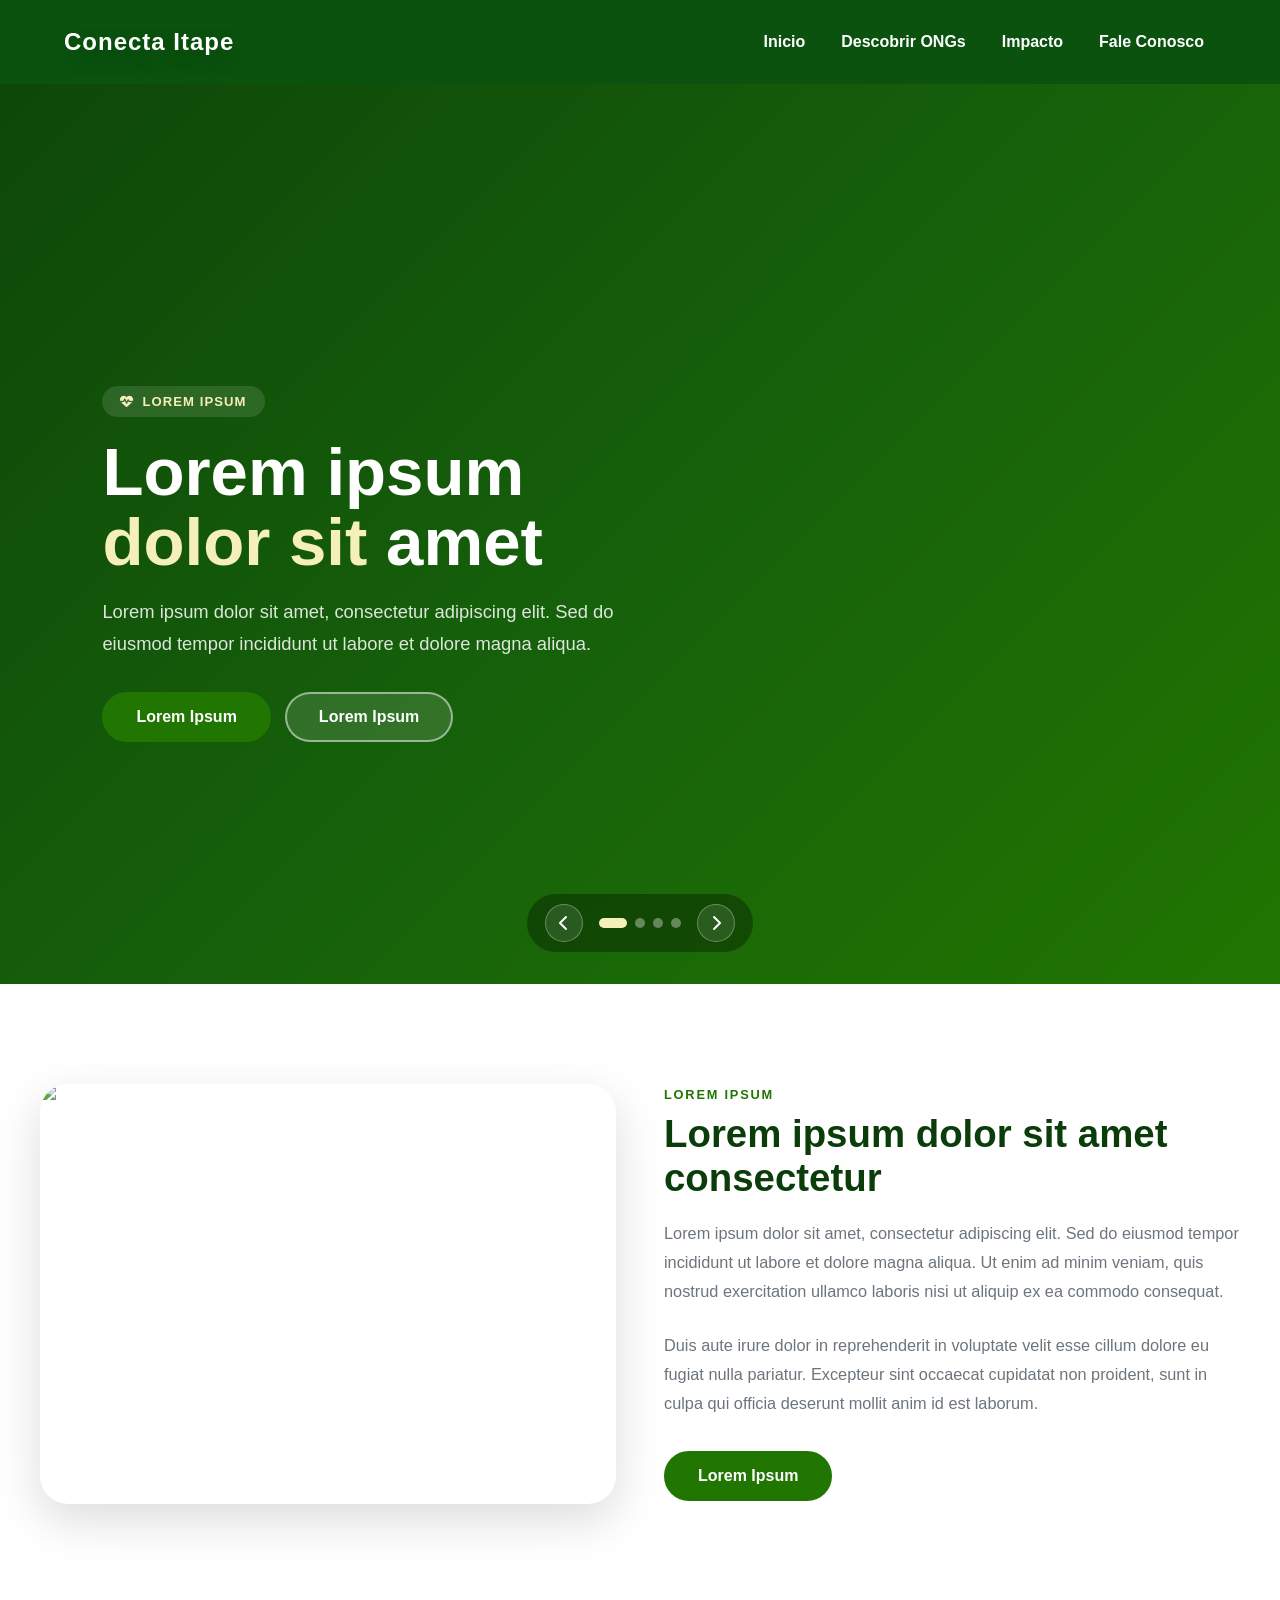
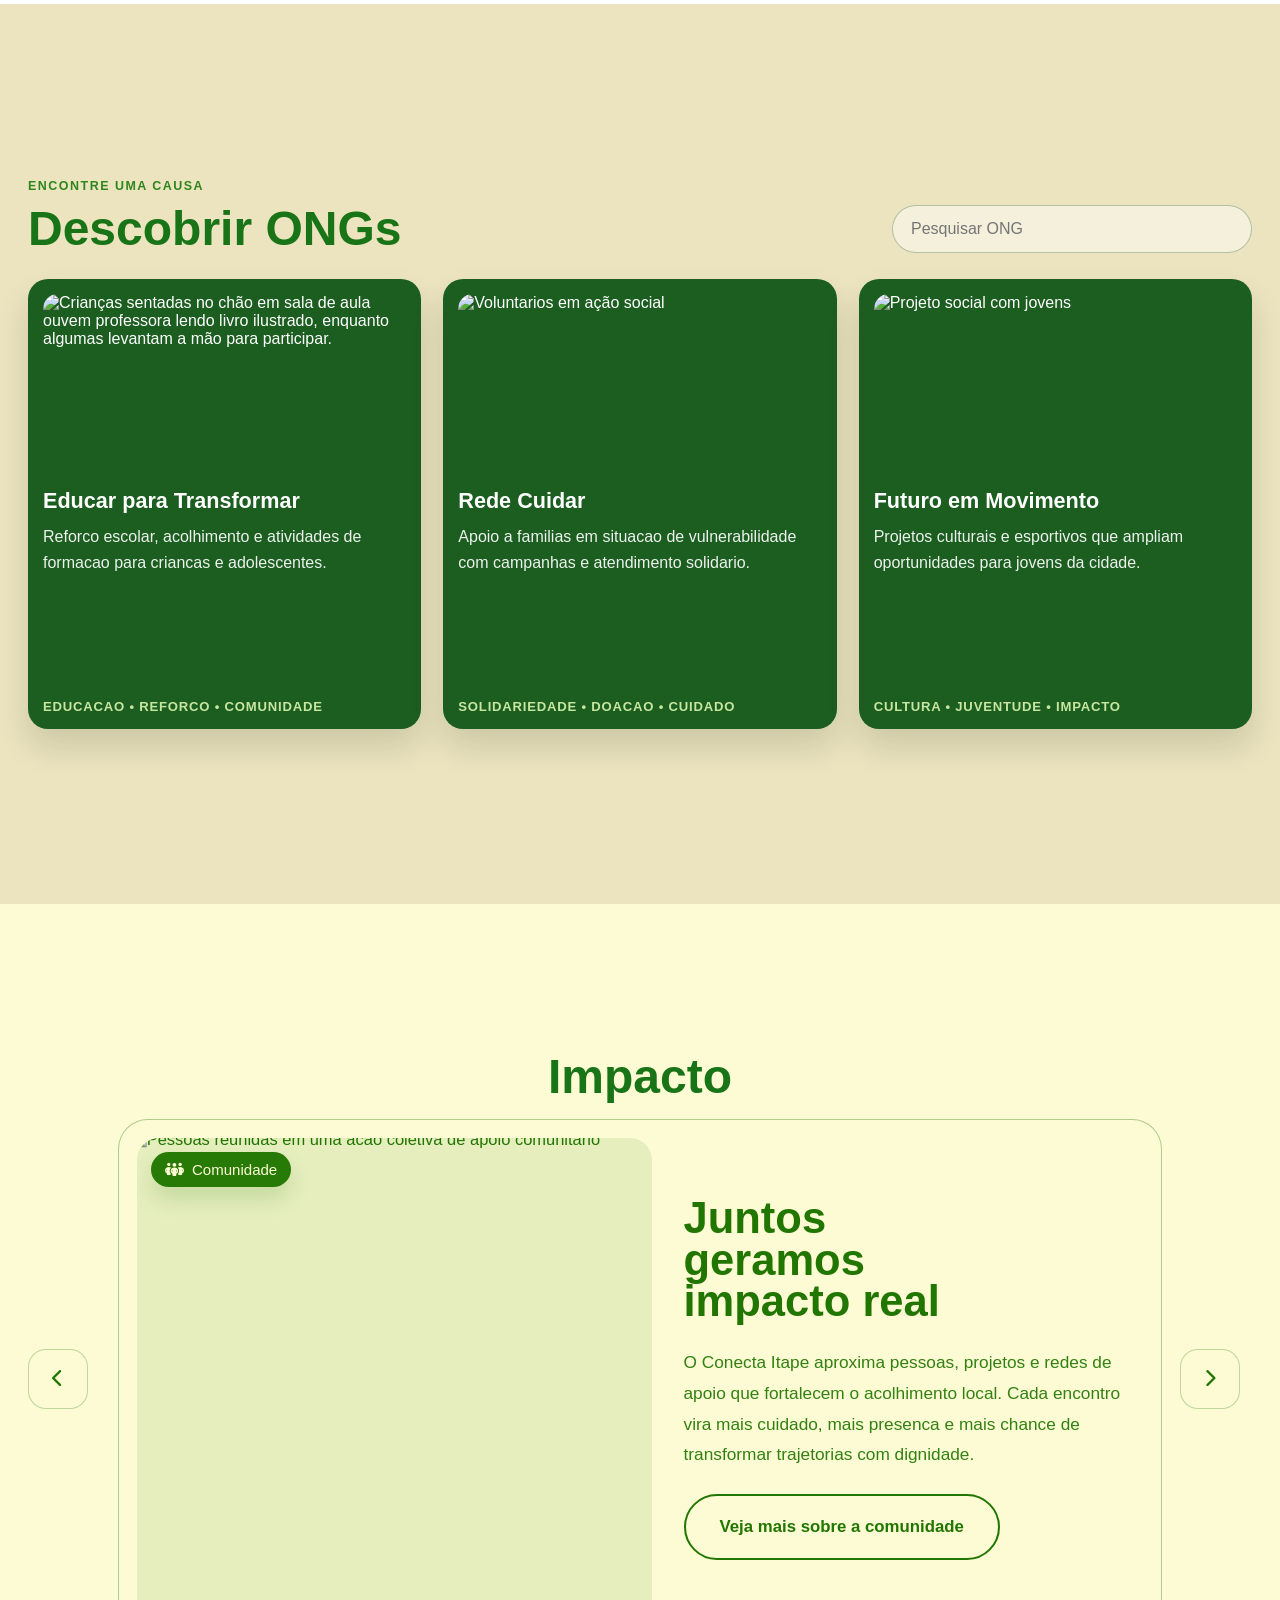
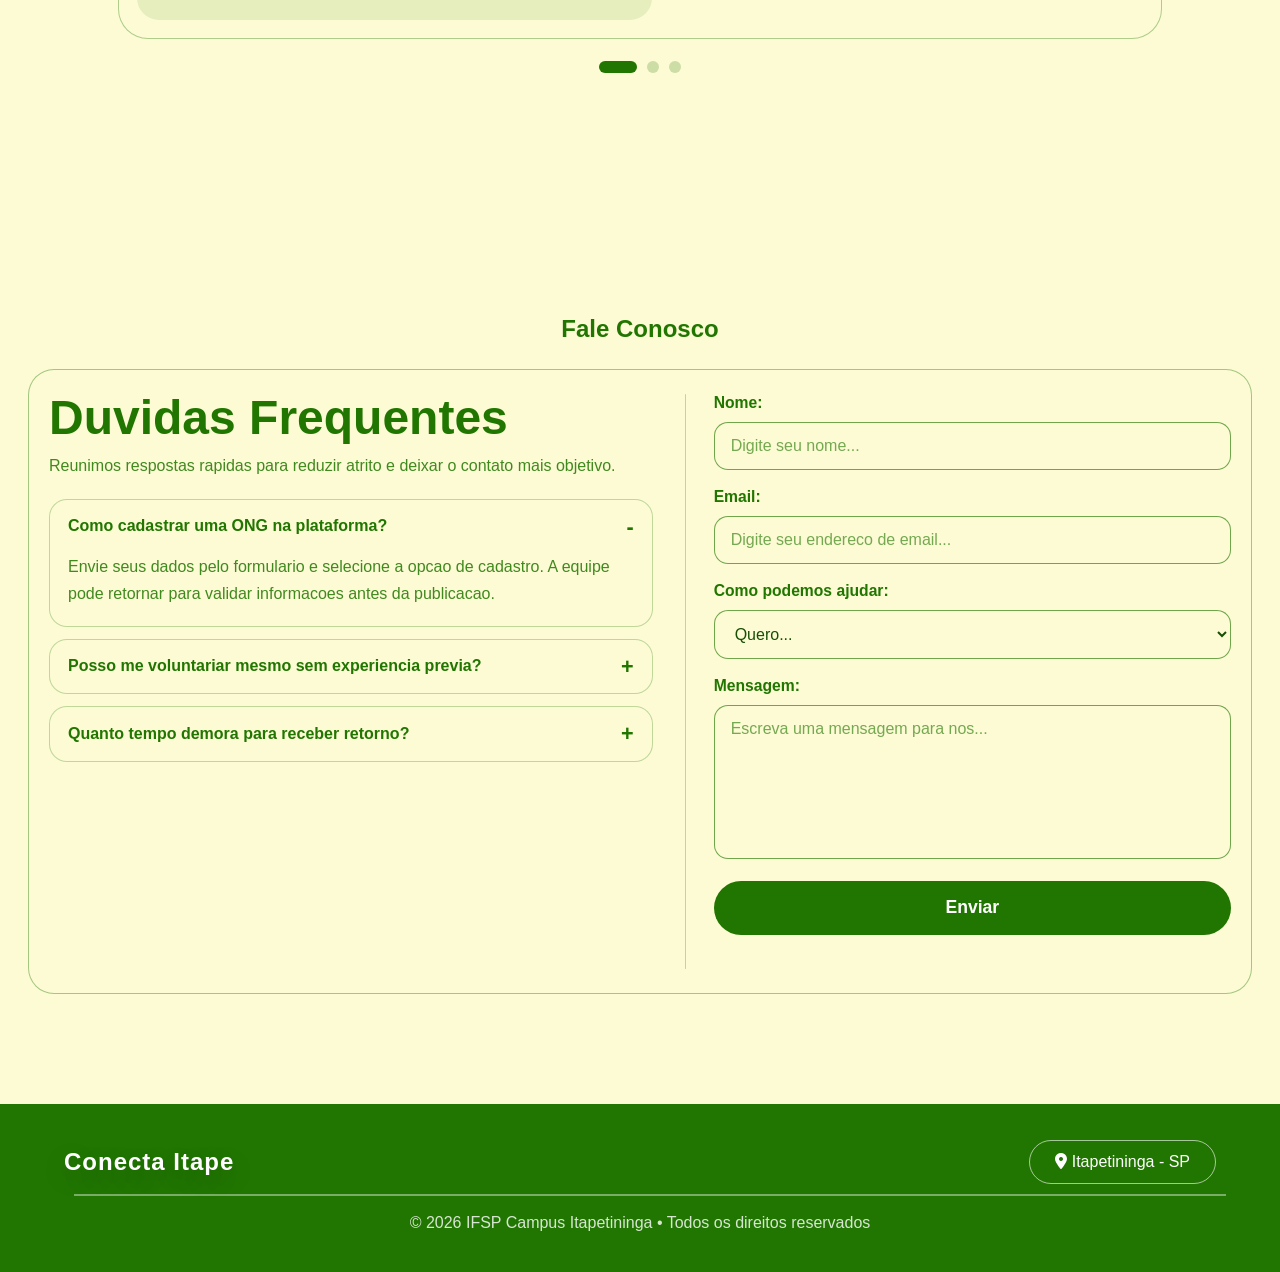
==== index.html @ d48f5e4c "Add Vlibras e ajuste de layout Adicionei algumas imagens no img para servirem de exemplo modifiquei " ====
<!DOCTYPE html>
<html lang="pt-BR">

<head>
    <meta charset="UTF-8">
    <meta name="viewport" content="width=device-width, initial-scale=1.0">
    <link rel="stylesheet" href="https://cdnjs.cloudflare.com/ajax/libs/font-awesome/6.5.0/css/all.min.css">
    <link rel="preconnect" href="https://fonts.googleapis.com">
    <link rel="preconnect" href="https://fonts.gstatic.com" crossorigin>
    <link href="https://fonts.googleapis.com/css2?family=Inter:wght@400;600;700;900&display=swap" rel="stylesheet">
    <link rel="stylesheet" href="style.css">
    <script src="script.js" defer></script>
    <title>Conecta Itape</title>
</head>

<body>
    <a href="#conteudo-principal" class="skip-link">Pular para o conteudo principal</a>

    <div id="site">
        <header id="cabecalho" role="banner">
            <a class="h2-logo" href="#cabecalho">Conecta Itape</a>

            <button id="menu-toggle" type="button" aria-expanded="false" aria-controls="nav-principal"
                aria-label="Abrir menu de navegacao">
                <span></span>
                <span></span>
                <span></span>
            </button>

            <nav id="nav-principal" aria-label="Navegacao principal">
                <ul id="ul-cabecalho">
                    <!-- inicio manda para hero -->
                    <li><a class="a-cabecalho" href="#hero">Inicio</a></li>
                    <li><a class="a-cabecalho" href="#descobrir">Descobrir ONGs</a></li>
                    <li><a class="a-cabecalho" href="#impacto">Impacto</a></li>
                    <li><a class="a-cabecalho" href="#fale_conosco">Fale Conosco</a></li>
                </ul>
            </nav>
        </header>

        <main id="conteudo-principal">
            <section id="hero" aria-label="Destaques">
                <div class="hero-slider" data-hero-slider aria-roledescription="carrossel" aria-label="Slides de destaque">
                    <div class="hero-live-region sr-only" aria-live="polite" aria-atomic="true"></div>
                    <div class="hero-slide is-active" data-hero-slide role="group" aria-roledescription="slide" aria-label="Slide 1 de 4"
                        style="background-image:url('./img/hero/slide-1.png')">
                        <div class="hero-overlay"></div>
                        <div class="hero-content">
                            <p class="hero-eyebrow"><i class="fa-solid fa-heart-pulse" aria-hidden="true"></i> Lorem Ipsum</p>
                            <h1>Lorem ipsum <span class="hero-highlight">dolor sit</span> amet</h1>
                            <p class="hero-sub">Lorem ipsum dolor sit amet, consectetur adipiscing elit. Sed do
                                eiusmod tempor incididunt ut labore et dolore magna aliqua.</p>
                            <div class="hero-actions">
                                <a href="#descobrir" class="btn btn--primary">Lorem Ipsum</a>
                                <a href="#sobre" class="btn btn--outline">Lorem Ipsum</a>
                            </div>
                        </div>
                    </div>
                    <div class="hero-slide" data-hero-slide role="group" aria-roledescription="slide" aria-label="Slide 2 de 4" aria-hidden="true"
                        style="background-image:url('./img/hero/slide-2.png')">
                        <div class="hero-overlay"></div>
                        <div class="hero-content">
                            <p class="hero-eyebrow"><i class="fa-solid fa-users" aria-hidden="true"></i> Lorem Ipsum</p>
                            <h1>Ut enim ad <span class="hero-highlight">minim veniam</span></h1>
                            <p class="hero-sub">Ut enim ad minim veniam, quis nostrud exercitation ullamco laboris
                                nisi ut aliquip ex ea commodo consequat.</p>
                            <div class="hero-actions">
                                <a href="#descobrir" class="btn btn--primary">Lorem Ipsum</a>
                                <a href="#fale_conosco" class="btn btn--outline">Lorem Ipsum</a>
                            </div>
                        </div>
                    </div>
                    <div class="hero-slide" data-hero-slide role="group" aria-roledescription="slide" aria-label="Slide 3 de 4" aria-hidden="true"
                        style="background-image:url('./img/hero/slide-3.png')">
                        <div class="hero-overlay"></div>
                        <div class="hero-content">
                            <p class="hero-eyebrow"><i class="fa-solid fa-seedling" aria-hidden="true"></i> Lorem Ipsum</p>
                            <h1>Duis aute irure <span class="hero-highlight">dolor reprehenderit</span></h1>
                            <p class="hero-sub">Duis aute irure dolor in reprehenderit in voluptate velit esse
                                cillum dolore eu fugiat nulla pariatur.</p>
                            <div class="hero-actions">
                                <a href="#sobre" class="btn btn--primary">Lorem Ipsum</a>
                                <a href="#impacto" class="btn btn--outline">Lorem Ipsum</a>
                            </div>
                        </div>
                    </div>
                    <div class="hero-slide" data-hero-slide role="group" aria-roledescription="slide" aria-label="Slide 4 de 4" aria-hidden="true"
                        style="background-image:url('./img/hero/slide-4.png')">
                        <div class="hero-overlay"></div>
                        <div class="hero-content">
                            <p class="hero-eyebrow"><i class="fa-solid fa-hand-holding-heart" aria-hidden="true"></i> Lorem Ipsum</p>
                            <h1>Excepteur sint <span class="hero-highlight">occaecat cupidatat</span></h1>
                            <p class="hero-sub">Excepteur sint occaecat cupidatat non proident, sunt in culpa qui
                                officia deserunt mollit anim id est laborum.</p>
                            <div class="hero-actions">
                                <a href="#descobrir" class="btn btn--primary">Lorem Ipsum</a>
                                <a href="#fale_conosco" class="btn btn--outline">Lorem Ipsum</a>
                            </div>
                        </div>
                    </div>
                </div>

                <div class="hero-controls" role="group" aria-label="Controles do carrossel">
                    <button class="hero-arrow hero-arrow--prev" type="button" data-hero-prev
                        aria-label="Slide anterior">
                        <i class="fa-solid fa-chevron-left"></i>
                    </button>
                    <div class="hero-dots" data-hero-dots role="tablist" aria-label="Selecionar slide">
                        <button class="hero-dot is-active" type="button" data-hero-dot role="tab"
                            aria-selected="true" aria-label="Slide 1"></button>
                        <button class="hero-dot" type="button" data-hero-dot role="tab"
                            aria-selected="false" aria-label="Slide 2"></button>
                        <button class="hero-dot" type="button" data-hero-dot role="tab"
                            aria-selected="false" aria-label="Slide 3"></button>
                        <button class="hero-dot" type="button" data-hero-dot role="tab"
                            aria-selected="false" aria-label="Slide 4"></button>
                    </div>
                    <button class="hero-arrow hero-arrow--next" type="button" data-hero-next
                        aria-label="Proximo slide">
                        <i class="fa-solid fa-chevron-right"></i>
                    </button>
                </div>
            </section>

            <section id="sobre" aria-label="Sobre nos">
                <div class="sobre-inner">
                    <div class="sobre-grid">
                        <div class="sobre-media">
                            <div class="sobre-img-wrap">
                                <img src="https://images.unsplash.com/photo-1559027615-cd4628902d4a?auto=format&fit=crop&w=800&q=80"
                                    alt="Lorem ipsum dolor sit amet">
                            </div>
                        </div>
                        <div class="sobre-copy">
                            <p class="sobre-eyebrow">Lorem ipsum</p>
                            <h2>Lorem ipsum dolor sit amet consectetur</h2>
                            <p class="sobre-text">
                                Lorem ipsum dolor sit amet, consectetur adipiscing elit. Sed do eiusmod tempor
                                incididunt ut labore et dolore magna aliqua. Ut enim ad minim veniam, quis nostrud
                                exercitation ullamco laboris nisi ut aliquip ex ea commodo consequat.
                            </p>
                            <p class="sobre-text">
                                Duis aute irure dolor in reprehenderit in voluptate velit esse cillum dolore eu
                                fugiat nulla pariatur. Excepteur sint occaecat cupidatat non proident, sunt in
                                culpa qui officia deserunt mollit anim id est laborum.
                            </p>
                            <a href="#descobrir" class="btn btn--primary">Lorem Ipsum</a>
                        </div>
                    </div>
                </div>
            </section>

            <section id="descobrir" aria-labelledby="titulo-descobrir">
                <div class="section-inner section-inner--wide">
                    <div id="div-descobrir">
                        <div>
                            <p class="section-eyebrow section-eyebrow--green">Encontre uma causa</p>
                            <h2 id="titulo-descobrir">Descobrir ONGs</h2>
                        </div>

                        <form action="#">
                            <label class="sr-only" for="pesquisa-ong">Pesquisar ONG</label>
                            <input id="pesquisa-ong" type="search" placeholder="Pesquisar ONG">
                        </form>
                    </div>

                    <div id="ongs">
                        <a href="#" class="cards">
                            <img src="https://images.unsplash.com/photo-1588075592446-265fd1e6e76f?q=80&w=1172&auto=format&fit=crop&ixlib=rb-4.1.0&ixid=M3wxMjA3fDB8MHxwaG90by1wYWdlfHx8fGVufDB8fHx8fA%3D%3D"
                                alt="Crianças sentadas no chão em sala de aula ouvem professora lendo livro ilustrado, enquanto algumas levantam a mão para participar.">
                            <h3>Educar para Transformar</h3>
                            <p>Reforco escolar, acolhimento e atividades de formacao para criancas e adolescentes.</p>
                            <h4>Educacao • Reforco • Comunidade</h4>
                        </a>

                        <a href="#" class="cards">
                            <img src="https://images.unsplash.com/photo-1509099836639-18ba1795216d"
                                alt="Voluntarios em ação social">
                            <h3>Rede Cuidar</h3>
                            <p>Apoio a familias em situacao de vulnerabilidade com campanhas e atendimento solidario.</p>
                            <h4>Solidariedade • Doacao • Cuidado</h4>
                        </a>

                        <a href="#" class="cards">
                            <img src="https://images.unsplash.com/photo-1511632765486-a01980e01a18"
                                alt="Projeto social com jovens">
                            <h3>Futuro em Movimento</h3>
                            <p>Projetos culturais e esportivos que ampliam oportunidades para jovens da cidade.</p>
                            <h4>Cultura • Juventude • Impacto</h4>
                        </a>
                    </div>
                </div>
            </section>

            <section id="impacto" aria-labelledby="titulo-impacto">
                <div class="section-inner section-inner--wide">
                    <div class="impacto-header">
                        <h2 id="titulo-impacto">Impacto</h2>
                    </div>

                    <div class="impacto-carousel" data-impacto-carousel aria-roledescription="carrossel" aria-label="Carrossel de impacto">
                        <button class="impacto-arrow impacto-arrow--prev" type="button" data-impacto-prev
                            aria-label="Slide anterior">
                            <i class="fa-solid fa-chevron-left" aria-hidden="true"></i>
                        </button>

                        <div class="impacto-stage">
                            <article class="impacto-slide is-active" data-impacto-slide>
                                <div class="impacto-shell">
                                    <div class="impacto-media">
                                        <span class="impacto-badge">
                                            <i class="fa-solid fa-people-group" aria-hidden="true"></i>
                                            Comunidade
                                        </span>
                                        <img src="./img/carrossel/instituto-nosso-lar/fotografia-Instituto-Nosso-Lar-Horizontal-Desktop.jpg"
                                            alt="Pessoas reunidas em uma acao coletiva de apoio comunitario">
                                    </div>

                                    <div class="impacto-copy">
                                        <p class="impacto-headline">Juntos geramos impacto real</p>
                                        <p class="impacto-text">
                                            O Conecta Itape aproxima pessoas, projetos e redes de apoio que fortalecem o
                                            acolhimento local. Cada encontro vira mais cuidado, mais presenca e mais chance
                                            de transformar trajetorias com dignidade.
                                        </p>
                                        <a href="#descobrir" class="impacto-cta">Veja mais sobre a comunidade</a>
                                    </div>
                                </div>
                            </article>

                            <article class="impacto-slide" data-impacto-slide>
                                <div class="impacto-shell">
                                    <div class="impacto-media">
                                        <span class="impacto-badge">
                                            <i class="fa-solid fa-hand-holding-heart" aria-hidden="true"></i>
                                            Acolhimento
                                        </span>
                                        <img src="./img/carrossel/sos-animais/fotografia-SOS-Animais-Vertical-Mobile.jpg"
                                            alt="Momento de cuidado e acolhimento em um projeto social">
                                    </div>

                                    <div class="impacto-copy">
                                        <p class="impacto-headline">Pessoas e projetos que mudam vidas</p>
                                        <p class="impacto-text">
                                            A vitrine institucional ajuda iniciativas sociais a contarem sua historia com
                                            clareza e credibilidade. Isso amplia apoio, engaja voluntarios e cria uma ponte
                                            mais direta entre quem quer ajudar e quem esta fazendo a diferenca.
                                        </p>
                                        <a href="#descobrir" class="impacto-cta">Veja mais sobre a comunidade</a>
                                    </div>
                                </div>
                            </article>

                            <article class="impacto-slide" data-impacto-slide>
                                <div class="impacto-shell">
                                    <div class="impacto-media">
                                        <span class="impacto-badge">
                                            <i class="fa-solid fa-seedling" aria-hidden="true"></i>
                                            Impacto social
                                        </span>
                                        <img src="https://images.unsplash.com/photo-1517486808906-6ca8b3f04846?auto=format&fit=crop&w=1200&q=80"
                                            alt="Voluntarios reunidos em um projeto social comunitario">
                                    </div>

                                    <div class="impacto-copy">
                                        <p class="impacto-headline">Pequenas acoes, grandes mudancas</p>
                                        <p class="impacto-text">
                                            Quando uma ONG ganha visibilidade, toda a comunidade responde melhor. O impacto
                                            aparece em novas parcerias, campanhas mais fortes e uma rede de confianca que
                                            sustenta resultados de longo prazo.
                                        </p>
                                        <a href="#descobrir" class="impacto-cta">Veja mais sobre a comunidade</a>
                                    </div>
                                </div>
                            </article>
                        </div>

                        <button class="impacto-arrow impacto-arrow--next" type="button" data-impacto-next
                            aria-label="Proximo slide">
                            <i class="fa-solid fa-chevron-right" aria-hidden="true"></i>
                        </button>
                    </div>

                    <div class="impacto-dots" role="tablist" aria-label="Indicadores do carrossel">
                        <button class="impacto-dot is-active" type="button" data-impacto-dot aria-label="Ir para o slide 1"
                            aria-current="true"></button>
                        <button class="impacto-dot" type="button" data-impacto-dot aria-label="Ir para o slide 2"
                            aria-current="false"></button>
                        <button class="impacto-dot" type="button" data-impacto-dot aria-label="Ir para o slide 3"
                            aria-current="false"></button>
                    </div>
                </div>
            </section>

            <section id="fale_conosco" aria-labelledby="titulo-fale-conosco">
                <div class="section-inner section-inner--wide">
                    <div class="fale-header">
                        <h2 id="titulo-fale-conosco">Fale Conosco</h2>
                    </div>

                    <div id="conteudo-fale_conosco">
                        <div id="div-fale_conosco">
                            <div class="faq-copy">
                                <h3 id="h3-fale_conosco">Duvidas Frequentes</h3>
                                <p class="p-fale_conosco">
                                    Reunimos respostas rapidas para reduzir atrito e deixar o contato mais objetivo.
                                </p>
                            </div>

                            <div class="faq-list">
                                <details class="faq-item" open>
                                    <summary>Como cadastrar uma ONG na plataforma?</summary>
                                    <p>Envie seus dados pelo formulario e selecione a opcao de cadastro. A equipe pode
                                        retornar para validar informacoes antes da publicacao.</p>
                                </details>

                                <details class="faq-item">
                                    <summary>Posso me voluntariar mesmo sem experiencia previa?</summary>
                                    <p>Sim. Muitas iniciativas precisam de apoio em comunicacao, organizacao, eventos,
                                        arrecadacao e acoes presenciais.</p>
                                </details>

                                <details class="faq-item">
                                    <summary>Quanto tempo demora para receber retorno?</summary>
                                    <p>O ideal e exibir aqui seu prazo oficial de resposta. Enquanto isso, ja deixamos a
                                        interface preparada para reforcar expectativa de retorno.</p>
                                </details>
                            </div>
                        </div>

                        <div class="fale-divider" aria-hidden="true"></div>

                        <div class="form-shell">
                            <form action="#" method="post" id="form-fale_conosco" novalidate>
                                <label for="nome">Nome:</label>
                                <input id="nome" name="nome" type="text" placeholder="Digite seu nome..." required
                                    class="entrada-form">

                                <label for="email">Email:</label>
                                <input id="email" name="email" type="email" placeholder="Digite seu endereco de email..."
                                    required class="entrada-form">

                                <label for="ajuda">Como podemos ajudar:</label>
                                <select id="ajuda" name="ajuda" required class="entrada-form">
                                    <option value="">Quero...</option>
                                    <option value="voluntario">Quero ser voluntario</option>
                                    <option value="ong">Quero cadastrar uma ONG</option>
                                    <option value="parceria">Quero falar sobre parceria</option>
                                    <option value="ajuda">Preciso de ajuda</option>
                                </select>

                                <label for="mensagem">Mensagem:</label>
                                <textarea name="mensagem" id="mensagem" rows="5"
                                    placeholder="Escreva uma mensagem para nos..." required
                                    class="entrada-form"></textarea>

                                <div class="form-actions">
                                    <button id="botao-fale_conosco" type="submit">Enviar</button>
                                    <p id="form-status" class="form-status" aria-live="polite"></p>
                                </div>
                            </form>
                        </div>
                    </div>
                </div>
            </section>
        </main>
        <!-- contentifo removido do footer-->
        <footer>
            <div id="div-footer">
                <h2 class="h2-logo">Conecta Itape</h2>
                <p id="p-local"><i class="fa-solid fa-location-dot" aria-hidden="true"></i> Itapetininga - SP</p>
            </div>
            <hr id="hr-footer">
            <p id="p-footer">© 2026 IFSP Campus Itapetininga • Todos os direitos reservados</p>
        </footer>
    </div>

    <button id="back-to-top" type="button" aria-label="Voltar ao topo">
        <i class="fa-solid fa-chevron-up"></i>
    </button>

    <!-- Vlibras -->
    <div vw class="enabled">
        <div vw-access-button class="active"></div>
        <div vw-plugin-wrapper>
        <div class="vw-plugin-top-wrapper"></div>
    </div>
  </div>
  <script src="https://vlibras.gov.br/app/vlibras-plugin.js"></script>
  <script>
    new window.VLibras.Widget('https://vlibras.gov.br/app');
  </script>

</body>

</html>
---- style.css ----
* {
    margin: 0;
    padding: 0;
    box-sizing: border-box;
    font-family: "Trebuchet MS", Arial, sans-serif;
}

body {
    min-height: 100vh;
    overflow-x: hidden;
    background: #217601;
    color: white;
}

a {
    color: inherit;
    text-decoration: none;
}

button,
input,
select,
textarea {
    font: inherit;
}

.sr-only {
    position: absolute;
    width: 1px;
    height: 1px;
    padding: 0;
    margin: -1px;
    overflow: hidden;
    clip: rect(0, 0, 0, 0);
    white-space: nowrap;
    border: 0;
}

/* ===== SKIP LINK (WCAG 2.4.1) ===== */

.skip-link {
    position: fixed;
    top: -100%;
    left: 16px;
    z-index: 9999;
    padding: 12px 24px;
    background: #0a3d0a;
    color: #ffffff;
    font-weight: 700;
    font-size: 1rem;
    border-radius: 0 0 8px 8px;
    text-decoration: underline;
    transition: top 0.2s ease;
}

.skip-link:focus {
    top: 0;
}

/* ===== FOCUS VISIBLE (WCAG 2.4.7) ===== */

:focus-visible {
    outline: 3px solid #f5f0b9;
    outline-offset: 3px;
}

:focus:not(:focus-visible) {
    outline: none;
}

#site {
    min-height: 100vh;
}

.h2-logo {
    font-size: 1.5rem;
    font-weight: 900;
    letter-spacing: 1px;
    text-shadow: 0 8px 24px rgba(0, 0, 0, 0.24);
}

#cabecalho {
    position: sticky;
    top: 0;
    z-index: 20;
    display: flex;
    justify-content: space-between;
    align-items: center;
    padding: 18px 20px;
    background: rgba(10, 80, 17, 0.92);
    backdrop-filter: blur(10px);
}

#menu-toggle {
    display: inline-flex;
    flex-direction: column;
    justify-content: center;
    gap: 5px;
    width: 48px;
    height: 48px;
    padding: 0 11px;
    border: 1px solid rgba(255, 255, 255, 0.18);
    border-radius: 14px;
    background: rgba(255, 255, 255, 0.08);
    color: white;
    cursor: pointer;
}

#menu-toggle span {
    width: 100%;
    height: 3px;
    border-radius: 999px;
    background: currentColor;
    transition: transform 0.25s ease, opacity 0.25s ease;
}

#menu-toggle[aria-expanded="true"] span:nth-child(1) {
    transform: translateY(8px) rotate(45deg);
}

#menu-toggle[aria-expanded="true"] span:nth-child(2) {
    opacity: 0;
}

#menu-toggle[aria-expanded="true"] span:nth-child(3) {
    transform: translateY(-8px) rotate(-45deg);
}

#nav-principal {
    position: absolute;
    top: calc(100% + 10px);
    right: 20px;
    left: 20px;
    padding: 14px;
    border: 1px solid rgba(255, 255, 255, 0.12);
    border-radius: 18px;
    background: rgba(8, 52, 13, 0.98);
    opacity: 0;
    pointer-events: none;
    transform: translateY(-8px);
    transition: opacity 0.25s ease, transform 0.25s ease;
}

#nav-principal.is-open {
    opacity: 1;
    pointer-events: auto;
    transform: translateY(0);
}

#ul-cabecalho {
    display: grid;
    gap: 10px;
    list-style: none;
}

.a-cabecalho {
    display: block;
    padding: 11px 12px;
    border-radius: 12px;
    font-weight: bold;
}

.a-cabecalho:hover,
.a-cabecalho:focus-visible {
    background: rgba(255, 255, 255, 0.08);
}

main {
    padding: 0;
}

.section-inner {
    width: min(1240px, calc(100% - 32px));
    margin: 0 auto;
}

.section-inner--hero {
    width: min(1180px, calc(100% - 40px));
}

.section-inner--wide {
    width: min(1240px, calc(100% - 32px));
}

#destaque {
    width: 100%;
    min-height: 100svh;
    padding: 88px 0 40px;
    display: grid;
    align-items: center;
}

#destaque .section-inner {
    display: grid;
    gap: 0;
}

.section-eyebrow {
    margin-bottom: 12px;
    font-size: 0.78rem;
    font-weight: 900;
    letter-spacing: 0.12em;
    text-transform: uppercase;
    color: rgba(255, 255, 255, 0.8);
}

.section-eyebrow--green {
    color: #2f861d;
}

#h1-destaque {
    font-size: 2.9rem;
    font-weight: 900;
    line-height: 0.98;
    text-shadow: 0 10px 30px rgba(0, 0, 0, 0.3);
}

#p-destaque {
    margin-top: 20px;
    font-size: 1rem;
    line-height: 1.7;
    color: rgba(255, 255, 255, 0.92);
}

#botao-destaque {
    display: inline-flex;
    justify-content: center;
    align-items: center;
    min-width: 210px;
    margin-top: 28px;
    padding: 15px 22px;
    border-radius: 999px;
    background: #f5f0b9;
    color: #0c4a0c;
    font-weight: 900;
    box-shadow: 0 16px 34px rgba(0, 0, 0, 0.18);
}

#descobrir,
#impacto,
#fale_conosco {
    width: 100%;
    min-height: 100svh;
    margin: 0;
    border-radius: 0;
    display: grid;
    align-items: center;
}

#descobrir {
    padding: 40px 0;
    background: #ece3bf;
    color: #1b5e20;
}

#div-descobrir {
    display: flex;
    flex-direction: column;
    align-items: center;
    gap: 18px;
    text-align: center;
}

#div-descobrir h2,
#impacto h2,
#h2-fale_conosco,
#h3-fale_conosco {
    font-size: clamp(2rem, 5vw, 3rem);
    line-height: 1;
    color: #187417;
}

#div-descobrir form {
    width: 100%;
}

#div-descobrir input {
    width: 100%;
    padding: 14px 18px;
    border-radius: 25px;
    border: 1px solid rgba(12, 74, 12, 0.28);
    background: rgba(255, 255, 255, 0.45);
}

#ongs {
    display: grid;
    grid-template-columns: 1fr;
    gap: 22px;
    margin-top: 26px;
}

.cards {
    width: 100%;
    background: #1b5e20;
    padding: 15px;
    border-radius: 20px;
    color: white;
    box-shadow: 0 18px 32px rgba(12, 42, 12, 0.14);
}

.cards img {
    width: 100%;
    height: 180px;
    object-fit: cover;
    border-radius: 15px;
}

.cards h3 {
    margin-top: 14px;
    font-size: 1.35rem;
}

.cards p {
    margin-top: 10px;
    line-height: 1.6;
    color: rgba(255, 255, 255, 0.92);
}

.cards h4 {
    margin-top: 14px;
    font-size: 0.82rem;
    letter-spacing: 0.06em;
    text-transform: uppercase;
    color: #c8e6a0;
}

#impacto {
    padding: 40px 0;
    background: #fdfbd4;
    color: #217601;
    overflow: hidden;
}

.impacto-header {
    /* add margin-top para melhorar a visualização quando clicado no nav */
    margin-top: 18px;
    margin-bottom: 18px;
    text-align: center;
}

.impacto-header h2 {
    font-size: clamp(2.8rem, 6vw, 4.6rem);
    line-height: 0.94;
    color: #217601;
}

.impacto-carousel {
    position: relative;
    display: grid;
    grid-template-columns: 1fr;
    gap: 16px;
    align-items: center;
}

.impacto-stage {
    position: relative;
    display: grid;
}

.impacto-slide {
    grid-area: 1 / 1;
    opacity: 0;
    visibility: hidden;
    pointer-events: none;
    transform: translateY(18px);
    transition: opacity 0.45s ease, transform 0.45s ease;
}

.impacto-slide.is-active {
    opacity: 1;
    visibility: visible;
    pointer-events: auto;
    transform: translateY(0);
}

.impacto-shell {
    display: grid;
    gap: 18px;
    padding: 12px;
    border: 1px solid rgba(33, 118, 1, 0.35);
    border-radius: 28px;
    background: rgba(253, 251, 212, 0.84);
}

.impacto-media {
    position: relative;
    overflow: hidden;
    border-radius: 22px;
    min-height: 320px;
    background: rgba(33, 118, 1, 0.1);
}

.impacto-media img {
    width: 100%;
    height: 100%;
    min-height: 320px;
    object-fit: cover;
    transition: transform 0.55s ease, filter 0.55s ease;
    filter: saturate(0.92);
}

.impacto-slide.is-active .impacto-media img,
.impacto-shell:hover .impacto-media img {
    transform: scale(1.03);
    filter: saturate(1);
}

.impacto-badge {
    position: absolute;
    top: 14px;
    left: 14px;
    z-index: 2;
    display: inline-flex;
    align-items: center;
    gap: 8px;
    padding: 9px 14px;
    border-radius: 999px;
    background: rgba(33, 118, 1, 0.96);
    color: #fdfbd4;
    font-size: 0.94rem;
    box-shadow: 0 12px 22px rgba(33, 118, 1, 0.16);
}

.impacto-copy {
    display: grid;
    align-content: center;
    gap: 18px;
    padding: 6px 10px 10px;
}

.impacto-headline {
    max-width: 12ch;
    font-size: clamp(2rem, 4.2vw, 3.05rem);
    font-weight: 900;
    line-height: 0.96;
    color: #217601;
}

.impacto-text {
    max-width: 34rem;
    font-size: 1.02rem;
    line-height: 1.78;
    color: rgba(33, 118, 1, 0.92);
}

.impacto-cta {
    display: inline-flex;
    align-items: center;
    justify-content: center;
    width: fit-content;
    min-height: 62px;
    padding: 0 30px;
    border: 2px solid #217601;
    border-radius: 999px;
    background: #fdfbd4;
    color: #217601;
    font-size: 1.05rem;
    font-weight: 900;
    transition: background-color 0.25s ease, color 0.25s ease, transform 0.25s ease;
}

.impacto-cta:hover,
.impacto-cta:focus-visible {
    background: #217601;
    color: #fdfbd4;
    transform: translateY(-2px);
}

.impacto-arrow {
    display: none;
    align-items: center;
    justify-content: center;
    width: 52px;
    height: 52px;
    border: 1px solid rgba(33, 118, 1, 0.28);
    border-radius: 50%;
    background: rgba(253, 251, 212, 0.95);
    color: #217601;
    font-size: 1.15rem;
    transition: background-color 0.25s ease, color 0.25s ease, transform 0.25s ease;
}

.impacto-arrow:hover,
.impacto-arrow:focus-visible {
    background: #217601;
    color: #fdfbd4;
    transform: scale(1.05);
}

.impacto-dots {
    display: flex;
    justify-content: center;
    align-items: center;
    gap: 10px;
    margin-top: 18px;
}

.impacto-dot {
    width: 12px;
    height: 12px;
    border: none;
    border-radius: 999px;
    background: rgba(33, 118, 1, 0.22);
    transition: width 0.28s ease, background-color 0.28s ease, transform 0.28s ease;
}

.impacto-dot.is-active {
    width: 38px;
    background: #217601;
    transform: translateZ(0);
}

.impacto-dot:hover,
.impacto-dot:focus-visible {
    background: rgba(33, 118, 1, 0.52);
}

#fale_conosco {
    padding: 40px 0;
    background: #fdfbd4;
    color: #217601;
    box-shadow: none;
}

.fale-header {
    text-align: center;
}

#fale_conosco .section-eyebrow,
#fale_conosco .section-eyebrow--green,
#fale_conosco #h2-fale_conosco,
#fale_conosco #h3-fale_conosco {
    color: #217601;
}

.fale-intro {
    max-width: 720px;
    margin: 14px auto 0;
    line-height: 1.7;
    color: rgba(33, 118, 1, 0.86);
}

#conteudo-fale_conosco {
    display: grid;
    gap: 22px;
    margin-top: 26px;
    padding: 14px 10px 8px;
    border: 1px solid rgba(33, 118, 1, 0.4);
    border-radius: 26px;
    background: #fdfbd4;
}

#div-fale_conosco {
    display: none;
    gap: 22px;
}

.faq-copy {
    display: grid;
    gap: 10px;
}

.p-fale_conosco,
.form-intro {
    line-height: 1.7;
    color: rgba(33, 118, 1, 0.86);
}

.proof-grid {
    display: grid;
    gap: 12px;
}

.proof-card {
    display: grid;
    grid-template-columns: 42px 1fr;
    gap: 12px;
    align-items: start;
    padding: 14px;
    border: 1px solid rgba(41, 86, 34, 0.16);
    border-radius: 18px;
    background: rgba(255, 255, 255, 0.48);
}

.proof-icon {
    display: grid;
    place-items: center;
    width: 42px;
    height: 42px;
    border-radius: 14px;
    background: #1c6b12;
    color: #f7f2c9;
}

.proof-card h4 {
    font-size: 0.96rem;
    color: #196612;
}

.proof-card p {
    margin-top: 6px;
    font-size: 0.95rem;
    line-height: 1.5;
    color: #5d6940;
}

.faq-list {
    display: grid;
    gap: 12px;
}

.faq-item {
    border: 1px solid rgba(33, 118, 1, 0.28);
    border-radius: 18px;
    background: rgba(253, 251, 212, 0.75);
    overflow: hidden;
}

.faq-item summary {
    display: flex;
    align-items: center;
    justify-content: space-between;
    gap: 12px;
    padding: 16px 18px;
    font-weight: 900;
    color: #217601;
    cursor: pointer;
    list-style: none;
}

.faq-item summary::-webkit-details-marker {
    display: none;
}

.faq-item summary::after {
    content: "+";
    flex-shrink: 0;
    font-size: 1.35rem;
    line-height: 1;
    color: #217601;
}

.faq-item[open] summary::after {
    content: "-";
}

.faq-item p {
    padding: 0 18px 18px;
    line-height: 1.7;
    color: rgba(33, 118, 1, 0.86);
}

.fale-divider {
    display: none;
}

.form-shell {
    display: grid;
    gap: 16px;
}

#form-fale_conosco {
    display: grid;
    gap: 18px;
}

#form-fale_conosco label {
    margin-bottom: -8px;
    font-size: 0.98rem;
    font-weight: 900;
    color: #217601;
}

.entrada-form {
    width: 100%;
    padding: 14px 16px;
    border-radius: 14px;
    border: 1px solid rgba(33, 118, 1, 0.64);
    background: #fdfbd4;
    color: #174f05;
    box-shadow: none;
}

.entrada-form::placeholder {
    color: rgba(33, 118, 1, 0.62);
}

textarea.entrada-form {
    min-height: 154px;
    resize: none;
}

.form-actions {
    display: grid;
    gap: 12px;
    padding-top: 4px;
}

#botao-fale_conosco {
    min-height: 54px;
    border: none;
    border-radius: 999px;
    background: #217601;
    color: white;
    font-size: 1.1rem;
    font-weight: 900;
    cursor: pointer;
    box-shadow: none;
}

#botao-fale_conosco[disabled] {
    opacity: 0.72;
    cursor: wait;
}

.form-status {
    min-height: 22px;
    font-size: 0.94rem;
    font-weight: bold;
    color: rgba(33, 118, 1, 0.82);
}

.form-status.is-error {
    color: #8f351f;
}

.form-status.is-success {
    color: #217601;
}

footer {
    padding: 36px 20px 40px;
}

#div-footer {
    display: flex;
    flex-direction: column;
    align-items: center;
    gap: 18px;
}

#hr-footer {
    width: 100%;
    border: 1px solid rgba(255, 255, 255, 0.4);
    margin: 10px;
}

#p-local {
    border: 1px solid rgba(255, 255, 255, 0.6);
    padding: 12px 25px;
    border-radius: 30px;
}

#p-footer {
    margin-top: 18px;
    text-align: center;
    color: rgba(255, 255, 255, 0.82);
}

@media (min-width: 768px) {
    #cabecalho {
        padding: 22px 5%;
    }

    #menu-toggle {
        display: none;
    }

    #nav-principal {
        position: static;
        left: auto;
        right: auto;
        padding: 0;
        border: 0;
        background: transparent;
        opacity: 1;
        pointer-events: auto;
        transform: none;
    }

    #ul-cabecalho {
        display: flex;
        gap: 12px;
        align-items: center;
    }

    main {
        padding: 0;
    }

    #destaque {
        padding: 110px 0 56px;
    }

    #h1-destaque {
        font-size: 4.6rem;
    }

    #p-destaque {
        font-size: 1.08rem;
        max-width: 650px;
    }

    .section-inner,
    .section-inner--wide {
        width: min(1240px, calc(100% - 56px));
    }

    .section-inner--hero {
        width: min(1180px, calc(100% - 80px));
    }

    #descobrir,
    #impacto {
        padding: 56px 0;
    }

    #div-descobrir {
        flex-direction: row;
        justify-content: space-between;
        align-items: end;
        text-align: left;
    }

    #div-descobrir form {
        max-width: 360px;
    }

    #ongs {
        grid-template-columns: repeat(3, minmax(0, 1fr));
    }

    .impacto-carousel {
        grid-template-columns: 72px minmax(0, 1fr) 72px;
        gap: 18px;
    }

    .impacto-arrow {
        display: inline-flex;
        width: 60px;
        height: 60px;
        border-radius: 18px;
    }

    .impacto-stage {
        min-height: 520px;
    }

    .impacto-shell {
        grid-template-columns: minmax(360px, 1.05fr) minmax(320px, 0.95fr);
        gap: 26px;
        min-height: 520px;
        padding: 18px;
        border-radius: 30px;
    }

    .impacto-media {
        min-height: 482px;
    }

    .impacto-media img {
        min-height: 482px;
    }

    .impacto-copy {
        padding: 22px 18px 22px 6px;
        gap: 24px;
    }

    .impacto-headline {
        max-width: 12ch;
        font-size: clamp(2.3rem, 3.4vw, 3.5rem);
    }

    .impacto-text {
        font-size: 1.08rem;
    }

    .impacto-cta {
        min-height: 66px;
        padding: 0 34px;
    }

    .impacto-dots {
        margin-top: 22px;
    }

    #fale_conosco {
        padding: 56px 0;
    }

    #conteudo-fale_conosco {
        grid-template-columns: minmax(0, 1.08fr) 1px minmax(360px, 0.92fr);
        align-items: start;
        gap: 26px;
        padding: 24px 20px;
    }

    #div-fale_conosco {
        display: grid;
        gap: 20px;
        padding-right: 6px;
    }

    .proof-grid {
        grid-template-columns: repeat(2, minmax(0, 1fr));
    }

    .fale-divider {
        display: block;
        align-self: stretch;
        width: 1px;
        background: rgba(33, 118, 1, 0.28);
        border-radius: 999px;
    }

    .form-shell {
        padding-left: 2px;
    }

    footer {
        padding-left: 5%;
        padding-right: 5%;
    }

    #div-footer {
        flex-direction: row;
        justify-content: space-between;
        max-width: 1180px;
        margin: auto;
    }
}

/* ===========================
   VARIAVEIS DE DESIGN
   =========================== */

:root {
    --green-900: #0a3d0a;
    --green-800: #0f5212;
    --green-700: #187417;
    --green-600: #217601;
    --green-500: #2f9a1f;
    --green-400: #4db84a;
    --green-100: #e8f5e9;
    --cream: #fdfbd4;
    --gold: #f5f0b9;
    --white: #ffffff;
    --gray-50: #f8f9fa;
    --gray-200: #e9ecef;
    --gray-600: #6c757d;
    --gray-800: #343a40;
    --shadow-sm: 0 2px 8px rgba(0, 0, 0, 0.06);
    --shadow-md: 0 8px 24px rgba(0, 0, 0, 0.1);
    --shadow-lg: 0 16px 48px rgba(0, 0, 0, 0.14);
    --radius-sm: 12px;
    --radius-md: 18px;
    --radius-lg: 28px;
    --radius-full: 999px;
    --transition: 0.3s cubic-bezier(0.4, 0, 0.2, 1);
}

/* ===========================
   BOTOES
   =========================== */

.btn {
    display: inline-flex;
    align-items: center;
    justify-content: center;
    gap: 8px;
    padding: 14px 32px;
    border-radius: var(--radius-full);
    font-weight: 700;
    font-size: 1rem;
    cursor: pointer;
    border: 2px solid transparent;
    transition: all var(--transition);
}

.btn--primary {
    background: var(--green-600);
    color: var(--white);
    border-color: var(--green-600);
}

.btn--primary:hover {
    background: var(--green-800);
    border-color: var(--green-800);
    transform: translateY(-2px);
    box-shadow: var(--shadow-md);
}

.btn--outline {
    background: rgba(255, 255, 255, 0.12);
    color: var(--white);
    border-color: rgba(255, 255, 255, 0.5);
    backdrop-filter: blur(6px);
}

.btn--outline:hover {
    background: var(--white);
    color: var(--green-800);
    transform: translateY(-2px);
}

/* ===========================
   HERO SLIDER
   =========================== */

#hero {
    position: relative;
    width: 100%;
    height: 100svh;
    min-height: 600px;
    overflow: hidden;
}

.hero-slider {
    position: relative;
    width: 100%;
    height: 100%;
}

.hero-slide {
    position: absolute;
    inset: 0;
    background-size: cover;
    background-position: center;
    opacity: 0;
    transition: opacity 0.8s ease;
    z-index: 1;
}

.hero-slide.is-active {
    opacity: 1;
    z-index: 2;
}

.hero-overlay {
    position: absolute;
    inset: 0;
    background: linear-gradient(
        135deg,
        rgba(10, 61, 10, 0.82) 0%,
        rgba(15, 82, 18, 0.6) 50%,
        rgba(33, 118, 1, 0.4) 100%
    );
}

.hero-content {
    position: relative;
    z-index: 3;
    display: flex;
    flex-direction: column;
    justify-content: center;
    height: 100%;
    padding: 120px 24px 80px;
    max-width: 720px;
}

.hero-eyebrow {
    display: inline-flex;
    align-items: center;
    gap: 8px;
    width: fit-content;
    padding: 8px 18px;
    border-radius: var(--radius-full);
    background: rgba(255, 255, 255, 0.12);
    backdrop-filter: blur(8px);
    color: var(--gold);
    font-size: 0.82rem;
    font-weight: 700;
    letter-spacing: 0.08em;
    text-transform: uppercase;
    margin-bottom: 20px;
    animation: fadeInUp 0.6s ease both;
}

.hero-content h1 {
    font-size: clamp(2.2rem, 6vw, 4.2rem);
    font-weight: 900;
    line-height: 1.05;
    color: var(--white);
    animation: fadeInUp 0.6s 0.15s ease both;
}

.hero-highlight {
    color: var(--gold);
}

.hero-sub {
    margin-top: 18px;
    font-size: clamp(1rem, 2vw, 1.15rem);
    line-height: 1.75;
    color: rgba(255, 255, 255, 0.85);
    max-width: 520px;
    animation: fadeInUp 0.6s 0.3s ease both;
}

.hero-actions {
    display: flex;
    flex-wrap: wrap;
    gap: 14px;
    margin-top: 32px;
    animation: fadeInUp 0.6s 0.45s ease both;
}

/* ---- Controles do slider ---- */

.hero-controls {
    position: absolute;
    bottom: 32px;
    left: 50%;
    transform: translateX(-50%);
    z-index: 10;
    display: flex;
    align-items: center;
    gap: 16px;
    padding: 10px 18px;
    border-radius: var(--radius-full);
    background: rgba(0, 0, 0, 0.3);
    backdrop-filter: blur(12px);
}

.hero-arrow {
    width: 38px;
    height: 38px;
    border-radius: 50%;
    border: 1px solid rgba(255, 255, 255, 0.3);
    background: rgba(255, 255, 255, 0.1);
    color: var(--white);
    display: flex;
    align-items: center;
    justify-content: center;
    cursor: pointer;
    transition: all var(--transition);
}

.hero-arrow:hover {
    background: var(--white);
    color: var(--green-800);
}

.hero-dots {
    display: flex;
    gap: 8px;
}

.hero-dot {
    width: 10px;
    height: 10px;
    border: none;
    border-radius: 50%;
    background: rgba(255, 255, 255, 0.35);
    cursor: pointer;
    transition: all 0.3s ease;
}

.hero-dot.is-active {
    width: 28px;
    border-radius: var(--radius-full);
    background: var(--gold);
}

/* ===========================
   SECAO SOBRE
   =========================== */

#sobre {
    padding: 80px 0;
    background: var(--white);
}

.sobre-inner {
    width: min(1200px, calc(100% - 40px));
    margin: 0 auto;
}

.sobre-grid {
    display: grid;
    gap: 48px;
    align-items: center;
}

.sobre-media {
    position: relative;
}

.sobre-img-wrap {
    position: relative;
    border-radius: var(--radius-lg);
    overflow: hidden;
    box-shadow: var(--shadow-lg);
}

.sobre-img-wrap img {
    width: 100%;
    height: 360px;
    object-fit: cover;
    transition: transform 0.6s ease;
}

.sobre-img-wrap:hover img {
    transform: scale(1.03);
}

.sobre-eyebrow {
    font-size: 0.8rem;
    font-weight: 700;
    letter-spacing: 0.14em;
    text-transform: uppercase;
    color: var(--green-600);
    margin-bottom: 10px;
}

.sobre-copy h2 {
    font-size: clamp(1.8rem, 4vw, 2.4rem);
    font-weight: 900;
    line-height: 1.15;
    color: var(--green-900);
    margin-bottom: 18px;
}

.sobre-text {
    font-size: 1.02rem;
    line-height: 1.8;
    color: var(--gray-600);
    margin-bottom: 24px;
}

.sobre-text:last-of-type {
    margin-bottom: 32px;
}

/* ===========================
   BOTAO VOLTAR AO TOPO
   =========================== */

#back-to-top {
    position: fixed;
    bottom: 24px;
    right: 24px;
    width: 48px;
    height: 48px;
    border-radius: 50%;
    border: none;
    background: var(--green-600);
    color: var(--white);
    font-size: 1.1rem;
    cursor: pointer;
    box-shadow: var(--shadow-md);
    opacity: 0;
    visibility: hidden;
    transform: translateY(12px);
    transition: all var(--transition);
    z-index: 90;
}

#back-to-top.is-visible {
    opacity: 1;
    visibility: visible;
    transform: translateY(0);
}

#back-to-top:hover {
    background: var(--green-800);
    transform: translateY(-2px);
}

/* ===========================
   ANIMACAO
   =========================== */

@keyframes fadeInUp {
    from {
        opacity: 0;
        transform: translateY(24px);
    }
    to {
        opacity: 1;
        transform: translateY(0);
    }
}

/* ===========================
   RESPONSIVO - HERO E SOBRE
   =========================== */

@media (min-width: 768px) {

    .hero-content {
        padding: 140px 5% 100px;
        max-width: 680px;
    }

    .sobre-grid {
        grid-template-columns: 1fr 1fr;
    }

    .sobre-img-wrap img {
        height: 100%;
        min-height: 420px;
    }
}

@media (min-width: 1024px) {

    .hero-content {
        padding: 160px 8% 100px;
        max-width: 740px;
    }

    #sobre {
        padding: 100px 0;
    }
    /* cards pareciam achatados antes */
    .cards {
        min-height: 450px;
        display: flex;
        flex-direction: column;
    }
    .cards img{
        object-fit: cover;
    }
    .cards h4{
        margin-top: auto;
    }
    /* diminui o tamanho do carrosel não cabia na tela inteira */
    .impacto-stage{
        max-height: 800px;
    }
    .impacto-shell{
        max-height: 650px;
    }
    .impacto-shell img{
        max-height: 600px;
    }
}
/* ===========================
   FOCUS VISIBLE - CONTEXTOS
   =========================== */

#descobrir :focus-visible,
#impacto :focus-visible,
#fale_conosco :focus-visible,
#sobre :focus-visible {
    outline-color: #0a3d0a;
}

.btn:focus-visible {
    outline-color: #f5f0b9;
    outline-offset: 4px;
}

.btn--primary:focus-visible {
    outline-color: #0a3d0a;
}

.entrada-form:focus-visible {
    outline: 3px solid #217601;
    outline-offset: 2px;
}

.hero-dot:focus-visible,
.hero-arrow:focus-visible {
    outline-color: #f5f0b9;
    outline-offset: 2px;
}

.impacto-dot:focus-visible,
.impacto-arrow:focus-visible {
    outline-color: #0a3d0a;
    outline-offset: 2px;
}

.a-cabecalho:focus-visible {
    outline-color: #f5f0b9;
}

.cards:focus-visible {
    outline: 3px solid #f5f0b9;
    outline-offset: 4px;
}

/* ===========================
   PREFERS REDUCED MOTION
   (WCAG 2.3.3)
   =========================== */

@media (prefers-reduced-motion: reduce) {

    *,
    *::before,
    *::after {
        animation-duration: 0.01ms !important;
        animation-iteration-count: 1 !important;
        transition-duration: 0.01ms !important;
        scroll-behavior: auto !important;
    }

    .hero-slide {
        transition: none;
    }

    .impacto-slide {
        transition: none;
    }
}
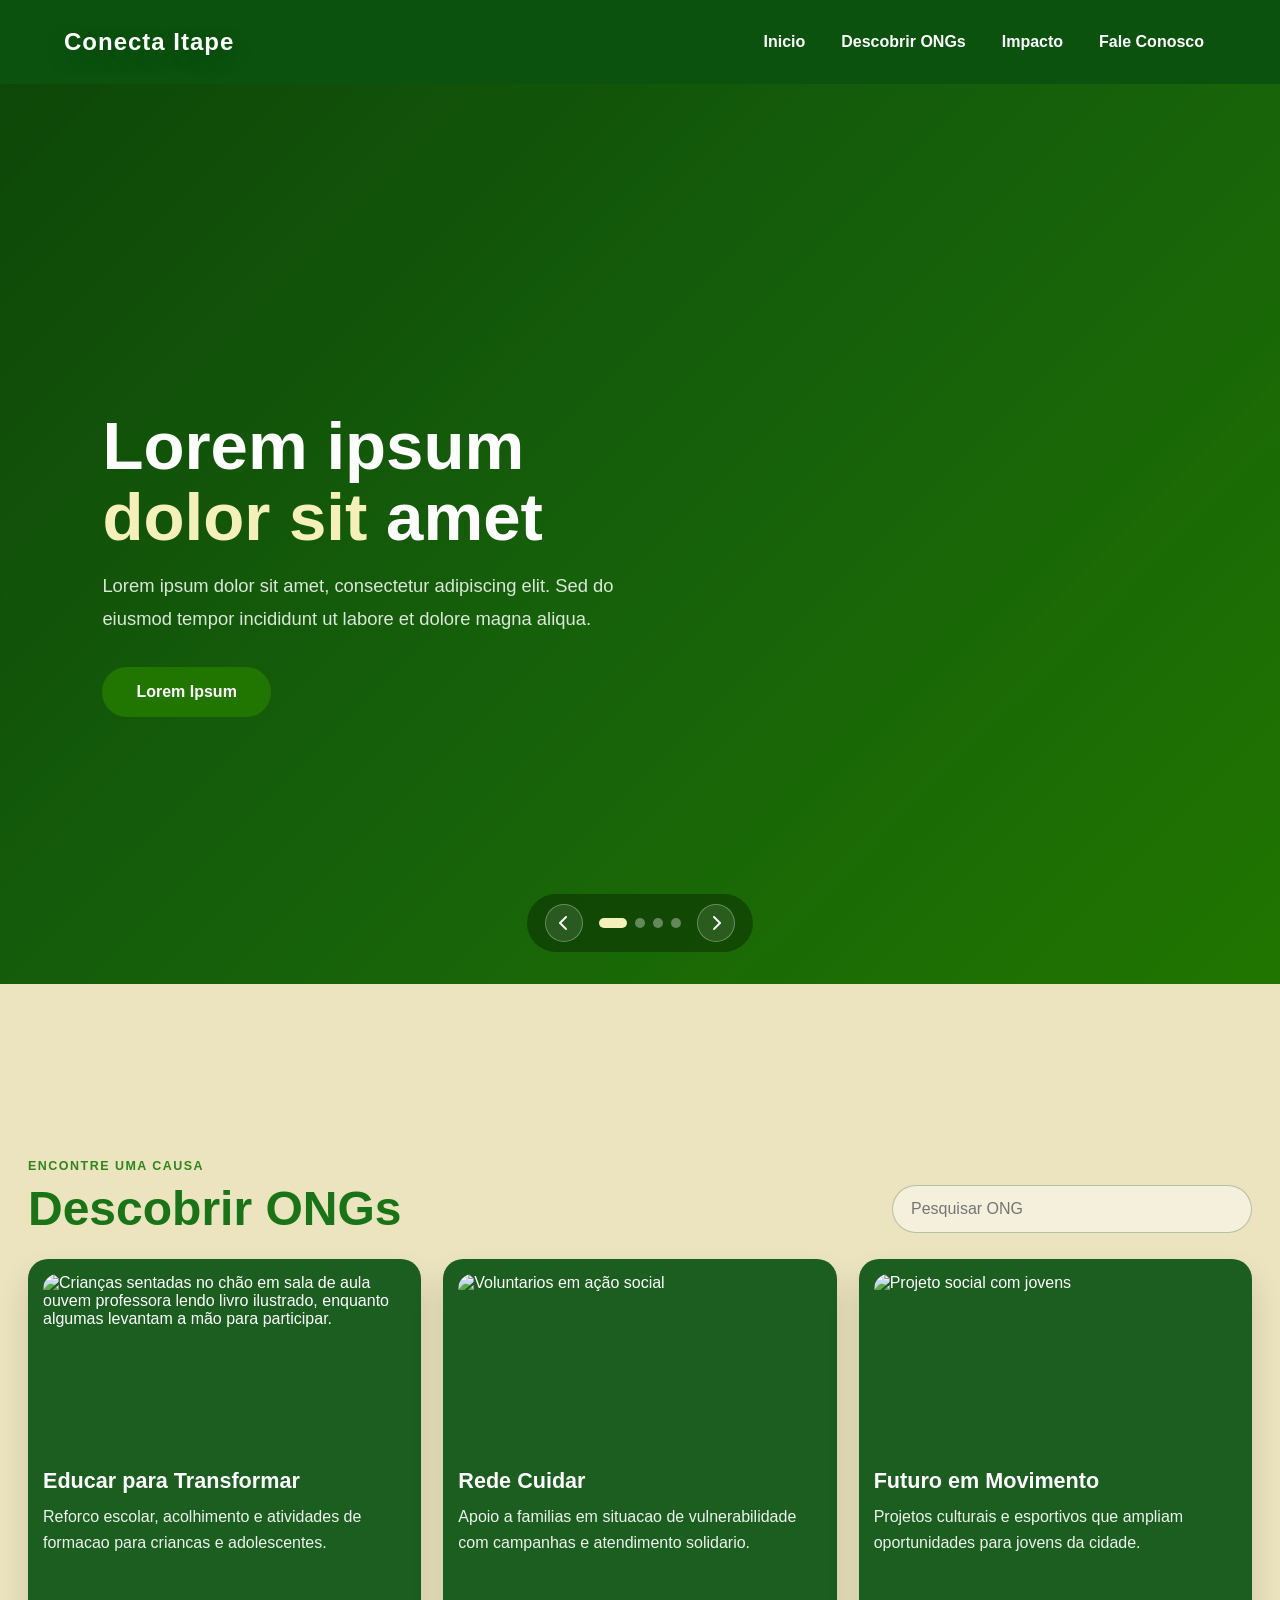
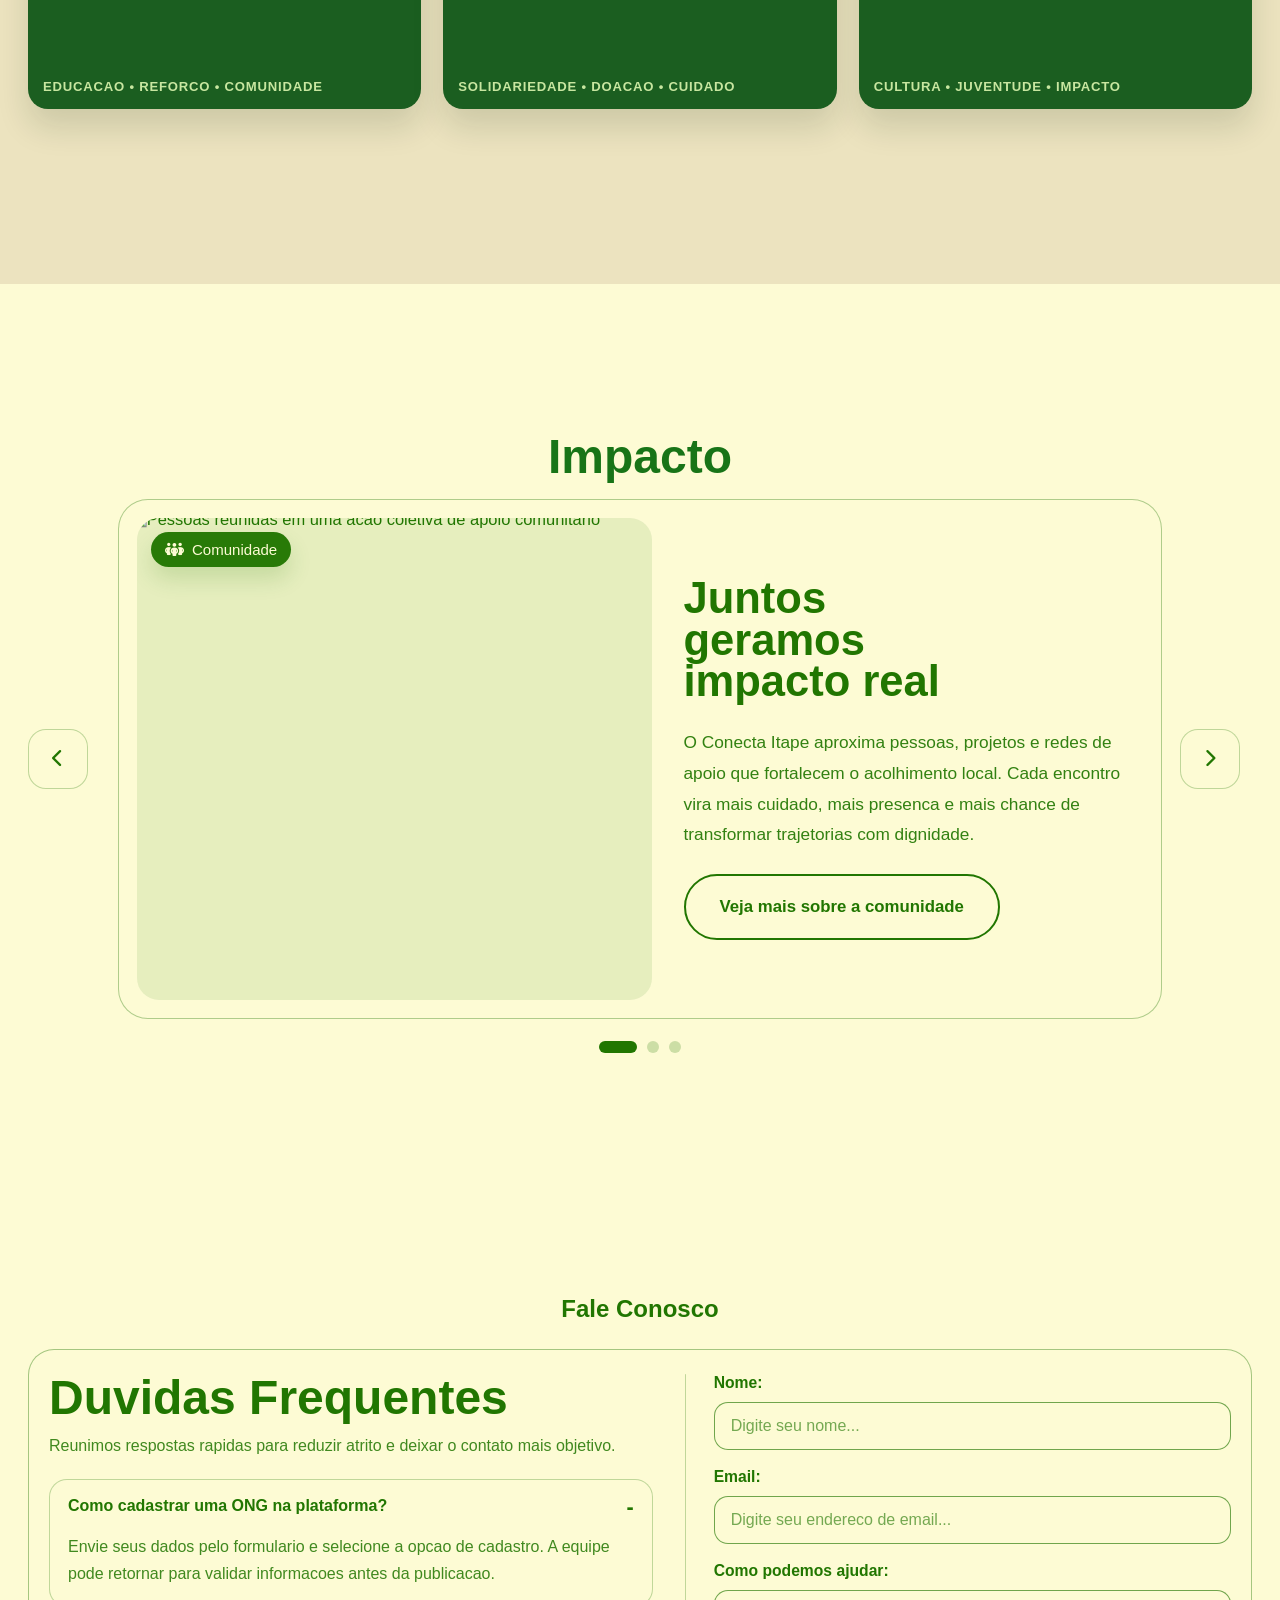
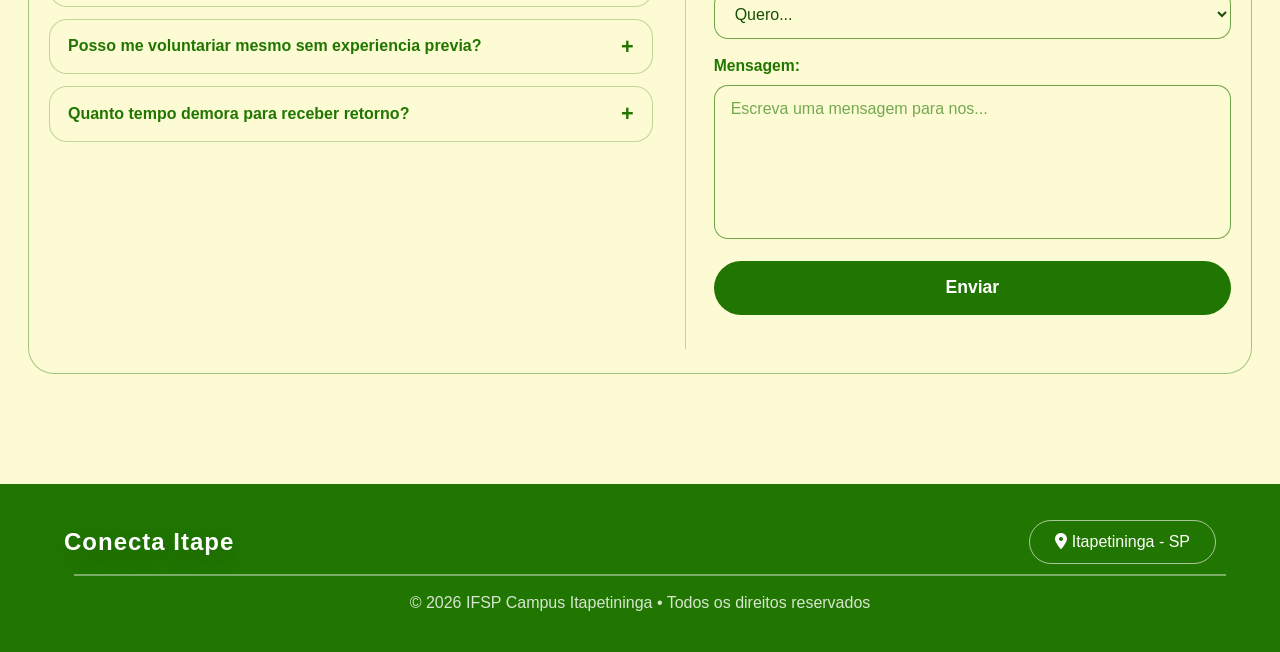
==== commit 16697c3a: "fix: arrumando navegação e retirando botões indesejaveis" ====
--- a/index.html
+++ b/index.html
@@ -46,13 +46,11 @@
                         style="background-image:url('./img/hero/slide-1.png')">
                         <div class="hero-overlay"></div>
                         <div class="hero-content">
-                            <p class="hero-eyebrow"><i class="fa-solid fa-heart-pulse" aria-hidden="true"></i> Lorem Ipsum</p>
                             <h1>Lorem ipsum <span class="hero-highlight">dolor sit</span> amet</h1>
                             <p class="hero-sub">Lorem ipsum dolor sit amet, consectetur adipiscing elit. Sed do
                                 eiusmod tempor incididunt ut labore et dolore magna aliqua.</p>
                             <div class="hero-actions">
-                                <a href="#descobrir" class="btn btn--primary">Lorem Ipsum</a>
-                                <a href="#sobre" class="btn btn--outline">Lorem Ipsum</a>
+                                <a href="paginaexemplo.html" class="btn btn--primary">Lorem Ipsum</a>
                             </div>
                         </div>
                     </div>
@@ -60,13 +58,11 @@
                         style="background-image:url('./img/hero/slide-2.png')">
                         <div class="hero-overlay"></div>
                         <div class="hero-content">
-                            <p class="hero-eyebrow"><i class="fa-solid fa-users" aria-hidden="true"></i> Lorem Ipsum</p>
                             <h1>Ut enim ad <span class="hero-highlight">minim veniam</span></h1>
                             <p class="hero-sub">Ut enim ad minim veniam, quis nostrud exercitation ullamco laboris
                                 nisi ut aliquip ex ea commodo consequat.</p>
                             <div class="hero-actions">
                                 <a href="#descobrir" class="btn btn--primary">Lorem Ipsum</a>
-                                <a href="#fale_conosco" class="btn btn--outline">Lorem Ipsum</a>
                             </div>
                         </div>
                     </div>
@@ -74,13 +70,11 @@
                         style="background-image:url('./img/hero/slide-3.png')">
                         <div class="hero-overlay"></div>
                         <div class="hero-content">
-                            <p class="hero-eyebrow"><i class="fa-solid fa-seedling" aria-hidden="true"></i> Lorem Ipsum</p>
                             <h1>Duis aute irure <span class="hero-highlight">dolor reprehenderit</span></h1>
                             <p class="hero-sub">Duis aute irure dolor in reprehenderit in voluptate velit esse
                                 cillum dolore eu fugiat nulla pariatur.</p>
                             <div class="hero-actions">
                                 <a href="#sobre" class="btn btn--primary">Lorem Ipsum</a>
-                                <a href="#impacto" class="btn btn--outline">Lorem Ipsum</a>
                             </div>
                         </div>
                     </div>
@@ -88,13 +82,11 @@
                         style="background-image:url('./img/hero/slide-4.png')">
                         <div class="hero-overlay"></div>
                         <div class="hero-content">
-                            <p class="hero-eyebrow"><i class="fa-solid fa-hand-holding-heart" aria-hidden="true"></i> Lorem Ipsum</p>
                             <h1>Excepteur sint <span class="hero-highlight">occaecat cupidatat</span></h1>
                             <p class="hero-sub">Excepteur sint occaecat cupidatat non proident, sunt in culpa qui
                                 officia deserunt mollit anim id est laborum.</p>
                             <div class="hero-actions">
                                 <a href="#descobrir" class="btn btn--primary">Lorem Ipsum</a>
-                                <a href="#fale_conosco" class="btn btn--outline">Lorem Ipsum</a>
                             </div>
                         </div>
                     </div>
@@ -122,34 +114,6 @@
                 </div>
             </section>
 
-            <section id="sobre" aria-label="Sobre nos">
-                <div class="sobre-inner">
-                    <div class="sobre-grid">
-                        <div class="sobre-media">
-                            <div class="sobre-img-wrap">
-                                <img src="https://images.unsplash.com/photo-1559027615-cd4628902d4a?auto=format&fit=crop&w=800&q=80"
-                                    alt="Lorem ipsum dolor sit amet">
-                            </div>
-                        </div>
-                        <div class="sobre-copy">
-                            <p class="sobre-eyebrow">Lorem ipsum</p>
-                            <h2>Lorem ipsum dolor sit amet consectetur</h2>
-                            <p class="sobre-text">
-                                Lorem ipsum dolor sit amet, consectetur adipiscing elit. Sed do eiusmod tempor
-                                incididunt ut labore et dolore magna aliqua. Ut enim ad minim veniam, quis nostrud
-                                exercitation ullamco laboris nisi ut aliquip ex ea commodo consequat.
-                            </p>
-                            <p class="sobre-text">
-                                Duis aute irure dolor in reprehenderit in voluptate velit esse cillum dolore eu
-                                fugiat nulla pariatur. Excepteur sint occaecat cupidatat non proident, sunt in
-                                culpa qui officia deserunt mollit anim id est laborum.
-                            </p>
-                            <a href="#descobrir" class="btn btn--primary">Lorem Ipsum</a>
-                        </div>
-                    </div>
-                </div>
-            </section>
-
             <section id="descobrir" aria-labelledby="titulo-descobrir">
                 <div class="section-inner section-inner--wide">
                     <div id="div-descobrir">
@@ -165,7 +129,7 @@
                     </div>
 
                     <div id="ongs">
-                        <a href="#" class="cards">
+                        <a href="detalhes.html" class="cards">
                             <img src="https://images.unsplash.com/photo-1588075592446-265fd1e6e76f?q=80&w=1172&auto=format&fit=crop&ixlib=rb-4.1.0&ixid=M3wxMjA3fDB8MHxwaG90by1wYWdlfHx8fGVufDB8fHx8fA%3D%3D"
                                 alt="Crianças sentadas no chão em sala de aula ouvem professora lendo livro ilustrado, enquanto algumas levantam a mão para participar.">
                             <h3>Educar para Transformar</h3>
--- a/style.css
+++ b/style.css
@@ -603,7 +603,16 @@
     line-height: 1.5;
     color: #5d6940;
 }
-
+#ongContent{
+    background-color: #ece3bf;
+    display: flex;
+    flex-direction: row;
+    justify-content: center;
+    align-items: center;
+}
+.img-ong{
+    border-radius: 20px;
+}
 .faq-list {
     display: grid;
     gap: 12px;
@@ -757,6 +766,187 @@
     color: rgba(255, 255, 255, 0.82);
 }
 
+#detalhe-ong {
+    background: #e7e2b8;
+    padding: 30px 16px;
+    display: flex;
+    justify-content: center;
+    align-items: center;
+    min-height: 100vh;
+}
+
+.detalhe-container {
+    display: grid;
+    gap: 20px;
+    width: 100%;
+    max-width: 1100px;
+}
+
+.detalhe-imagem {
+    position: relative;
+    border-radius: 25px;
+    height: 320px;
+}
+
+.detalhe-imagem img {
+    position: absolute;
+    inset: 0;
+    width: 100%;
+    height: 100%;
+    object-fit: cover;
+    opacity: 0;
+    transition: opacity 0.5s ease;
+    border-radius: 25px;
+}
+
+.detalhe-imagem img.ativa {
+    opacity: 1;
+    z-index: 0;
+}
+
+#detalhe-ong .carrossel-fotos span.ativo {
+    background: white;
+    transform: scale(1.2);
+}
+
+#detalhe-ong .carrossel-fotos {
+    position: absolute;
+    bottom: 10px;
+    width: 100%;
+    display: flex;
+    justify-content: center;
+    gap: 6px;
+}
+
+#detalhe-ong .carrossel-fotos span {
+    width: 8px;
+    height: 8px;
+    background: #ccc;
+    border-radius: 50%;
+}
+
+#detalhe-ong .carrossel-fotos span:first-child {
+    background: white;
+}
+
+.detalhe-card {
+    background: #f3efc9;
+    padding: 20px;
+    border-radius: 20px;
+    color: #1b5e20;
+    display: flex;
+    flex-direction: column;
+    gap: 14px;
+}
+
+.detalhe-card h2 {
+    font-size: 1.4rem;
+    font-weight: 900;
+}
+
+.local {
+    font-weight: bold;
+}
+
+.descricao {
+    font-size: 0.95rem;
+    line-height: 1.5;
+}
+
+.mapa {
+    position: relative;
+    border-radius: 15px;
+    overflow: hidden;
+}
+
+.mapa img {
+    width: 100%;
+    height: 140px;
+    object-fit: cover;
+    display: block;
+}
+
+.btn-mapa {
+    position: absolute;
+    bottom: 10px;
+    left: 50%;
+    transform: translateX(-50%);
+    background: #1b5e20;
+    color: white;
+    border: none;
+    padding: 10px 20px;
+    border-radius: 999px;
+    font-weight: bold;
+    cursor: pointer;
+}
+
+.btn-doar {
+    background: #1b5e20;
+    color: white;
+    border: none;
+    padding: 14px;
+    border-radius: 999px;
+    font-weight: bold;
+    cursor: pointer;
+}
+
+.btn-voluntario {
+    background: transparent;
+    border: 1px solid #1b5e20;
+    color: #1b5e20;
+    padding: 14px;
+    border-radius: 999px;
+    font-weight: bold;
+    cursor: pointer;
+}
+
+.modal { 
+    position: fixed; 
+    inset: 0; 
+    background: rgba(0,0,0,0.5); 
+    display: flex; 
+    align-items: center; 
+    justify-content: center; 
+    opacity: 0; 
+    pointer-events: none; 
+    transition: 0.3s; 
+    z-index: 999; 
+} 
+.modal.ativo { 
+    opacity: 1; 
+    pointer-events: auto; 
+} 
+.modal-box { 
+    background: #e7e2b8; 
+    padding: 25px; 
+    border-radius: 20px; 
+    max-width: 320px; 
+    text-align: center; 
+    color: #1b5e20; 
+} 
+.modal-icon { 
+    font-size: 40px; 
+    margin-bottom: 10px; 
+} 
+.modal-box h2 { 
+    font-size: 1.2rem; 
+    margin-bottom: 10px; 
+} 
+.modal-box p { 
+    font-size: 0.9rem; 
+    margin-bottom: 20px; 
+} 
+#btn-continuar { 
+    background: #1b5e20; 
+    color: white; 
+    border: none; 
+    padding: 12px; 
+    border-radius: 999px; 
+    width: 100%; 
+    font-weight: bold; 
+    cursor: pointer; 
+}
+
 @media (min-width: 768px) {
     #cabecalho {
         padding: 22px 5%;
@@ -928,6 +1118,23 @@
         justify-content: space-between;
         max-width: 1180px;
         margin: auto;
+    }
+
+    .detalhe-container {
+        grid-template-columns: 1.3fr 1fr;
+        align-items: stretch;
+    }
+
+    .detalhe-imagem {
+        height: 100%;
+    }
+
+    .detalhe-imagem img {
+        height: 450px;
+    }
+
+    .detalhe-card {
+        padding: 24px;
     }
 }
 
@@ -1406,4 +1613,4 @@
     .impacto-slide {
         transition: none;
     }
-}
+}
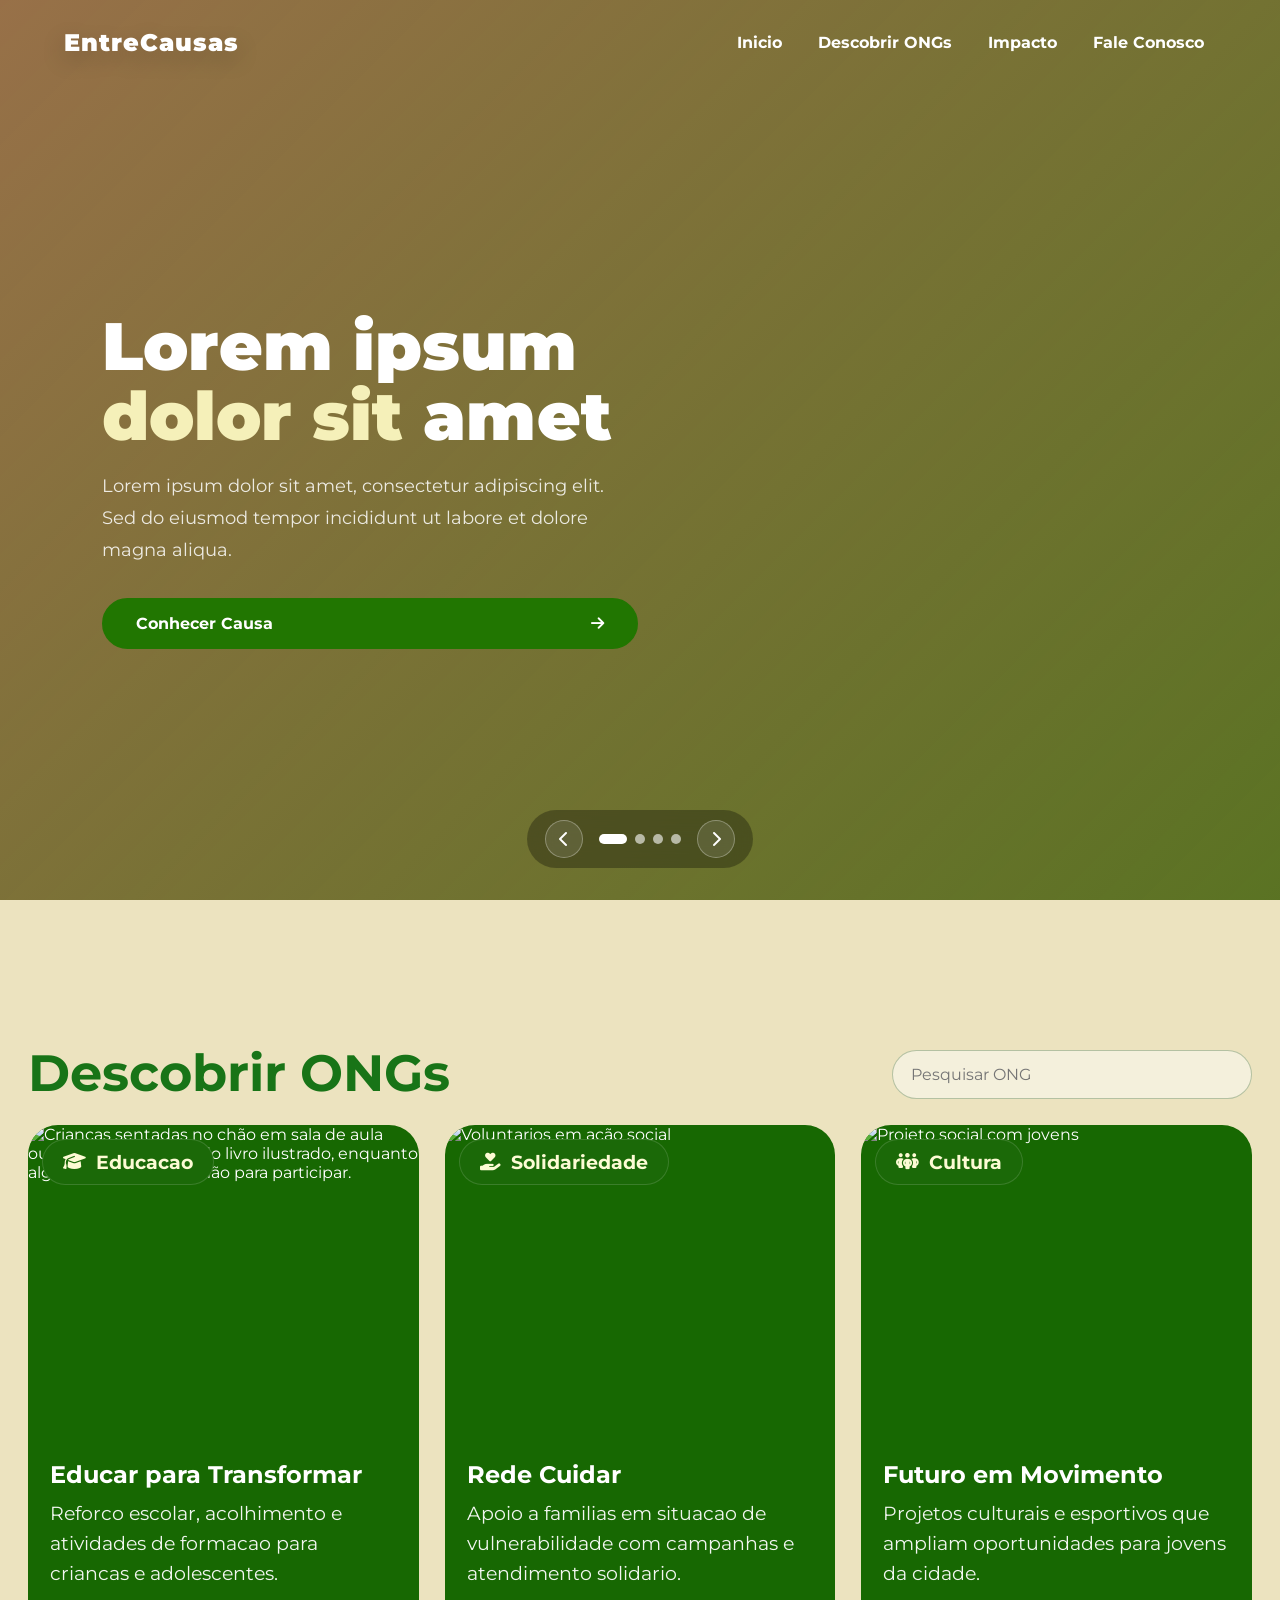
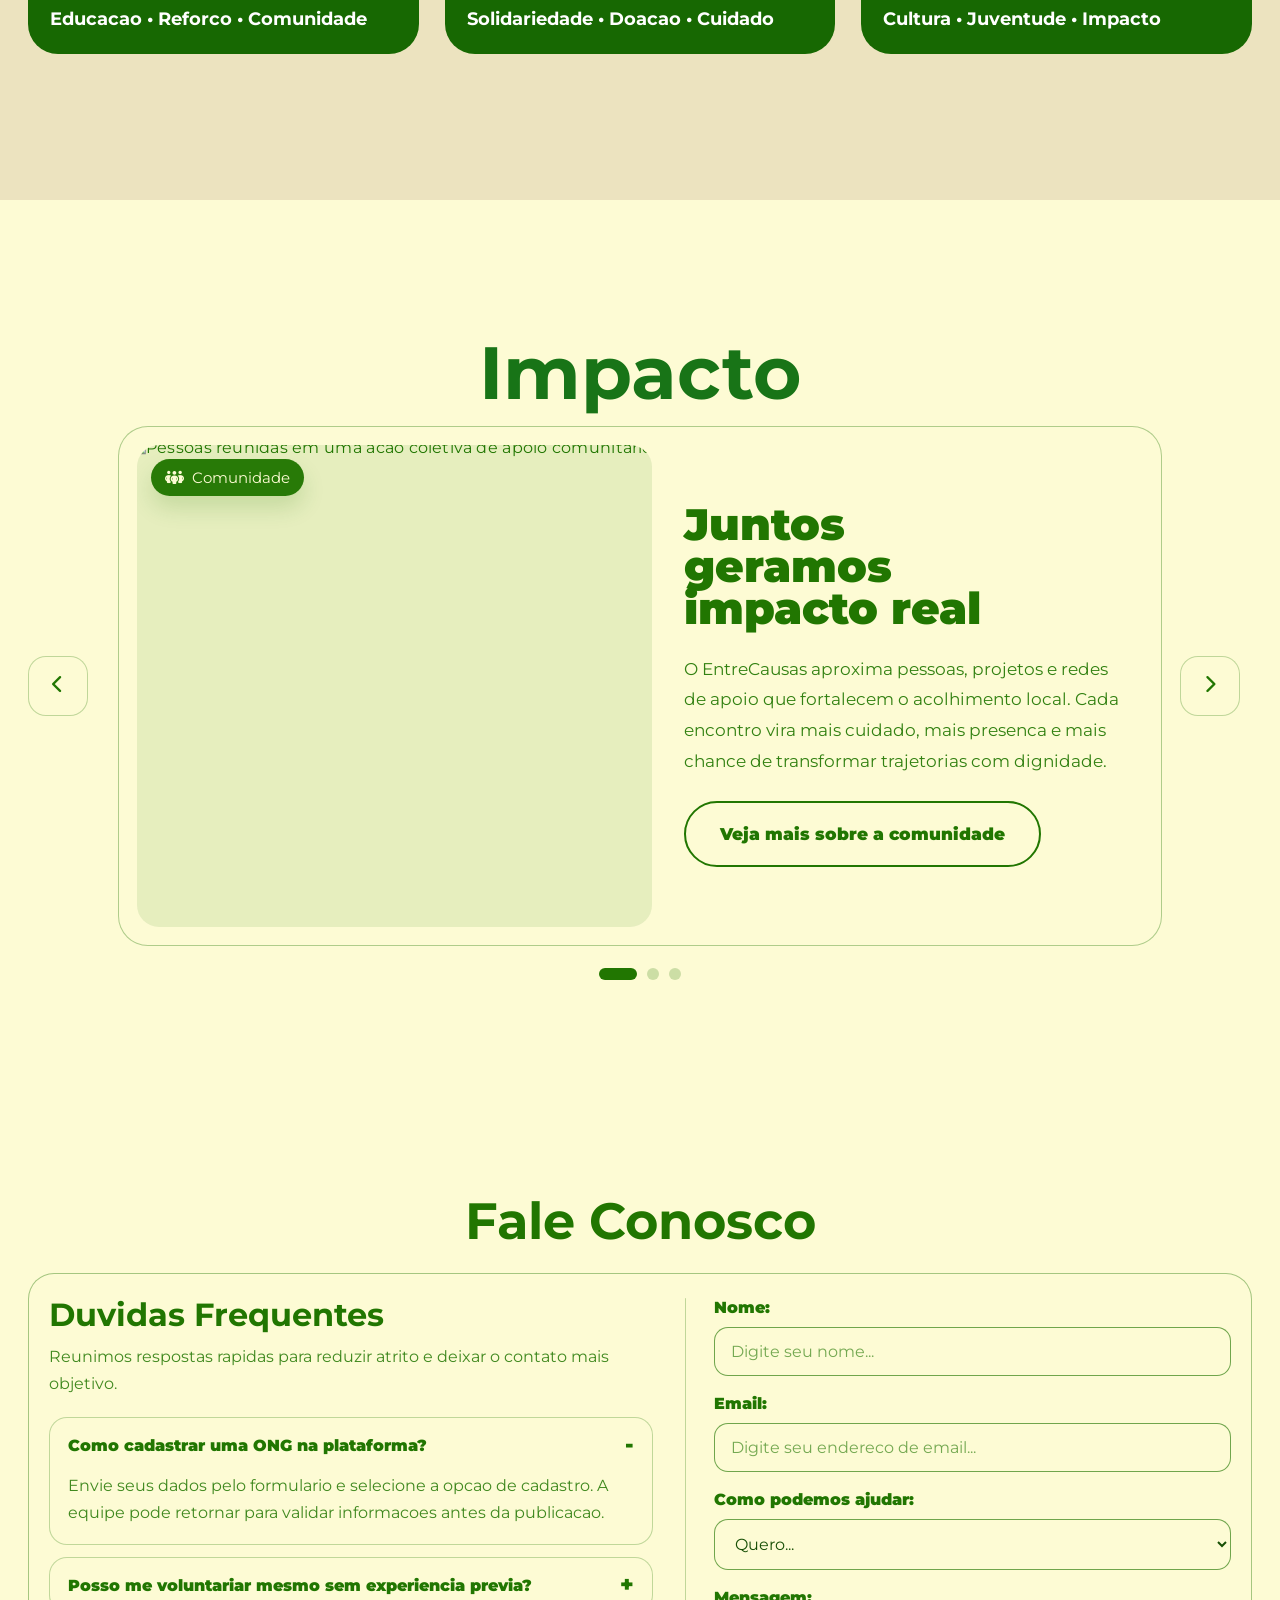
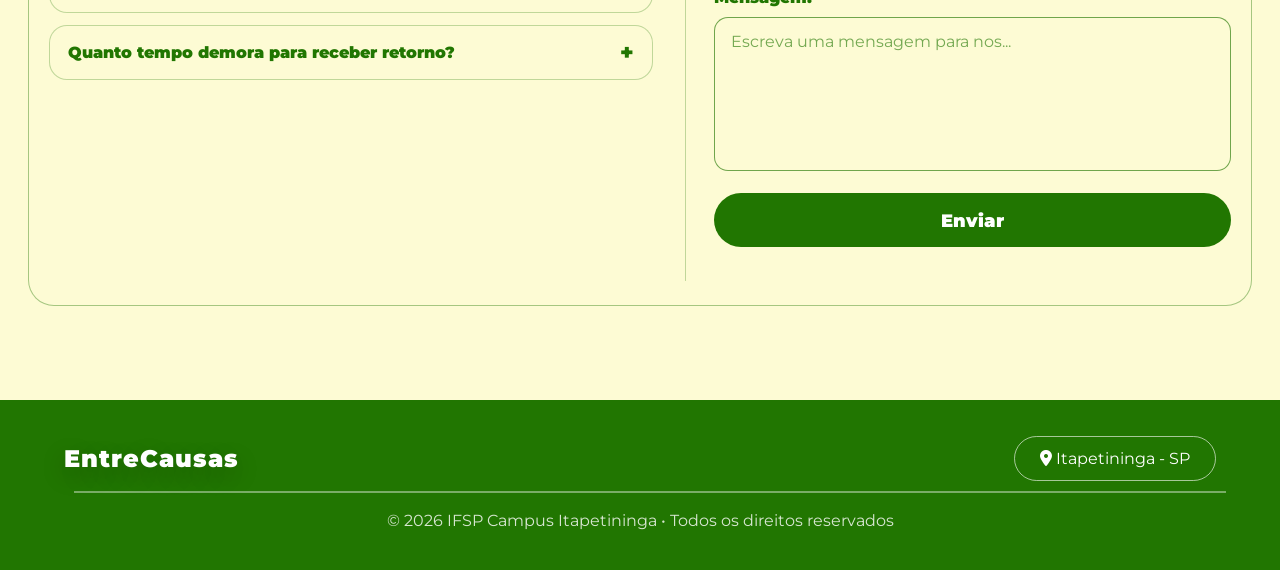
==== commit c8f2e765: "fix: arrumando cards" ====
--- a/index.html
+++ b/index.html
@@ -2,15 +2,16 @@
 <html lang="pt-BR">
 
 <head>
+    <title>EntreCausas</title>
     <meta charset="UTF-8">
     <meta name="viewport" content="width=device-width, initial-scale=1.0">
+    <link rel="icon" type="image/x-icon" href="img/icon/icon.png">
     <link rel="stylesheet" href="https://cdnjs.cloudflare.com/ajax/libs/font-awesome/6.5.0/css/all.min.css">
     <link rel="preconnect" href="https://fonts.googleapis.com">
     <link rel="preconnect" href="https://fonts.gstatic.com" crossorigin>
-    <link href="https://fonts.googleapis.com/css2?family=Inter:wght@400;600;700;900&display=swap" rel="stylesheet">
+    <link href="https://fonts.googleapis.com/css2?family=Montserrat:wght@400;500;600;700;800;900&display=swap" rel="stylesheet">
     <link rel="stylesheet" href="style.css">
     <script src="script.js" defer></script>
-    <title>Conecta Itape</title>
 </head>
 
 <body>
@@ -18,7 +19,7 @@
 
     <div id="site">
         <header id="cabecalho" role="banner">
-            <a class="h2-logo" href="#cabecalho">Conecta Itape</a>
+            <a class="h2-logo" href="#cabecalho">EntreCausas</a>
 
             <button id="menu-toggle" type="button" aria-expanded="false" aria-controls="nav-principal"
                 aria-label="Abrir menu de navegacao">
@@ -37,6 +38,7 @@
                 </ul>
             </nav>
         </header>
+        <div id="nav-hover-zone" aria-hidden="true"></div>
 
         <main id="conteudo-principal">
             <section id="hero" aria-label="Destaques">
@@ -50,7 +52,7 @@
                             <p class="hero-sub">Lorem ipsum dolor sit amet, consectetur adipiscing elit. Sed do
                                 eiusmod tempor incididunt ut labore et dolore magna aliqua.</p>
                             <div class="hero-actions">
-                                <a href="paginaexemplo.html" class="btn btn--primary">Lorem Ipsum</a>
+                                <a href="paginaexemplo.html" class="btn btn--primary">Conhecer Causa <i class="fa-solid fa-arrow-right" aria-hidden="true"></i></a>
                             </div>
                         </div>
                     </div>
@@ -62,7 +64,7 @@
                             <p class="hero-sub">Ut enim ad minim veniam, quis nostrud exercitation ullamco laboris
                                 nisi ut aliquip ex ea commodo consequat.</p>
                             <div class="hero-actions">
-                                <a href="#descobrir" class="btn btn--primary">Lorem Ipsum</a>
+                                <a href="#descobrir" class="btn btn--primary">Conhecer Causa <i class="fa-solid fa-arrow-right" aria-hidden="true"></i></a>
                             </div>
                         </div>
                     </div>
@@ -74,7 +76,7 @@
                             <p class="hero-sub">Duis aute irure dolor in reprehenderit in voluptate velit esse
                                 cillum dolore eu fugiat nulla pariatur.</p>
                             <div class="hero-actions">
-                                <a href="#sobre" class="btn btn--primary">Lorem Ipsum</a>
+                                <a href="#sobre" class="btn btn--primary">Conhecer Causa <i class="fa-solid fa-arrow-right" aria-hidden="true"></i></a>
                             </div>
                         </div>
                     </div>
@@ -86,7 +88,7 @@
                             <p class="hero-sub">Excepteur sint occaecat cupidatat non proident, sunt in culpa qui
                                 officia deserunt mollit anim id est laborum.</p>
                             <div class="hero-actions">
-                                <a href="#descobrir" class="btn btn--primary">Lorem Ipsum</a>
+                                <a href="#descobrir" class="btn btn--primary">Conhecer Causa <i class="fa-solid fa-arrow-right" aria-hidden="true"></i></a>
                             </div>
                         </div>
                     </div>
@@ -118,7 +120,6 @@
                 <div class="section-inner section-inner--wide">
                     <div id="div-descobrir">
                         <div>
-                            <p class="section-eyebrow section-eyebrow--green">Encontre uma causa</p>
                             <h2 id="titulo-descobrir">Descobrir ONGs</h2>
                         </div>
 
@@ -130,6 +131,7 @@
 
                     <div id="ongs">
                         <a href="detalhes.html" class="cards">
+                            <span class="card-badge"><i class="fa-solid fa-graduation-cap" aria-hidden="true"></i> Educacao</span>
                             <img src="https://images.unsplash.com/photo-1588075592446-265fd1e6e76f?q=80&w=1172&auto=format&fit=crop&ixlib=rb-4.1.0&ixid=M3wxMjA3fDB8MHxwaG90by1wYWdlfHx8fGVufDB8fHx8fA%3D%3D"
                                 alt="Crianças sentadas no chão em sala de aula ouvem professora lendo livro ilustrado, enquanto algumas levantam a mão para participar.">
                             <h3>Educar para Transformar</h3>
@@ -138,6 +140,7 @@
                         </a>
 
                         <a href="#" class="cards">
+                            <span class="card-badge"><i class="fa-solid fa-hand-holding-heart" aria-hidden="true"></i> Solidariedade</span>
                             <img src="https://images.unsplash.com/photo-1509099836639-18ba1795216d"
                                 alt="Voluntarios em ação social">
                             <h3>Rede Cuidar</h3>
@@ -146,6 +149,7 @@
                         </a>
 
                         <a href="#" class="cards">
+                            <span class="card-badge"><i class="fa-solid fa-people-group" aria-hidden="true"></i> Cultura</span>
                             <img src="https://images.unsplash.com/photo-1511632765486-a01980e01a18"
                                 alt="Projeto social com jovens">
                             <h3>Futuro em Movimento</h3>
@@ -183,7 +187,7 @@
                                     <div class="impacto-copy">
                                         <p class="impacto-headline">Juntos geramos impacto real</p>
                                         <p class="impacto-text">
-                                            O Conecta Itape aproxima pessoas, projetos e redes de apoio que fortalecem o
+                                            O EntreCausas aproxima pessoas, projetos e redes de apoio que fortalecem o
                                             acolhimento local. Cada encontro vira mais cuidado, mais presenca e mais chance
                                             de transformar trajetorias com dignidade.
                                         </p>
@@ -331,7 +335,7 @@
         <!-- contentifo removido do footer-->
         <footer>
             <div id="div-footer">
-                <h2 class="h2-logo">Conecta Itape</h2>
+                <h2 class="h2-logo">EntreCausas</h2>
                 <p id="p-local"><i class="fa-solid fa-location-dot" aria-hidden="true"></i> Itapetininga - SP</p>
             </div>
             <hr id="hr-footer">
--- a/style.css
+++ b/style.css
@@ -1,8 +1,15 @@
+@font-face {
+    font-family: "Waffle Soft";
+    src: url("./font/Waffle Soft/MADE Waffle Soft PERSONAL USE.otf") format("opentype");
+    font-style: normal;
+    font-weight: 400;
+    font-display: swap;
+}
+
 * {
     margin: 0;
     padding: 0;
     box-sizing: border-box;
-    font-family: "Trebuchet MS", Arial, sans-serif;
 }
 
 body {
@@ -10,11 +17,30 @@
     overflow-x: hidden;
     background: #217601;
     color: white;
+    font-family: "Montserrat", Arial, sans-serif;
 }
 
 a {
     color: inherit;
     text-decoration: none;
+}
+
+h1,
+h2,
+h3,
+h4,
+h5,
+h6,
+.h2-logo,
+.a-cabecalho,
+.btn,
+.section-eyebrow {
+    font-family: "Waffle Soft", "Montserrat", Arial, sans-serif;
+}
+
+h2 {
+    font-size: clamp(1.8rem, 4vw, 3.2rem);
+    line-height: 1.05;
 }
 
 button,
@@ -80,15 +106,50 @@
 }
 
 #cabecalho {
-    position: sticky;
+    position: fixed;
     top: 0;
+    left: 0;
+    right: 0;
+    width: 100%;
     z-index: 20;
     display: flex;
     justify-content: space-between;
     align-items: center;
     padding: 18px 20px;
-    background: rgba(10, 80, 17, 0.92);
+    background: transparent;
+    backdrop-filter: none;
+    transition: transform 0.35s ease, opacity 0.35s ease, background-color 0.35s ease;
+}
+
+body.hero-past #cabecalho {
+    background: transparent;
+    backdrop-filter: none;
+}
+
+body.hero-past #cabecalho:hover,
+body.hero-past #cabecalho:focus-within,
+body.nav-can-hide.nav-reveal #cabecalho {
+    background: #217601;
     backdrop-filter: blur(10px);
+}
+
+.page-interna #cabecalho {
+    background: #217601;
+    backdrop-filter: blur(10px);
+}
+
+.page-interna main {
+    padding-top: 88px;
+}
+
+#nav-hover-zone {
+    position: fixed;
+    top: 0;
+    left: 0;
+    right: 0;
+    height: 30px;
+    z-index: 19;
+    pointer-events: none;
 }
 
 #menu-toggle {
@@ -99,11 +160,13 @@
     width: 48px;
     height: 48px;
     padding: 0 11px;
-    border: 1px solid rgba(255, 255, 255, 0.18);
+    border: 1px solid transparent;
     border-radius: 14px;
-    background: rgba(255, 255, 255, 0.08);
+    background: transparent;
     color: white;
     cursor: pointer;
+    box-shadow: none;
+    transition: border-color 0.25s ease, background-color 0.25s ease;
 }
 
 #menu-toggle span {
@@ -124,6 +187,14 @@
 
 #menu-toggle[aria-expanded="true"] span:nth-child(3) {
     transform: translateY(-8px) rotate(-45deg);
+}
+
+#menu-toggle:hover,
+#menu-toggle:focus-visible,
+#menu-toggle[aria-expanded="true"] {
+    border-color: rgba(255, 255, 255, 0.9);
+    background: transparent;
+    box-shadow: none;
 }
 
 #nav-principal {
@@ -263,10 +334,13 @@
 
 #div-descobrir h2,
 #impacto h2,
-#h2-fale_conosco,
+#h2-fale_conosco {
+    color: #187417;
+}
+
 #h3-fale_conosco {
-    font-size: clamp(2rem, 5vw, 3rem);
-    line-height: 1;
+    font-size: clamp(1.45rem, 3vw, 2rem);
+    line-height: 1.08;
     color: #187417;
 }
 
@@ -285,43 +359,86 @@
 #ongs {
     display: grid;
     grid-template-columns: 1fr;
-    gap: 22px;
+    gap: 26px;
     margin-top: 26px;
 }
 
 .cards {
+    position: relative;
     width: 100%;
-    background: #1b5e20;
-    padding: 15px;
-    border-radius: 20px;
+    display: flex;
+    flex-direction: column;
+    overflow: hidden;
+    background: #176802;
+    border-radius: 30px;
     color: white;
-    box-shadow: 0 18px 32px rgba(12, 42, 12, 0.14);
+    box-shadow: none;
+    transition: transform 0.28s ease;
+}
+
+.card-badge {
+    position: absolute;
+    top: 14px;
+    left: 14px;
+    z-index: 2;
+    display: inline-flex;
+    align-items: center;
+    gap: 10px;
+    min-height: 46px;
+    padding: 0 20px;
+    border: 1px solid rgba(255, 255, 255, 0.14);
+    border-radius: 999px;
+    background: #1b6908;
+    color: #fdfbd4;
+    font-family: "Montserrat", Arial, sans-serif;
+    font-size: clamp(1rem, 2.8vw, 1.2rem);
+    font-weight: 700;
+    line-height: 1.1;
+    box-shadow: none;
+}
+
+.card-badge i {
+    font-size: 0.95em;
+}
+
+.cards:hover,
+.cards:focus-visible {
+    transform: translateY(-4px);
 }
 
 .cards img {
     width: 100%;
-    height: 180px;
+    height: clamp(250px, 34vw, 320px);
     object-fit: cover;
-    border-radius: 15px;
+    display: block;
+    border-radius: 0;
+    filter: none;
 }
 
 .cards h3 {
-    margin-top: 14px;
-    font-size: 1.35rem;
+    padding: 18px 22px 0;
+    font-size: clamp(1.45rem, 3vw, 1.5rem);
+    line-height: 1;
 }
 
 .cards p {
-    margin-top: 10px;
+    padding: 12px 22px 14px;
+    margin-top: 0;
+    font-size: clamp(1rem, 2.8vw, 1.16rem);
     line-height: 1.6;
-    color: rgba(255, 255, 255, 0.92);
+    color: rgba(255, 255, 255, 0.94);
 }
 
 .cards h4 {
-    margin-top: 14px;
-    font-size: 0.82rem;
-    letter-spacing: 0.06em;
-    text-transform: uppercase;
-    color: #c8e6a0;
+    margin-top: auto;
+    padding: 6px 22px 24px;
+    font-size: clamp(0.95rem, 1.8vw, 1.125rem);
+    letter-spacing: 0;
+    text-transform: none;
+    color: #ffffff;
+    font-family: "Montserrat", Arial, sans-serif;
+    font-weight: 700;
+    white-space: nowrap;
 }
 
 #impacto {
@@ -603,16 +720,19 @@
     line-height: 1.5;
     color: #5d6940;
 }
-#ongContent{
+
+#ongContent {
     background-color: #ece3bf;
     display: flex;
     flex-direction: row;
     justify-content: center;
     align-items: center;
 }
-.img-ong{
+
+.img-ong {
     border-radius: 20px;
 }
+
 .faq-list {
     display: grid;
     gap: 12px;
@@ -840,7 +960,7 @@
 }
 
 .detalhe-card h2 {
-    font-size: 1.4rem;
+    font-size: clamp(1.8rem, 4vw, 2.4rem);
     font-weight: 900;
 }
 
@@ -900,56 +1020,66 @@
     cursor: pointer;
 }
 
-.modal { 
-    position: fixed; 
-    inset: 0; 
-    background: rgba(0,0,0,0.5); 
-    display: flex; 
-    align-items: center; 
-    justify-content: center; 
-    opacity: 0; 
-    pointer-events: none; 
-    transition: 0.3s; 
-    z-index: 999; 
-} 
-.modal.ativo { 
-    opacity: 1; 
-    pointer-events: auto; 
-} 
-.modal-box { 
-    background: #e7e2b8; 
-    padding: 25px; 
-    border-radius: 20px; 
-    max-width: 320px; 
-    text-align: center; 
-    color: #1b5e20; 
-} 
-.modal-icon { 
-    font-size: 40px; 
-    margin-bottom: 10px; 
-} 
-.modal-box h2 { 
-    font-size: 1.2rem; 
-    margin-bottom: 10px; 
-} 
-.modal-box p { 
-    font-size: 0.9rem; 
-    margin-bottom: 20px; 
-} 
-#btn-continuar { 
-    background: #1b5e20; 
-    color: white; 
-    border: none; 
-    padding: 12px; 
-    border-radius: 999px; 
-    width: 100%; 
-    font-weight: bold; 
-    cursor: pointer; 
+.modal {
+    position: fixed;
+    inset: 0;
+    background: rgba(0, 0, 0, 0.5);
+    display: flex;
+    align-items: center;
+    justify-content: center;
+    opacity: 0;
+    pointer-events: none;
+    transition: 0.3s;
+    z-index: 999;
+}
+
+.modal.ativo {
+    opacity: 1;
+    pointer-events: auto;
+}
+
+.modal-box {
+    background: #e7e2b8;
+    padding: 25px;
+    border-radius: 20px;
+    max-width: 320px;
+    text-align: center;
+    color: #1b5e20;
+}
+
+.modal-icon {
+    font-size: 40px;
+    margin-bottom: 10px;
+}
+
+.modal-box h2 {
+    font-size: clamp(1.8rem, 4vw, 2.4rem);
+    margin-bottom: 10px;
+}
+
+.modal-box p {
+    font-size: 0.9rem;
+    margin-bottom: 20px;
+}
+
+#btn-continuar {
+    background: #1b5e20;
+    color: white;
+    border: none;
+    padding: 12px;
+    border-radius: 999px;
+    width: 100%;
+    font-weight: bold;
+    cursor: pointer;
 }
 
 @media (min-width: 768px) {
     #cabecalho {
         padding: 22px 5%;
+    }
+
+    .page-interna main {
+        padding-top: 98px;
     }
 
     #menu-toggle {
@@ -966,6 +1096,23 @@
         opacity: 1;
         pointer-events: auto;
         transform: none;
+    }
+
+    body.nav-can-hide #nav-hover-zone {
+        pointer-events: auto;
+    }
+
+    body.nav-can-hide #cabecalho {
+        transform: translateY(calc(-100% - 12px));
+        opacity: 0;
+        pointer-events: none;
+    }
+
+    body.nav-can-hide.nav-reveal #cabecalho,
+    body.nav-can-hide #cabecalho:focus-within {
+        transform: translateY(0);
+        opacity: 1;
+        pointer-events: auto;
     }
 
     #ul-cabecalho {
@@ -1247,12 +1394,10 @@
 .hero-overlay {
     position: absolute;
     inset: 0;
-    background: linear-gradient(
-        135deg,
-        rgba(10, 61, 10, 0.82) 0%,
-        rgba(15, 82, 18, 0.6) 50%,
-        rgba(33, 118, 1, 0.4) 100%
-    );
+    background: linear-gradient(135deg,
+            rgba(178, 111, 88, 0.82) 0%,
+            rgba(178, 111, 88, 0.6) 50%,
+            rgba(178, 111, 88, 0.4) 100%);
 }
 
 .hero-content {
@@ -1313,6 +1458,27 @@
     animation: fadeInUp 0.6s 0.45s ease both;
 }
 
+.hero-actions .btn {
+    display: inline-flex;
+    align-items: center;
+    gap: 12px;
+}
+
+.hero-actions .btn i {
+    font-size: 0.95em;
+    transition: transform 0.25s ease;
+}
+
+.hero-actions .btn:hover i,
+.hero-actions .btn:focus-visible i {
+    transform: translateX(3px);
+}
+
+.hero-actions .btn:hover,
+.hero-actions .btn:focus-visible {
+    transform: none;
+}
+
 /* ---- Controles do slider ---- */
 
 .hero-controls {
@@ -1359,7 +1525,7 @@
     height: 10px;
     border: none;
     border-radius: 50%;
-    background: rgba(255, 255, 255, 0.35);
+    background: rgba(255, 255, 255, 0.6);
     cursor: pointer;
     transition: all 0.3s ease;
 }
@@ -1367,7 +1533,7 @@
 .hero-dot.is-active {
     width: 28px;
     border-radius: var(--radius-full);
-    background: var(--gold);
+    background: #ffffff;
 }
 
 /* ===========================
@@ -1422,7 +1588,6 @@
 }
 
 .sobre-copy h2 {
-    font-size: clamp(1.8rem, 4vw, 2.4rem);
     font-weight: 900;
     line-height: 1.15;
     color: var(--green-900);
@@ -1484,6 +1649,7 @@
         opacity: 0;
         transform: translateY(24px);
     }
+
     to {
         opacity: 1;
         transform: translateY(0);
@@ -1511,6 +1677,28 @@
     }
 }
 
+@media (max-width: 767px) {
+
+    .hero-controls {
+        gap: 0;
+        padding: 0;
+        background: transparent;
+        backdrop-filter: none;
+        bottom: 24px;
+    }
+
+    .hero-arrow {
+        display: none;
+    }
+
+    .hero-dots {
+        padding: 8px 12px;
+        border-radius: var(--radius-full);
+        background: rgba(0, 0, 0, 0.22);
+        backdrop-filter: blur(8px);
+    }
+}
+
 @media (min-width: 1024px) {
 
     .hero-content {
@@ -1518,32 +1706,48 @@
         max-width: 740px;
     }
 
+    .hero-actions {
+        width: 100%;
+    }
+
+    .hero-actions .btn {
+        width: 100%;
+        justify-content: space-between;
+    }
+
     #sobre {
         padding: 100px 0;
     }
+
     /* cards pareciam achatados antes */
     .cards {
         min-height: 450px;
         display: flex;
         flex-direction: column;
     }
-    .cards img{
+
+    .cards img {
         object-fit: cover;
     }
-    .cards h4{
+
+    .cards h4 {
         margin-top: auto;
     }
+
     /* diminui o tamanho do carrosel não cabia na tela inteira */
-    .impacto-stage{
+    .impacto-stage {
         max-height: 800px;
     }
-    .impacto-shell{
+
+    .impacto-shell {
         max-height: 650px;
     }
-    .impacto-shell img{
+
+    .impacto-shell img {
         max-height: 600px;
     }
 }
+
 /* ===========================
    FOCUS VISIBLE - CONTEXTOS
    =========================== */
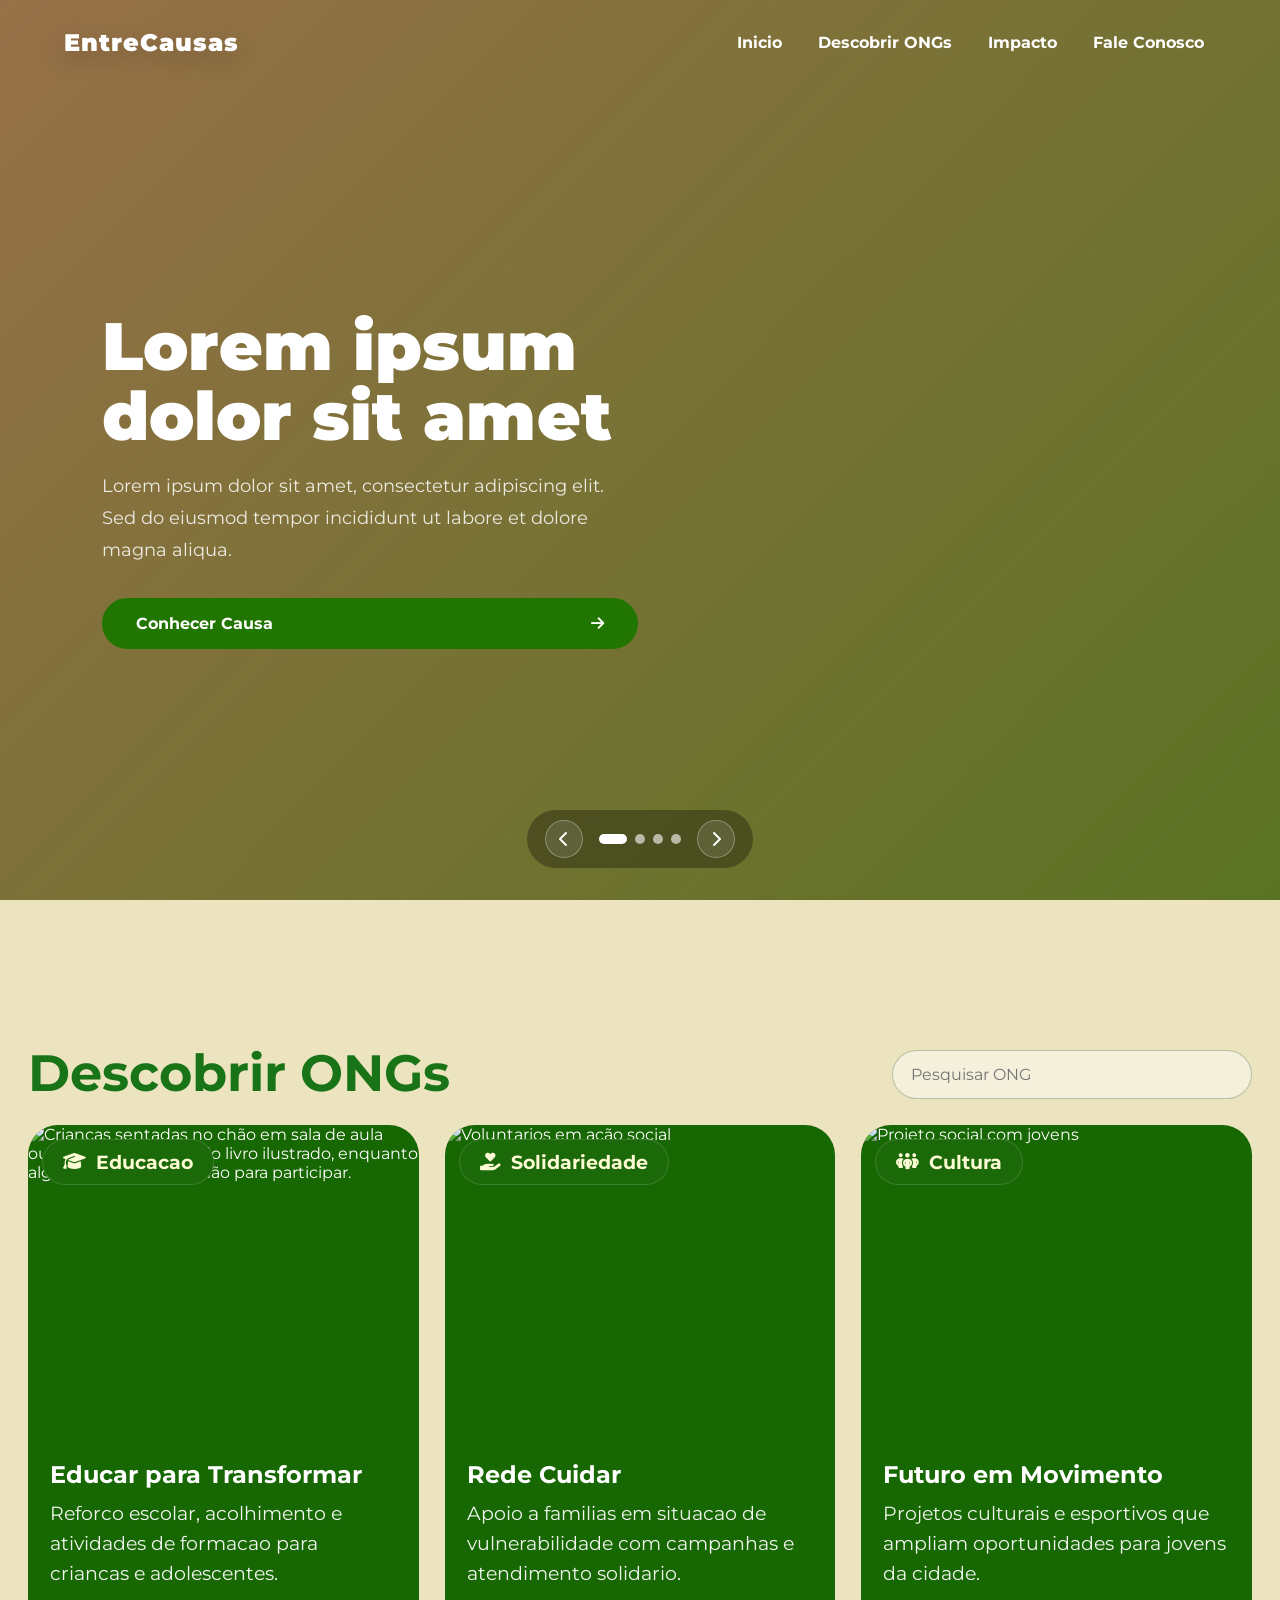
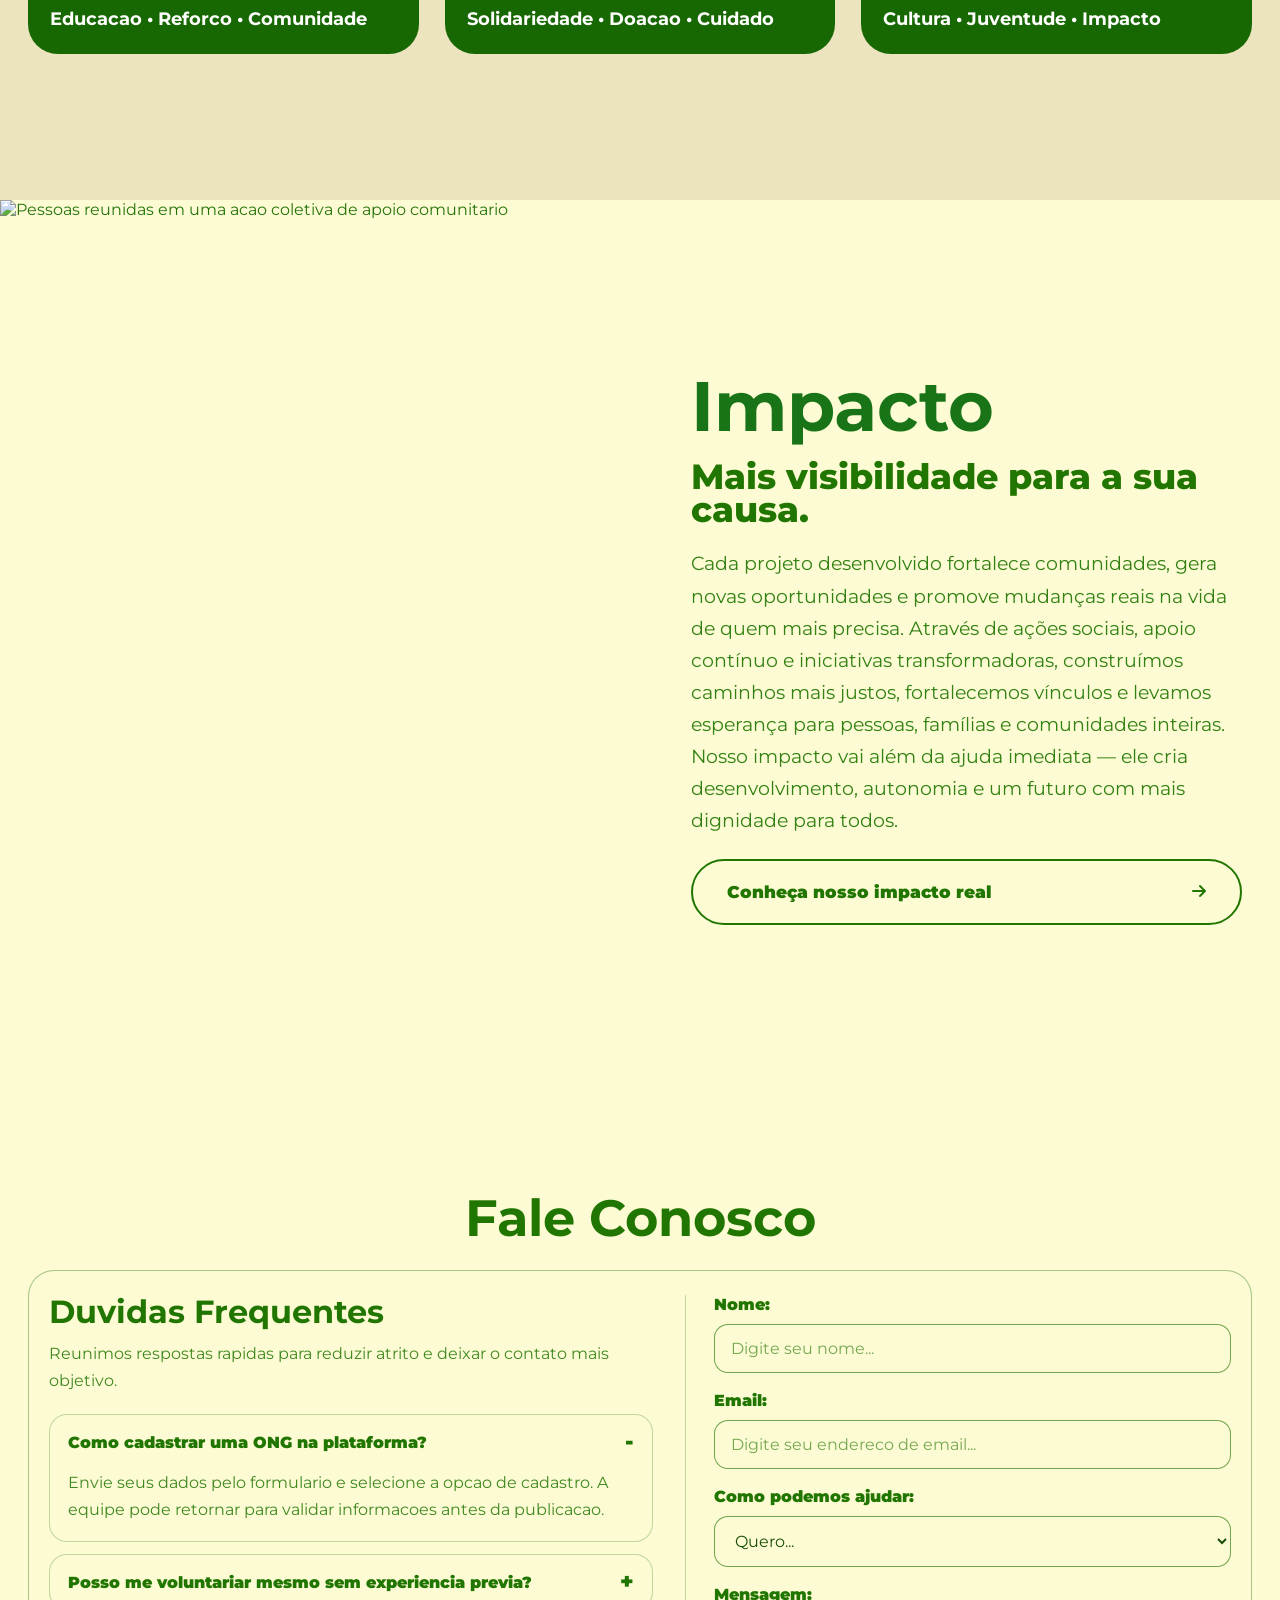
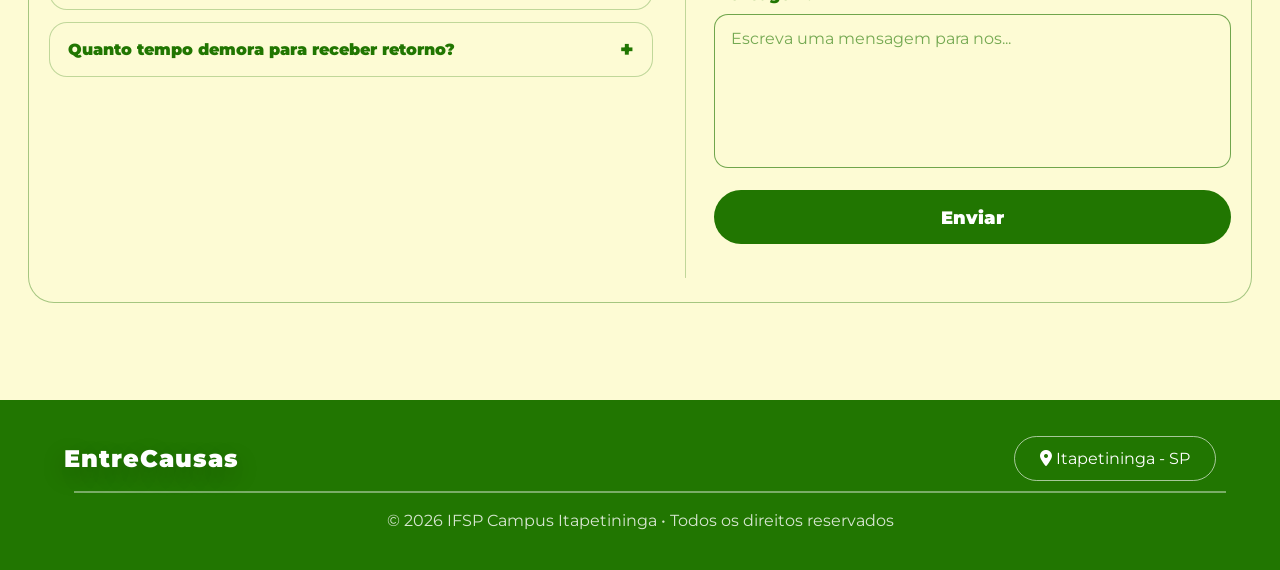
==== commit eb42d7eb: "Merge branch 'main' into feat/botao_insta_tela_detalhes" ====
--- a/index.html
+++ b/index.html
@@ -31,10 +31,10 @@
             <nav id="nav-principal" aria-label="Navegacao principal">
                 <ul id="ul-cabecalho">
                     <!-- inicio manda para hero -->
-                    <li><a class="a-cabecalho" href="#hero">Inicio</a></li>
-                    <li><a class="a-cabecalho" href="#descobrir">Descobrir ONGs</a></li>
-                    <li><a class="a-cabecalho" href="#impacto">Impacto</a></li>
-                    <li><a class="a-cabecalho" href="#fale_conosco">Fale Conosco</a></li>
+                    <li><a class="a-cabecalho" href="#titulo-hero">Inicio</a></li>
+                    <li><a class="a-cabecalho" href="#titulo-descobrir">Descobrir ONGs</a></li>
+                    <li><a class="a-cabecalho" href="#titulo-impacto">Impacto</a></li>
+                    <li><a class="a-cabecalho" href="#titulo-fale-conosco">Fale Conosco</a></li>
                 </ul>
             </nav>
         </header>
@@ -48,11 +48,11 @@
                         style="background-image:url('./img/hero/slide-1.png')">
                         <div class="hero-overlay"></div>
                         <div class="hero-content">
-                            <h1>Lorem ipsum <span class="hero-highlight">dolor sit</span> amet</h1>
+                            <h1 id="titulo-hero">Lorem ipsum dolor sit amet</h1>
                             <p class="hero-sub">Lorem ipsum dolor sit amet, consectetur adipiscing elit. Sed do
                                 eiusmod tempor incididunt ut labore et dolore magna aliqua.</p>
                             <div class="hero-actions">
-                                <a href="paginaexemplo.html" class="btn btn--primary">Conhecer Causa <i class="fa-solid fa-arrow-right" aria-hidden="true"></i></a>
+                                <a href="#" class="btn btn--primary">Conhecer Causa <i class="fa-solid fa-arrow-right" aria-hidden="true"></i></a>
                             </div>
                         </div>
                     </div>
@@ -60,11 +60,11 @@
                         style="background-image:url('./img/hero/slide-2.png')">
                         <div class="hero-overlay"></div>
                         <div class="hero-content">
-                            <h1>Ut enim ad <span class="hero-highlight">minim veniam</span></h1>
+                            <h1>Ut enim ad minim veniam</h1>
                             <p class="hero-sub">Ut enim ad minim veniam, quis nostrud exercitation ullamco laboris
                                 nisi ut aliquip ex ea commodo consequat.</p>
                             <div class="hero-actions">
-                                <a href="#descobrir" class="btn btn--primary">Conhecer Causa <i class="fa-solid fa-arrow-right" aria-hidden="true"></i></a>
+                                <a href="#titulo-descobrir" class="btn btn--primary">Conhecer Causa <i class="fa-solid fa-arrow-right" aria-hidden="true"></i></a>
                             </div>
                         </div>
                     </div>
@@ -72,7 +72,7 @@
                         style="background-image:url('./img/hero/slide-3.png')">
                         <div class="hero-overlay"></div>
                         <div class="hero-content">
-                            <h1>Duis aute irure <span class="hero-highlight">dolor reprehenderit</span></h1>
+                            <h1>Duis aute irure dolor reprehenderit</h1>
                             <p class="hero-sub">Duis aute irure dolor in reprehenderit in voluptate velit esse
                                 cillum dolore eu fugiat nulla pariatur.</p>
                             <div class="hero-actions">
@@ -84,11 +84,11 @@
                         style="background-image:url('./img/hero/slide-4.png')">
                         <div class="hero-overlay"></div>
                         <div class="hero-content">
-                            <h1>Excepteur sint <span class="hero-highlight">occaecat cupidatat</span></h1>
+                            <h1>Excepteur sint occaecat cupidatat</h1>
                             <p class="hero-sub">Excepteur sint occaecat cupidatat non proident, sunt in culpa qui
                                 officia deserunt mollit anim id est laborum.</p>
                             <div class="hero-actions">
-                                <a href="#descobrir" class="btn btn--primary">Conhecer Causa <i class="fa-solid fa-arrow-right" aria-hidden="true"></i></a>
+                                <a href="#titulo-descobrir" class="btn btn--primary">Conhecer Causa <i class="fa-solid fa-arrow-right" aria-hidden="true"></i></a>
                             </div>
                         </div>
                     </div>
@@ -162,100 +162,23 @@
 
             <section id="impacto" aria-labelledby="titulo-impacto">
                 <div class="section-inner section-inner--wide">
-                    <div class="impacto-header">
-                        <h2 id="titulo-impacto">Impacto</h2>
-                    </div>
-
-                    <div class="impacto-carousel" data-impacto-carousel aria-roledescription="carrossel" aria-label="Carrossel de impacto">
-                        <button class="impacto-arrow impacto-arrow--prev" type="button" data-impacto-prev
-                            aria-label="Slide anterior">
-                            <i class="fa-solid fa-chevron-left" aria-hidden="true"></i>
-                        </button>
-
-                        <div class="impacto-stage">
-                            <article class="impacto-slide is-active" data-impacto-slide>
-                                <div class="impacto-shell">
-                                    <div class="impacto-media">
-                                        <span class="impacto-badge">
-                                            <i class="fa-solid fa-people-group" aria-hidden="true"></i>
-                                            Comunidade
-                                        </span>
-                                        <img src="./img/carrossel/instituto-nosso-lar/fotografia-Instituto-Nosso-Lar-Horizontal-Desktop.jpg"
-                                            alt="Pessoas reunidas em uma acao coletiva de apoio comunitario">
-                                    </div>
-
-                                    <div class="impacto-copy">
-                                        <p class="impacto-headline">Juntos geramos impacto real</p>
-                                        <p class="impacto-text">
-                                            O EntreCausas aproxima pessoas, projetos e redes de apoio que fortalecem o
-                                            acolhimento local. Cada encontro vira mais cuidado, mais presenca e mais chance
-                                            de transformar trajetorias com dignidade.
-                                        </p>
-                                        <a href="#descobrir" class="impacto-cta">Veja mais sobre a comunidade</a>
-                                    </div>
-                                </div>
-                            </article>
-
-                            <article class="impacto-slide" data-impacto-slide>
-                                <div class="impacto-shell">
-                                    <div class="impacto-media">
-                                        <span class="impacto-badge">
-                                            <i class="fa-solid fa-hand-holding-heart" aria-hidden="true"></i>
-                                            Acolhimento
-                                        </span>
-                                        <img src="./img/carrossel/sos-animais/fotografia-SOS-Animais-Vertical-Mobile.jpg"
-                                            alt="Momento de cuidado e acolhimento em um projeto social">
-                                    </div>
-
-                                    <div class="impacto-copy">
-                                        <p class="impacto-headline">Pessoas e projetos que mudam vidas</p>
-                                        <p class="impacto-text">
-                                            A vitrine institucional ajuda iniciativas sociais a contarem sua historia com
-                                            clareza e credibilidade. Isso amplia apoio, engaja voluntarios e cria uma ponte
-                                            mais direta entre quem quer ajudar e quem esta fazendo a diferenca.
-                                        </p>
-                                        <a href="#descobrir" class="impacto-cta">Veja mais sobre a comunidade</a>
-                                    </div>
-                                </div>
-                            </article>
-
-                            <article class="impacto-slide" data-impacto-slide>
-                                <div class="impacto-shell">
-                                    <div class="impacto-media">
-                                        <span class="impacto-badge">
-                                            <i class="fa-solid fa-seedling" aria-hidden="true"></i>
-                                            Impacto social
-                                        </span>
-                                        <img src="https://images.unsplash.com/photo-1517486808906-6ca8b3f04846?auto=format&fit=crop&w=1200&q=80"
-                                            alt="Voluntarios reunidos em um projeto social comunitario">
-                                    </div>
-
-                                    <div class="impacto-copy">
-                                        <p class="impacto-headline">Pequenas acoes, grandes mudancas</p>
-                                        <p class="impacto-text">
-                                            Quando uma ONG ganha visibilidade, toda a comunidade responde melhor. O impacto
-                                            aparece em novas parcerias, campanhas mais fortes e uma rede de confianca que
-                                            sustenta resultados de longo prazo.
-                                        </p>
-                                        <a href="#descobrir" class="impacto-cta">Veja mais sobre a comunidade</a>
-                                    </div>
-                                </div>
-                            </article>
-                        </div>
-
-                        <button class="impacto-arrow impacto-arrow--next" type="button" data-impacto-next
-                            aria-label="Proximo slide">
-                            <i class="fa-solid fa-chevron-right" aria-hidden="true"></i>
-                        </button>
-                    </div>
-
-                    <div class="impacto-dots" role="tablist" aria-label="Indicadores do carrossel">
-                        <button class="impacto-dot is-active" type="button" data-impacto-dot aria-label="Ir para o slide 1"
-                            aria-current="true"></button>
-                        <button class="impacto-dot" type="button" data-impacto-dot aria-label="Ir para o slide 2"
-                            aria-current="false"></button>
-                        <button class="impacto-dot" type="button" data-impacto-dot aria-label="Ir para o slide 3"
-                            aria-current="false"></button>
+                    <div class="impacto-shell impacto-shell--static">
+                        <div class="impacto-visual">
+                            <img src="./img/carrossel/instituto-nosso-lar/fotografia-Instituto-Nosso-Lar-Horizontal-Desktop.jpg"
+                                alt="Pessoas reunidas em uma acao coletiva de apoio comunitario">
+                        </div>
+
+                        <div class="impacto-copy impacto-copy--static">
+                            <div class="impacto-header">
+                                <h2 id="titulo-impacto">Impacto</h2>
+                            </div>
+
+                            <p class="impacto-headline">Mais visibilidade para a sua causa.</p>
+                            <p class="impacto-text">
+                                Cada projeto desenvolvido fortalece comunidades, gera novas oportunidades e promove mudanças reais na vida de quem mais precisa. Através de ações sociais, apoio contínuo e iniciativas transformadoras, construímos caminhos mais justos, fortalecemos vínculos e levamos esperança para pessoas, famílias e comunidades inteiras. Nosso impacto vai além da ajuda imediata — ele cria desenvolvimento, autonomia e um futuro com mais dignidade para todos.
+                            </p>
+                            <a href="detalhes.html" class="impacto-cta">Conheça nosso impacto real</a>
+                        </div>
                     </div>
                 </div>
             </section>
--- a/style.css
+++ b/style.css
@@ -1,3 +1,7 @@
+html {
+    scroll-behavior: smooth;
+}
+
 @font-face {
     font-family: "Waffle Soft";
     src: url("./font/Waffle Soft/MADE Waffle Soft PERSONAL USE.otf") format("opentype");
@@ -318,6 +322,13 @@
     align-items: center;
 }
 
+#titulo-hero,
+#titulo-descobrir,
+#titulo-impacto,
+#titulo-fale-conosco {
+    scroll-margin-top: clamp(72px, 8vw, 100px);
+}
+
 #descobrir {
     padding: 40px 0;
     background: #ece3bf;
@@ -1000,24 +1011,49 @@
     cursor: pointer;
 }
 
-.btn-doar {
-    background: #1b5e20;
-    color: white;
-    border: none;
-    padding: 14px;
+.social-actions {
+    display: grid;
+    grid-template-columns: repeat(2, auto);
+    gap: 10px;
+}
+
+.btn-instagram,
+.btn-facebook,
+.btn-voluntario {
+    height: 49px;
+    padding: 0 14px;
     border-radius: 999px;
     font-weight: bold;
     cursor: pointer;
+
+    display: flex;
+    align-items: center;
+    justify-content: center;
+}
+
+.btn-instagram {
+    background: linear-gradient(135deg,
+            #feda75 0%,
+            #fa7e1e 25%,
+            #d62976 50%,
+            #962fbf 75%,
+            #4f5bd5 100%);
+    color: white;
+    border: none;
+}
+
+.btn-facebook {
+    background:#3b5998;   
+    color: white;
+    border: none;
 }
 
 .btn-voluntario {
     background: transparent;
     border: 1px solid #1b5e20;
     color: #1b5e20;
-    padding: 14px;
-    border-radius: 999px;
-    font-weight: bold;
-    cursor: pointer;
+
+    grid-column: 1 / 3;
 }
 
 .modal {
@@ -1749,6 +1785,148 @@
 }
 
 /* ===========================
+   IMPACTO ESTATICO
+   =========================== */
+
+#impacto {
+    padding: 0;
+    min-height: 100svh;
+    align-items: stretch;
+}
+
+#impacto + #fale_conosco {
+    margin-top: 0;
+    padding-top: 0;
+}
+
+#impacto + #fale_conosco .section-inner.section-inner--wide {
+    padding-top: clamp(2rem, 4vw, 3.125rem);
+}
+
+#impacto .section-inner.section-inner--wide {
+    width: 100%;
+    max-width: none;
+}
+
+#impacto .impacto-header {
+    margin: 0;
+    text-align: left;
+}
+
+#impacto .impacto-header h2 {
+    font-size: clamp(2.8rem, 6vw, 4.4rem);
+    line-height: 0.94;
+}
+
+#impacto .impacto-shell.impacto-shell--static {
+    display: grid;
+    grid-template-columns: 1fr;
+    gap: 0;
+    overflow: hidden;
+    width: 100%;
+    min-height: 100svh;
+    max-height: none;
+    padding: 0;
+    border: none;
+    border-radius: 0;
+    background: #fdfbd4;
+}
+
+#impacto .impacto-visual {
+    position: relative;
+    min-height: 0;
+    aspect-ratio: 4 / 3;
+    overflow: hidden;
+}
+
+#impacto .impacto-visual img {
+    width: 100%;
+    height: 100%;
+    min-height: 0;
+    max-height: none;
+    object-fit: cover;
+    display: block;
+    filter: saturate(0.92);
+}
+
+#impacto .impacto-copy.impacto-copy--static {
+    display: grid;
+    align-content: start;
+    gap: 22px;
+    padding: 28px 28px 34px;
+    background: #fdfbd4;
+}
+
+#impacto .impacto-headline {
+    width: 100%;
+    max-width: none;
+    font-size: clamp(1.45rem, 3vw, 2.2rem);
+    font-family: "Montserrat", Arial, sans-serif;
+    font-weight: 800;
+    line-height: 0.93;
+}
+
+#impacto .impacto-text {
+    max-width: 34rem;
+    font-size: clamp(1rem, 2vw, 1.18rem);
+    line-height: 1.7;
+}
+
+#impacto .impacto-cta {
+    width: 100%;
+    max-width: none;
+    justify-content: space-between;
+    gap: 16px;
+    transition: background-color 0.25s ease, color 0.25s ease, border-color 0.25s ease;
+}
+
+#impacto .impacto-cta:hover,
+#impacto .impacto-cta:focus-visible {
+    transform: none;
+}
+
+#impacto .impacto-cta::after {
+    content: "\f061";
+    font-family: "Font Awesome 6 Free";
+    font-weight: 900;
+    font-size: 0.95em;
+    line-height: 1;
+    flex-shrink: 0;
+}
+
+@media (min-width: 768px) {
+    #impacto .impacto-shell.impacto-shell--static {
+        grid-template-columns: minmax(0, 1.02fr) minmax(0, 0.98fr);
+        min-height: 100svh;
+    }
+
+    #impacto .impacto-visual {
+        min-height: 0;
+        aspect-ratio: auto;
+    }
+
+    #impacto .impacto-visual img {
+        min-height: 0;
+    }
+
+    #impacto .impacto-copy.impacto-copy--static {
+        align-content: center;
+        padding: 40px 34px 44px;
+    }
+}
+
+@media (min-width: 1024px) {
+    #impacto .impacto-shell.impacto-shell--static {
+        grid-template-columns: minmax(0, 1.02fr) minmax(360px, 0.98fr);
+        min-height: 100svh;
+    }
+
+    #impacto .impacto-copy.impacto-copy--static {
+        padding: 46px 38px 48px;
+    }
+}
+
+/* ===========================
    FOCUS VISIBLE - CONTEXTOS
    =========================== */
 
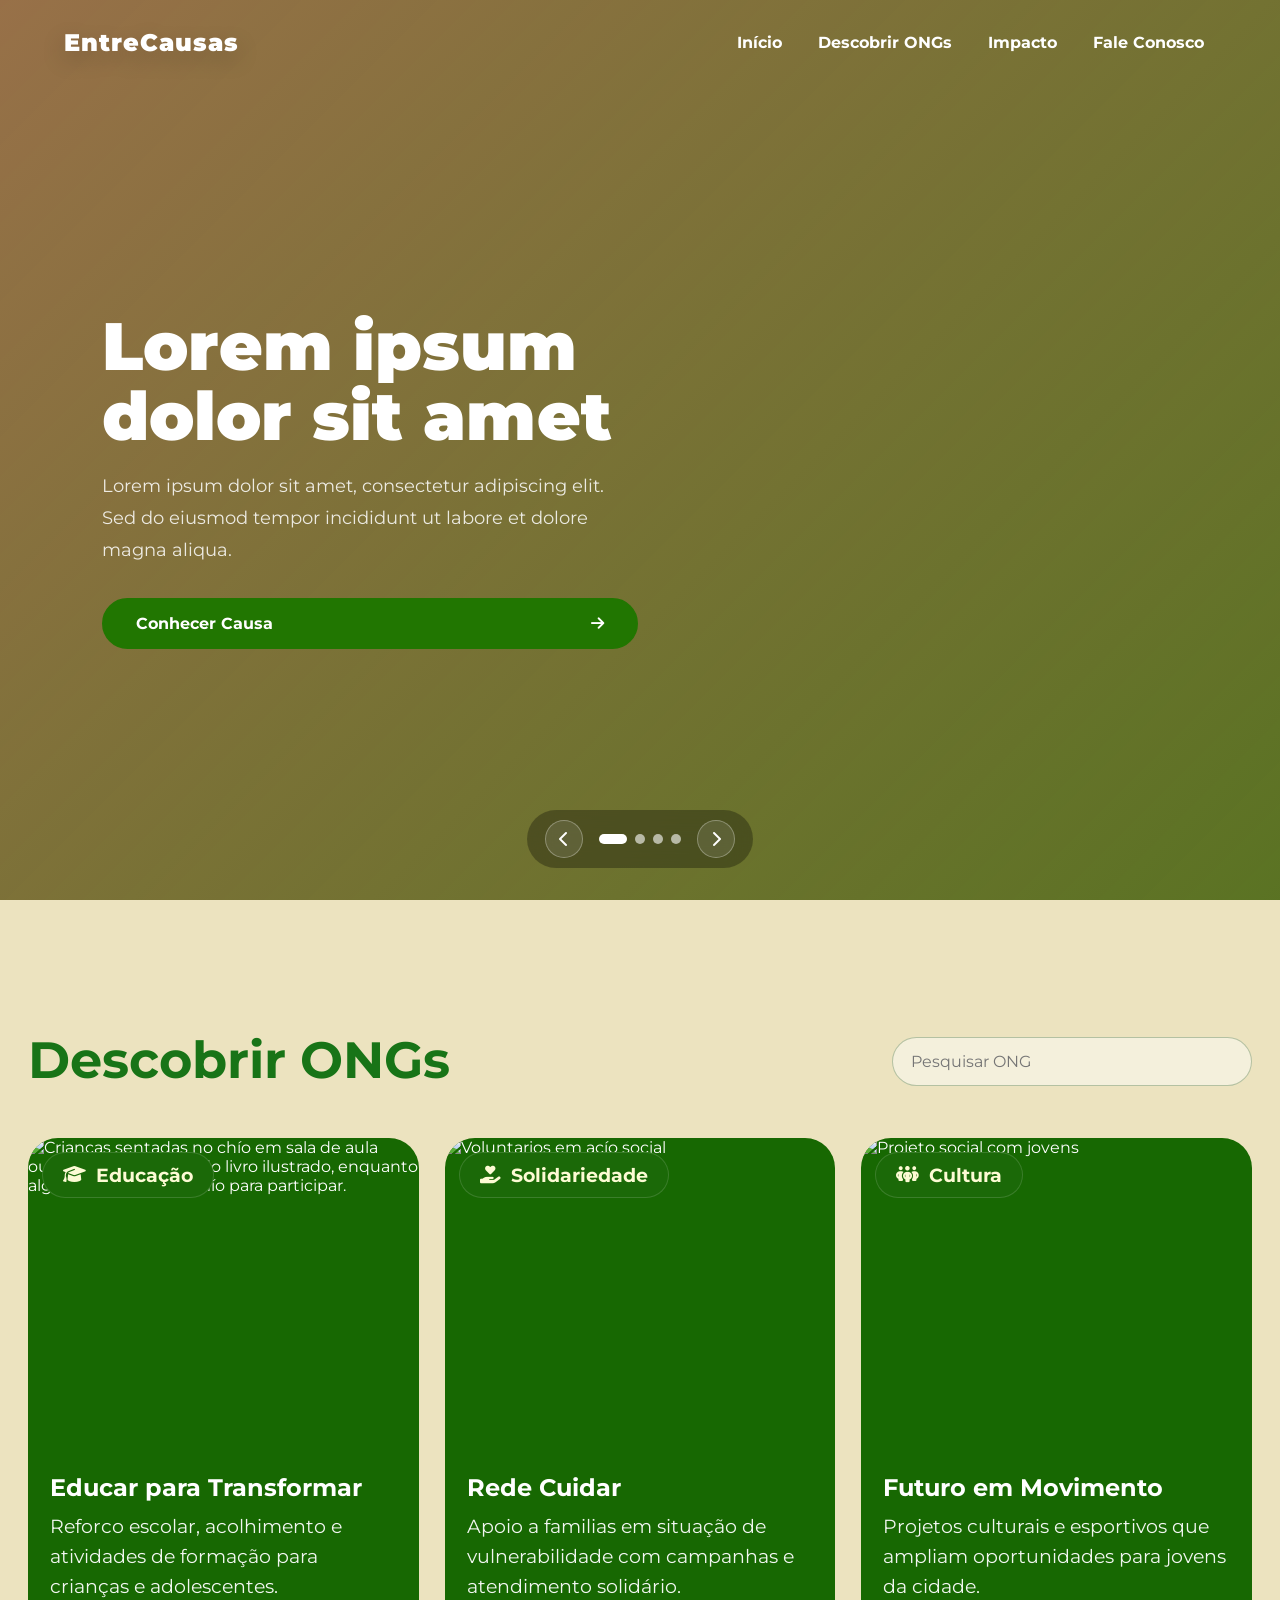
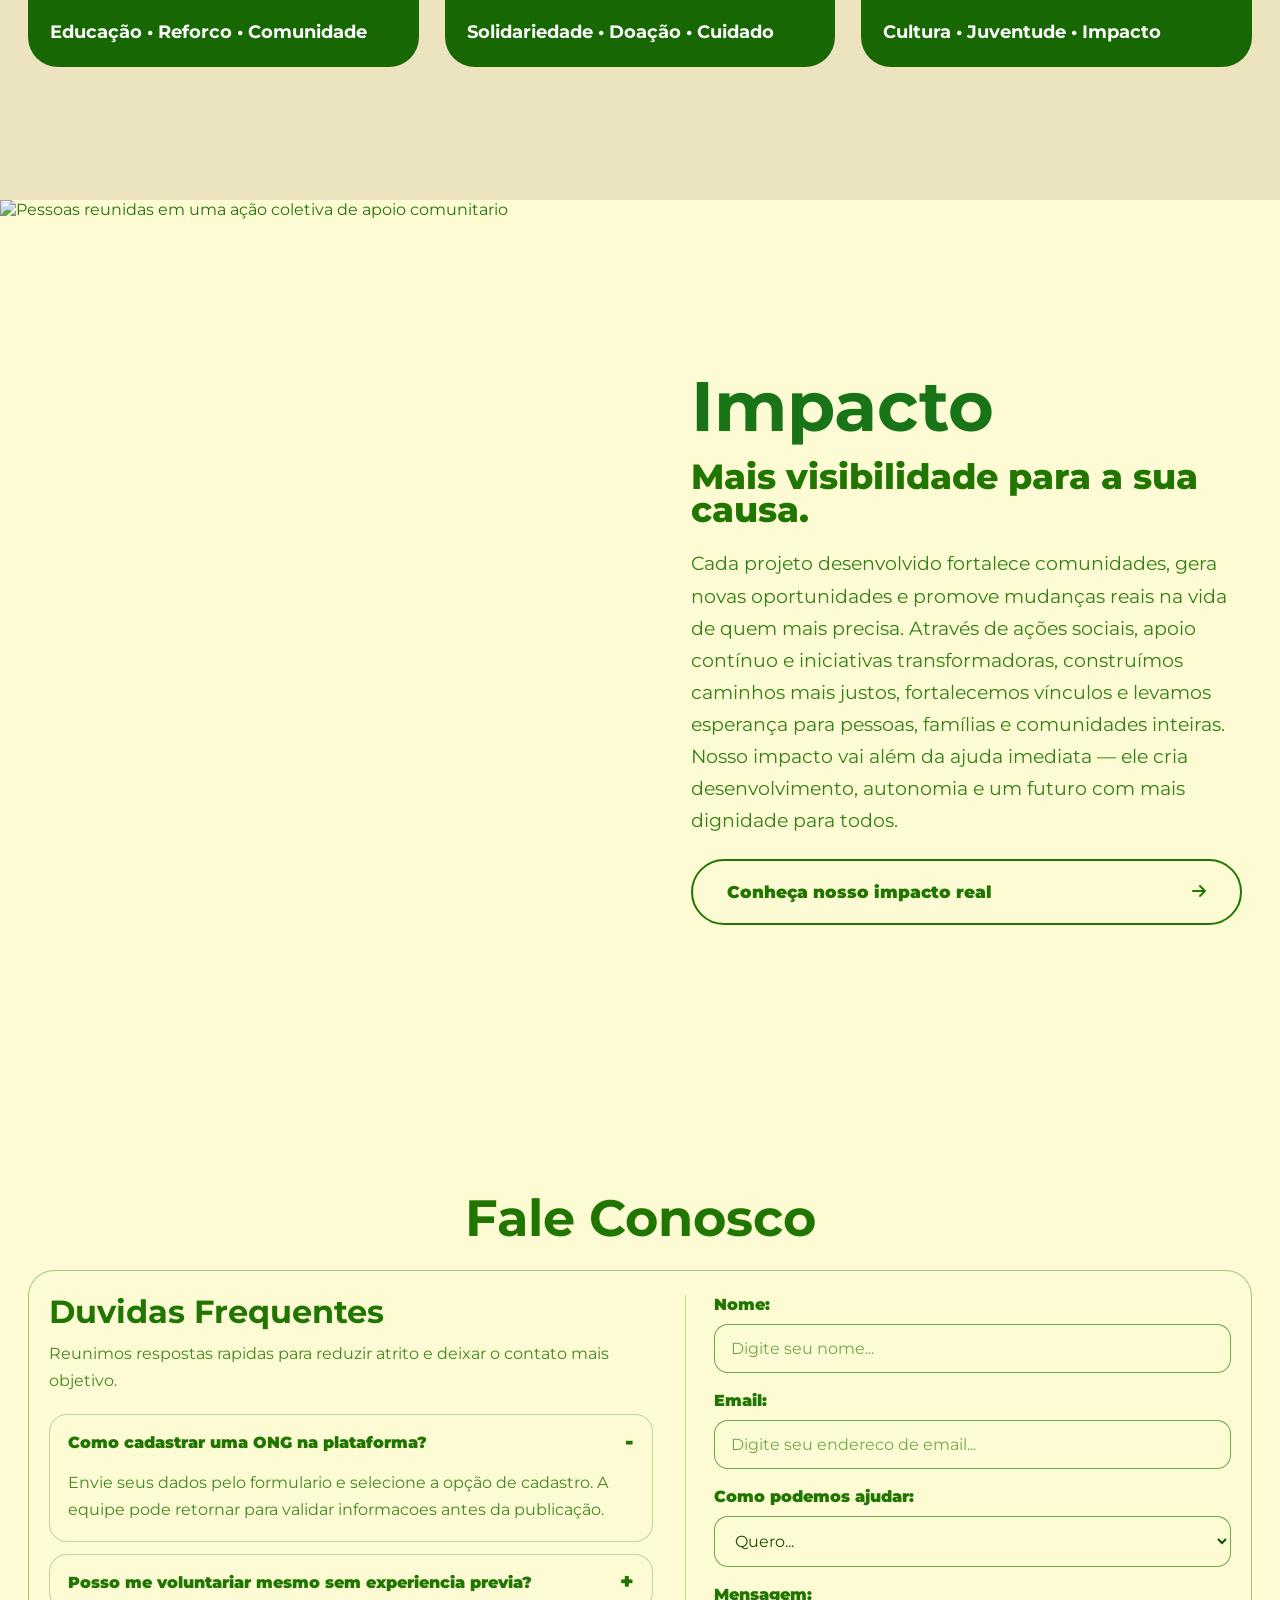
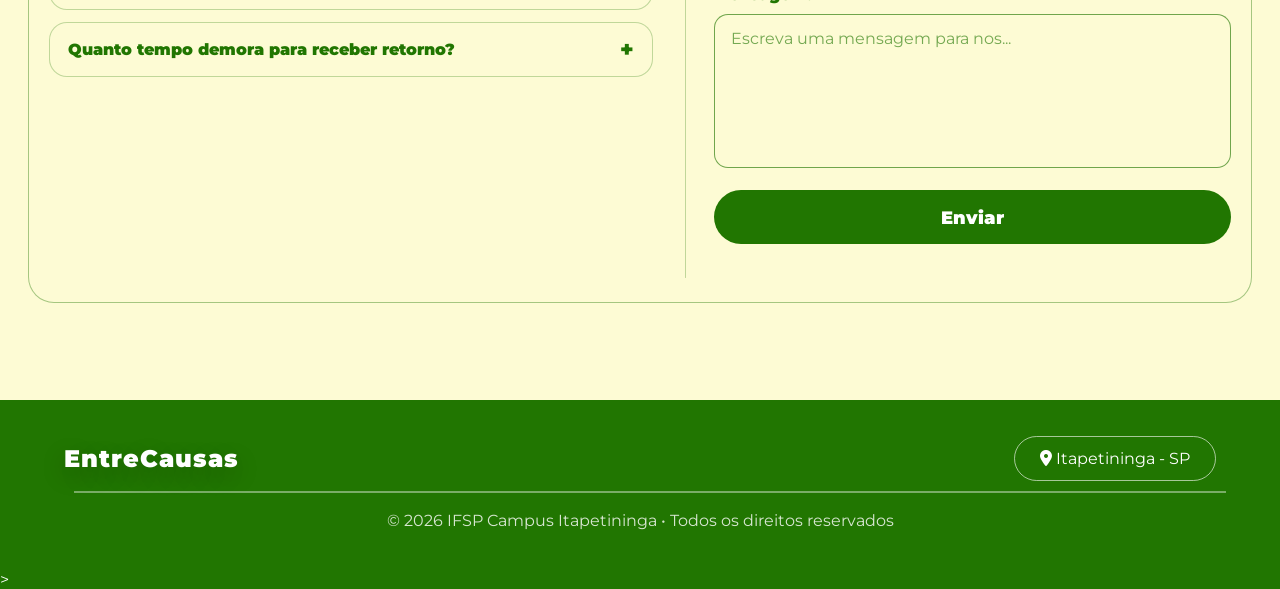
==== commit ee07b2e1: "fix: arrumando pontuação e acentuação novamente" ====
--- a/index.html
+++ b/index.html
@@ -30,8 +30,8 @@
 
             <nav id="nav-principal" aria-label="Navegacao principal">
                 <ul id="ul-cabecalho">
-                    <!-- inicio manda para hero -->
-                    <li><a class="a-cabecalho" href="#titulo-hero">Inicio</a></li>
+                    <!-- início manda para hero -->
+                    <li><a class="a-cabecalho" href="#titulo-hero">Início</a></li>
                     <li><a class="a-cabecalho" href="#titulo-descobrir">Descobrir ONGs</a></li>
                     <li><a class="a-cabecalho" href="#titulo-impacto">Impacto</a></li>
                     <li><a class="a-cabecalho" href="#titulo-fale-conosco">Fale Conosco</a></li>
@@ -128,24 +128,24 @@
                             <input id="pesquisa-ong" type="search" placeholder="Pesquisar ONG">
                         </form>
                     </div>
-
+                    <div id="ongs"></div>
                     <div id="ongs">
                         <a href="detalhes.html" class="cards">
-                            <span class="card-badge"><i class="fa-solid fa-graduation-cap" aria-hidden="true"></i> Educacao</span>
+                            <span class="card-badge"><i class="fa-solid fa-graduation-cap" aria-hidden="true"></i> Educação</span>
                             <img src="https://images.unsplash.com/photo-1588075592446-265fd1e6e76f?q=80&w=1172&auto=format&fit=crop&ixlib=rb-4.1.0&ixid=M3wxMjA3fDB8MHxwaG90by1wYWdlfHx8fGVufDB8fHx8fA%3D%3D"
-                                alt="Crianças sentadas no chão em sala de aula ouvem professora lendo livro ilustrado, enquanto algumas levantam a mão para participar.">
+                                alt="Crianças sentadas no chío em sala de aula ouvem professora lendo livro ilustrado, enquanto algumas levantam a mío para participar.">
                             <h3>Educar para Transformar</h3>
-                            <p>Reforco escolar, acolhimento e atividades de formacao para criancas e adolescentes.</p>
-                            <h4>Educacao • Reforco • Comunidade</h4>
+                            <p>Reforco escolar, acolhimento e atividades de formação para crianças e adolescentes.</p>
+                            <h4>Educação • Reforco • Comunidade</h4>
                         </a>
 
                         <a href="#" class="cards">
                             <span class="card-badge"><i class="fa-solid fa-hand-holding-heart" aria-hidden="true"></i> Solidariedade</span>
                             <img src="https://images.unsplash.com/photo-1509099836639-18ba1795216d"
-                                alt="Voluntarios em ação social">
+                                alt="Voluntarios em açío social">
                             <h3>Rede Cuidar</h3>
-                            <p>Apoio a familias em situacao de vulnerabilidade com campanhas e atendimento solidario.</p>
-                            <h4>Solidariedade • Doacao • Cuidado</h4>
+                            <p>Apoio a familias em situação de vulnerabilidade com campanhas e atendimento solidário.</p>
+                            <h4>Solidariedade • Doação • Cuidado</h4>
                         </a>
 
                         <a href="#" class="cards">
@@ -165,7 +165,7 @@
                     <div class="impacto-shell impacto-shell--static">
                         <div class="impacto-visual">
                             <img src="./img/carrossel/instituto-nosso-lar/fotografia-Instituto-Nosso-Lar-Horizontal-Desktop.jpg"
-                                alt="Pessoas reunidas em uma acao coletiva de apoio comunitario">
+                                alt="Pessoas reunidas em uma ação coletiva de apoio comunitario">
                         </div>
 
                         <div class="impacto-copy impacto-copy--static">
@@ -175,9 +175,9 @@
 
                             <p class="impacto-headline">Mais visibilidade para a sua causa.</p>
                             <p class="impacto-text">
-                                Cada projeto desenvolvido fortalece comunidades, gera novas oportunidades e promove mudanças reais na vida de quem mais precisa. Através de ações sociais, apoio contínuo e iniciativas transformadoras, construímos caminhos mais justos, fortalecemos vínculos e levamos esperança para pessoas, famílias e comunidades inteiras. Nosso impacto vai além da ajuda imediata — ele cria desenvolvimento, autonomia e um futuro com mais dignidade para todos.
+                                Cada projeto desenvolvido fortalece comunidades, gera novas oportunidades e promove mudanças reais na vida de quem mais precisa. Através de ações sociais, apoio contí­nuo e iniciativas transformadoras, construí­mos caminhos mais justos, fortalecemos ví­nculos e levamos esperança para pessoas, famí­lias e comunidades inteiras. Nosso impacto vai além da ajuda imediata — ele cria desenvolvimento, autonomia e um futuro com mais dignidade para todos.
                             </p>
-                            <a href="detalhes.html" class="impacto-cta">Conheça nosso impacto real</a>
+                            <a href="impacto.html" class="impacto-cta">Conheça nosso impacto real</a>
                         </div>
                     </div>
                 </div>
@@ -201,14 +201,14 @@
                             <div class="faq-list">
                                 <details class="faq-item" open>
                                     <summary>Como cadastrar uma ONG na plataforma?</summary>
-                                    <p>Envie seus dados pelo formulario e selecione a opcao de cadastro. A equipe pode
-                                        retornar para validar informacoes antes da publicacao.</p>
+                                    <p>Envie seus dados pelo formulario e selecione a opção de cadastro. A equipe pode
+                                        retornar para validar informacoes antes da publicação.</p>
                                 </details>
 
                                 <details class="faq-item">
                                     <summary>Posso me voluntariar mesmo sem experiencia previa?</summary>
-                                    <p>Sim. Muitas iniciativas precisam de apoio em comunicacao, organizacao, eventos,
-                                        arrecadacao e acoes presenciais.</p>
+                                    <p>Sim. Muitas iniciativas precisam de apoio em comunicação, organização, eventos,
+                                        arrecadação e ações presenciais.</p>
                                 </details>
 
                                 <details class="faq-item">
@@ -285,3 +285,4 @@
 </body>
 
 </html>
+>
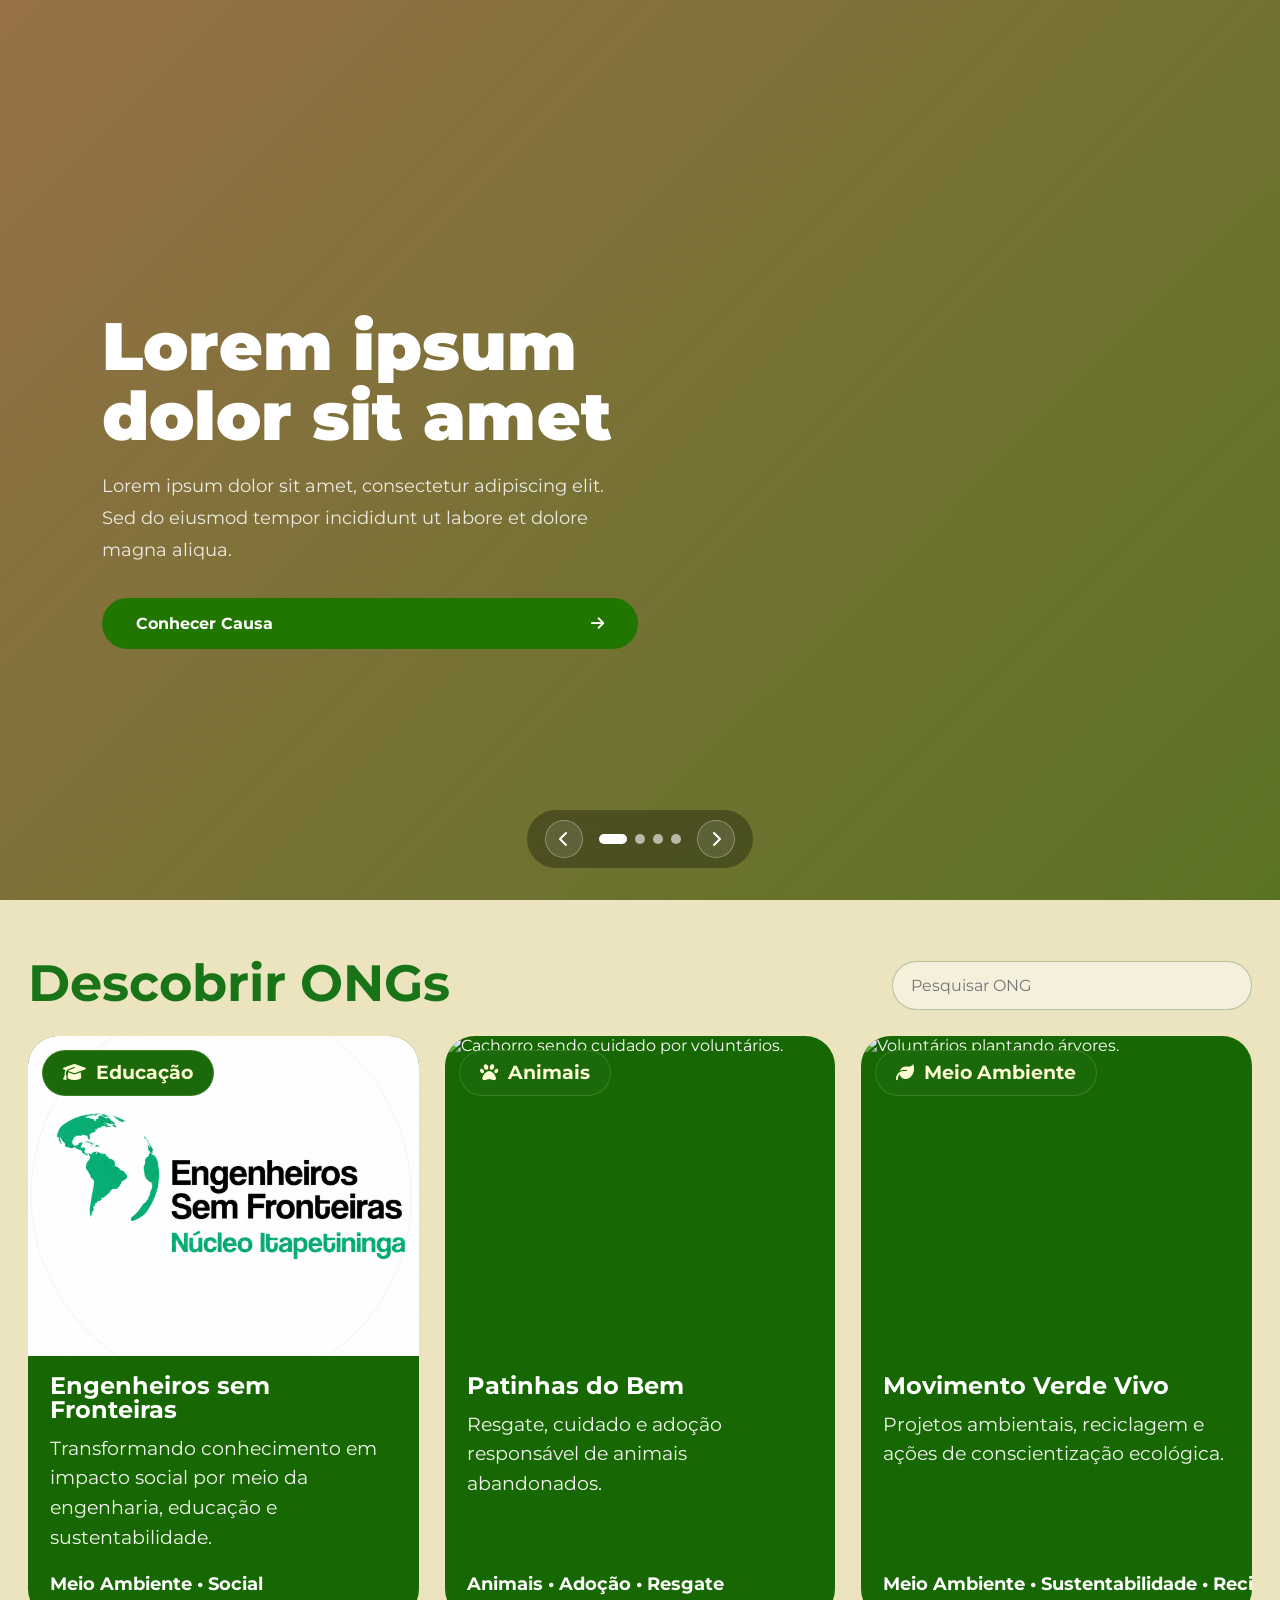
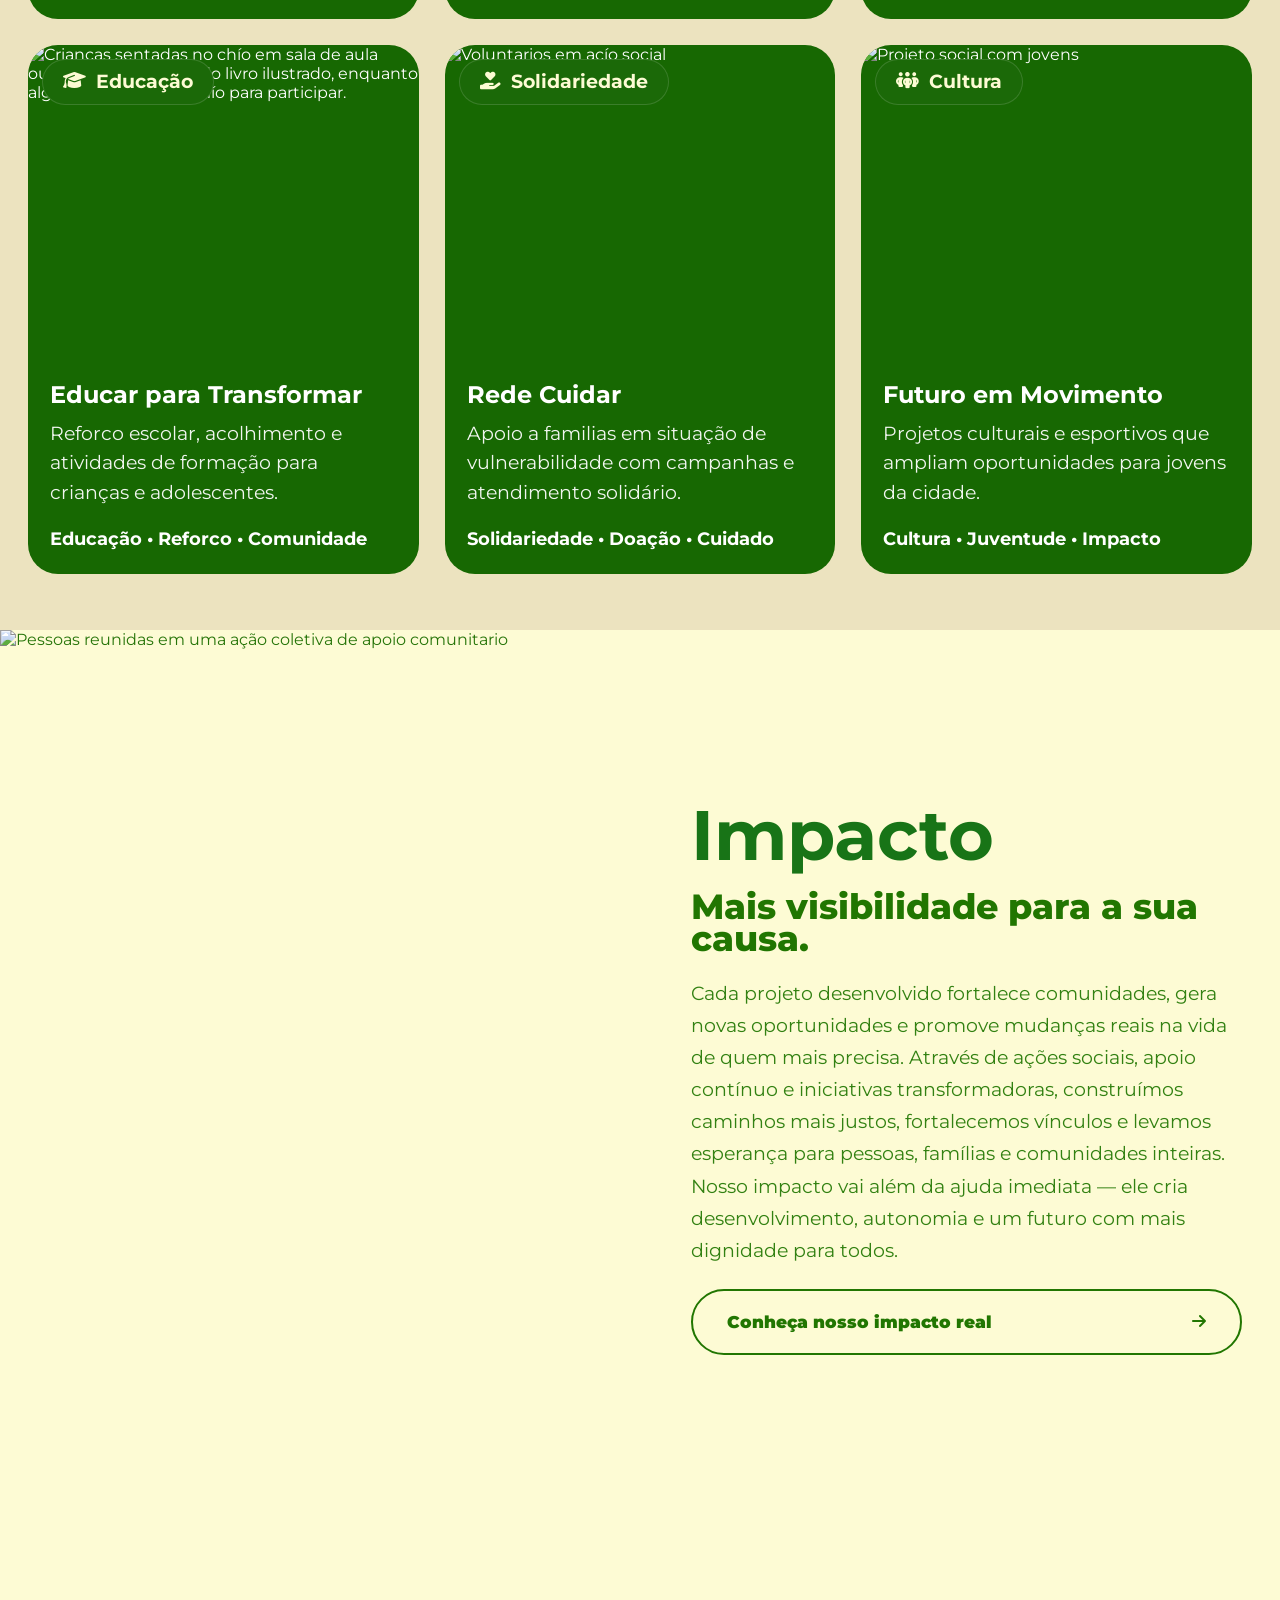
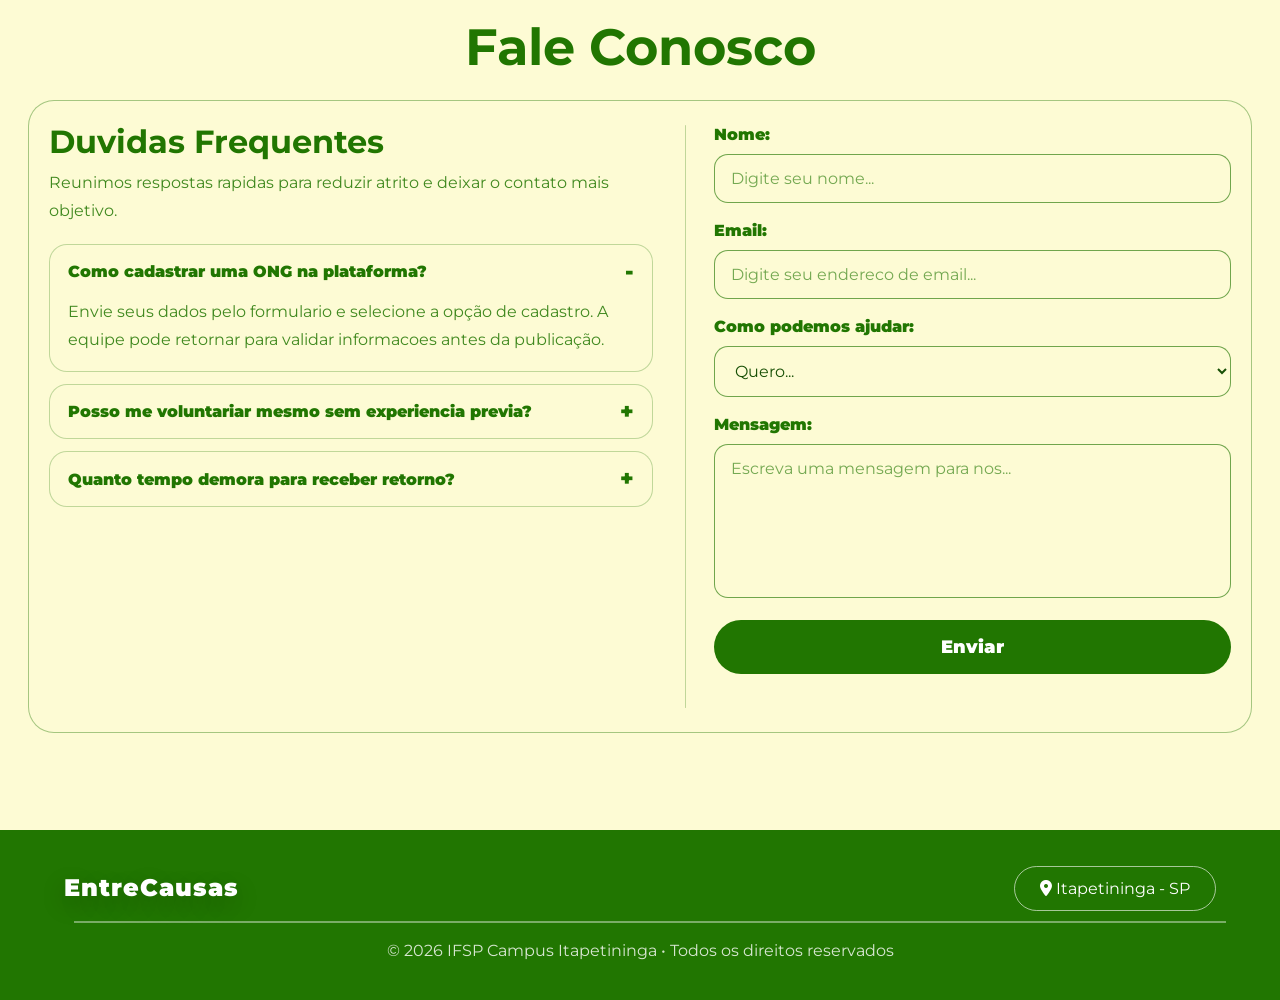
==== commit c2d55010: "feat: botão de acessibilidade." ====
--- a/index.html
+++ b/index.html
@@ -282,7 +282,8 @@
     new window.VLibras.Widget('https://vlibras.gov.br/app');
   </script>
 
+  <script src="https://cdn.userway.org/widget.js" data-account="v1ay4b37l9"></script>
+
 </body>
 
-</html>
->+</html>
--- a/style.css
+++ b/style.css
@@ -1,4 +1,4 @@
-html {
+﻿html {
     scroll-behavior: smooth;
 }
 
@@ -325,7 +325,16 @@
 #titulo-hero,
 #titulo-descobrir,
 #titulo-impacto,
-#titulo-fale-conosco {
+#titulo-fale-conosco,
+#titulo-impacto-pagina,
+#mais-visibilidade,
+#titulo-mais-visibilidade,
+#encontrar-causas,
+#titulo-encontrar-causas,
+#mais-voluntarios,
+#titulo-mais-voluntarios,
+#imagem-fortalecida,
+#titulo-imagem-fortalecida {
     scroll-margin-top: clamp(72px, 8vw, 100px);
 }
 
@@ -460,7 +469,7 @@
 }
 
 .impacto-header {
-    /* add margin-top para melhorar a visualização quando clicado no nav */
+    /* add margin-top para melhorar a visualizaÃ§Ã£o quando clicado no nav */
     margin-top: 18px;
     margin-bottom: 18px;
     text-align: center;
@@ -990,11 +999,12 @@
     overflow: hidden;
 }
 
-.mapa img {
-    width: 100%;
-    height: 140px;
-    object-fit: cover;
+.mapa iframe {
+    width: 100%;
+    height: 220px;
+    border: 0;
     display: block;
+    border-radius: 15px;
 }
 
 .btn-mapa {
@@ -1013,7 +1023,7 @@
 
 .social-actions {
     display: grid;
-    grid-template-columns: repeat(2, auto);
+    grid-template-columns: repeat(auto-fit, minmax(140px, 1fr));
     gap: 10px;
 }
 
@@ -1043,7 +1053,7 @@
 }
 
 .btn-facebook {
-    background:#3b5998;   
+    background: #3b5998;
     color: white;
     border: none;
 }
@@ -1052,7 +1062,12 @@
     background: transparent;
     border: 1px solid #1b5e20;
     color: #1b5e20;
-
+    grid-column: 1/3;
+
+}
+
+.btn-instagram.sozinho,
+.btn-facebook.sozinho {
     grid-column: 1 / 3;
 }
 
@@ -1078,9 +1093,10 @@
     background: #e7e2b8;
     padding: 25px;
     border-radius: 20px;
-    max-width: 320px;
+    max-width: 420px;
     text-align: center;
     color: #1b5e20;
+    word-break: break-word;
 }
 
 .modal-icon {
@@ -1089,13 +1105,14 @@
 }
 
 .modal-box h2 {
-    font-size: clamp(1.8rem, 4vw, 2.4rem);
+    font-size: clamp(1.8rem, 4vw, 1.4rem);
     margin-bottom: 10px;
 }
 
 .modal-box p {
     font-size: 0.9rem;
     margin-bottom: 20px;
+
 }
 
 #btn-continuar {
@@ -1310,10 +1327,6 @@
 
     .detalhe-imagem {
         height: 100%;
-    }
-
-    .detalhe-imagem img {
-        height: 450px;
     }
 
     .detalhe-card {
@@ -1715,6 +1728,10 @@
 
 @media (max-width: 767px) {
 
+    body:not(.page-impacto):not(.page-interna) #cabecalho {
+        position: absolute;
+    }
+
     .hero-controls {
         gap: 0;
         padding: 0;
@@ -1770,7 +1787,7 @@
         margin-top: auto;
     }
 
-    /* diminui o tamanho do carrosel não cabia na tela inteira */
+    /* diminui o tamanho do carrosel nÃ£o cabia na tela inteira */
     .impacto-stage {
         max-height: 800px;
     }
@@ -1794,12 +1811,12 @@
     align-items: stretch;
 }
 
-#impacto + #fale_conosco {
+#impacto+#fale_conosco {
     margin-top: 0;
     padding-top: 0;
 }
 
-#impacto + #fale_conosco .section-inner.section-inner--wide {
+#impacto+#fale_conosco .section-inner.section-inner--wide {
     padding-top: clamp(2rem, 4vw, 3.125rem);
 }
 
@@ -1927,6 +1944,943 @@
 }
 
 /* ===========================
+   PAGINA IMPACTO
+   =========================== */
+
+.page-impacto {
+    background: #fdfbd4;
+    color: #217601;
+}
+
+.page-impacto #cabecalho {
+    background: transparent;
+    backdrop-filter: none;
+}
+
+.page-impacto .h2-logo,
+.page-impacto .a-cabecalho,
+.page-impacto #menu-toggle {
+    color: #217601;
+    text-shadow: none;
+}
+
+.page-impacto #menu-toggle:hover,
+.page-impacto #menu-toggle:focus-visible,
+.page-impacto #menu-toggle[aria-expanded="true"] {
+    border-color: rgba(33, 118, 1, 0.9);
+}
+
+.page-impacto #menu-toggle span {
+    background: currentColor;
+}
+
+.page-impacto #nav-principal {
+    background: #fdfbd4;
+    border-color: rgba(33, 118, 1, 0.18);
+}
+
+.page-impacto #ul-cabecalho {
+    display: grid;
+    gap: 10px;
+}
+
+.page-impacto #menu-toggle {
+    display: inline-flex;
+}
+
+.page-impacto .a-cabecalho {
+    background: transparent;
+    border-radius: 0;
+}
+
+.page-impacto .a-cabecalho:hover,
+.page-impacto .a-cabecalho:focus-visible {
+    background: transparent;
+}
+
+.page-impacto.hero-past #cabecalho,
+.page-impacto.hero-past #cabecalho:hover,
+.page-impacto.hero-past #cabecalho:focus-within,
+.page-impacto.nav-can-hide.nav-reveal #cabecalho {
+    background: transparent;
+    backdrop-filter: none;
+}
+
+.page-impacto main {
+    padding: 0;
+}
+
+.page-impacto #hero {
+    height: auto;
+    min-height: 100svh;
+    overflow: visible;
+    background: #fdfbd4;
+}
+
+@media (max-width: 767px) {
+    .page-impacto #cabecalho {
+        position: absolute;
+    }
+}
+
+.impacto-pagina-hero {
+    width: 100%;
+}
+
+.impacto-page-inner {
+    width: min(1340px, calc(100% - 32px));
+    min-height: 100svh;
+    margin: 0 auto;
+    padding: 120px 0 52px;
+    display: grid;
+    align-content: center;
+    gap: 24px;
+}
+
+.impacto-page-intro {
+    display: grid;
+    gap: 12px;
+    max-width: 860px;
+    margin: 0 auto;
+    text-align: center;
+}
+
+.impacto-page-eyebrow {
+    color: #217601;
+    font-family: "Montserrat", Arial, sans-serif;
+    font-size: clamp(0.82rem, 1vw, 0.96rem);
+    font-weight: 800;
+    letter-spacing: 0.04em;
+    text-transform: uppercase;
+}
+
+.impacto-page-intro h1 {
+    color: #0f5212;
+    font-family: "Montserrat", Arial, sans-serif;
+    font-size: clamp(2.1rem, 4.8vw, 3.6rem);
+    font-weight: 900;
+    line-height: 0.94;
+    text-wrap: balance;
+}
+
+.impacto-page-lead {
+    max-width: 820px;
+    margin: 0 auto;
+    color: rgba(15, 82, 18, 0.88);
+    font-size: clamp(0.96rem, 1.45vw, 1.08rem);
+    line-height: 1.55;
+}
+
+.impacto-benefits-grid {
+    display: grid;
+    grid-template-columns: 1fr;
+    gap: 18px;
+}
+
+.impacto-benefit-card {
+    display: grid;
+    align-content: start;
+    justify-items: center;
+    gap: 14px;
+    min-height: 250px;
+    padding: 28px 22px 24px;
+    border: 2px solid rgba(33, 118, 1, 0.82);
+    border-radius: 24px;
+    background: #fdfbd4;
+    text-align: center;
+}
+
+.impacto-benefit-card--link {
+    color: inherit;
+    text-decoration: none;
+    transition: background-color 0.25s ease, border-color 0.25s ease, color 0.25s ease;
+}
+
+.impacto-benefit-card--link:hover,
+.impacto-benefit-card--link:focus-visible {
+    background: #217601;
+    color: #ffffff;
+}
+
+.impacto-benefit-card--link:hover h2,
+.impacto-benefit-card--link:hover p,
+.impacto-benefit-card--link:focus-visible h2,
+.impacto-benefit-card--link:focus-visible p {
+    color: #ffffff;
+}
+
+.impacto-benefit-card--link:hover .impacto-benefit-icon,
+.impacto-benefit-card--link:focus-visible .impacto-benefit-icon {
+    background: #ffffff;
+    color: #217601;
+}
+
+.impacto-benefit-icon {
+    display: grid;
+    place-items: center;
+    width: 78px;
+    height: 78px;
+    border-radius: 50%;
+    background: #0f5212;
+    color: #fdfbd4;
+    font-size: 2rem;
+}
+
+.impacto-benefit-card h2 {
+    color: #0f5212;
+    font-family: "Montserrat", Arial, sans-serif;
+    font-size: clamp(1.25rem, 2vw, 1.7rem);
+    font-weight: 800;
+    line-height: 1.24;
+}
+
+.impacto-benefit-card p {
+    color: rgba(18, 42, 22, 0.84);
+    font-size: clamp(0.98rem, 1.4vw, 1.08rem);
+    line-height: 1.62;
+}
+
+.impacto-detail-section {
+    background: #fdfbd4;
+    color: #0f5212;
+}
+
+.impacto-detail-inner {
+    width: min(1360px, calc(100% - 32px));
+    margin: 0 auto;
+    padding: 56px 0 64px;
+    display: grid;
+    gap: 28px;
+}
+
+.impacto-detail-spotlight {
+    display: grid;
+    gap: 24px;
+    align-items: start;
+}
+
+.impacto-detail-copy {
+    display: grid;
+    gap: 18px;
+}
+
+.impacto-detail-eyebrow {
+    display: inline-flex;
+    align-items: center;
+    gap: 12px;
+    color: #0f5212;
+    font-family: "Montserrat", Arial, sans-serif;
+    font-size: clamp(0.92rem, 1.3vw, 1.05rem);
+    font-weight: 800;
+    letter-spacing: 0.05em;
+    text-transform: uppercase;
+}
+
+.impacto-detail-eyebrow i {
+    display: grid;
+    place-items: center;
+    width: 42px;
+    height: 42px;
+    border: 2px solid #217601;
+    border-radius: 50%;
+    color: #217601;
+    font-size: 1.1rem;
+}
+
+.impacto-detail-copy h2 {
+    max-width: 12ch;
+    color: #0f5212;
+    font-family: "Montserrat", Arial, sans-serif;
+    font-size: clamp(2.2rem, 5vw, 4.3rem);
+    font-weight: 900;
+    line-height: 0.95;
+}
+
+.impacto-detail-text {
+    max-width: 35rem;
+    color: rgba(15, 82, 18, 0.9);
+    font-size: clamp(1rem, 1.9vw, 1.22rem);
+    line-height: 1.68;
+}
+
+.impacto-detail-callout {
+    padding: 22px 20px;
+    border: 2px solid rgba(33, 118, 1, 0.72);
+    border-radius: 20px;
+    background: #fdfbd4;
+}
+
+.impacto-detail-callout p {
+    color: #0f5212;
+    font-size: clamp(1rem, 1.7vw, 1.16rem);
+    line-height: 1.65;
+    font-weight: 600;
+}
+
+.impacto-detail-media {
+    overflow: hidden;
+    border: 2px solid rgba(33, 118, 1, 0.72);
+    border-radius: 26px;
+    background: #fdfbd4;
+}
+
+.impacto-detail-media img {
+    width: 100%;
+    height: 100%;
+    display: block;
+    object-fit: cover;
+    aspect-ratio: 16 / 11;
+}
+
+.impacto-detail-grid {
+    display: grid;
+    grid-template-columns: 1fr;
+    gap: 18px;
+}
+
+.impacto-detail-card {
+    padding: 26px 22px;
+    border: 2px solid rgba(33, 118, 1, 0.78);
+    border-radius: 22px;
+    background: #fdfbd4;
+}
+
+.impacto-detail-card h3 {
+    max-width: 12ch;
+    color: #0f5212;
+    font-family: "Montserrat", Arial, sans-serif;
+    font-size: clamp(1.45rem, 2.4vw, 2rem);
+    font-weight: 800;
+    line-height: 1.1;
+}
+
+.impacto-detail-card h3::after {
+    content: "";
+    display: block;
+    width: 72px;
+    height: 3px;
+    margin-top: 16px;
+    border-radius: 999px;
+    background: #217601;
+}
+
+.impacto-detail-card p {
+    margin-top: 18px;
+    color: rgba(15, 82, 18, 0.9);
+    font-size: clamp(1rem, 1.45vw, 1.12rem);
+    line-height: 1.68;
+}
+
+.impacto-discovery-section {
+    background: #fdfbd4;
+    color: #0f5212;
+}
+
+.impacto-discovery-inner {
+    width: min(1360px, calc(100% - 32px));
+    margin: 0 auto;
+    padding: 24px 0 64px;
+    display: grid;
+    gap: 26px;
+    align-items: center;
+}
+
+.impacto-discovery-media {
+    overflow: hidden;
+    border: 2px solid rgba(33, 118, 1, 0.72);
+    border-radius: 28px;
+    background: #fdfbd4;
+}
+
+.impacto-discovery-media img {
+    width: 100%;
+    display: block;
+    object-fit: cover;
+    aspect-ratio: 4 / 5;
+}
+
+.impacto-discovery-copy {
+    display: grid;
+    gap: 18px;
+    width: 100%;
+}
+
+.impacto-discovery-eyebrow {
+    display: inline-flex;
+    align-items: center;
+    gap: 12px;
+    color: #0f5212;
+    font-family: "Montserrat", Arial, sans-serif;
+    font-size: clamp(0.92rem, 1.2vw, 1.05rem);
+    font-weight: 800;
+    letter-spacing: 0.05em;
+    text-transform: uppercase;
+}
+
+.impacto-discovery-eyebrow i {
+    display: grid;
+    place-items: center;
+    width: 54px;
+    height: 54px;
+    border: 2px solid #0f5212;
+    border-radius: 50%;
+    color: #217601;
+    font-size: 1.45rem;
+}
+
+.impacto-discovery-copy h2 {
+    width: 100%;
+    max-width: none;
+    color: #0f5212;
+    font-family: "Montserrat", Arial, sans-serif;
+    font-size: clamp(2.2rem, 5.4vw, 4.8rem);
+    font-weight: 900;
+    line-height: 0.95;
+}
+
+.impacto-discovery-text {
+    width: 100%;
+    max-width: none;
+    color: rgba(15, 82, 18, 0.72);
+    font-size: clamp(1rem, 1.8vw, 1.24rem);
+    line-height: 1.6;
+}
+
+.impacto-discovery-cta {
+    display: inline-flex;
+    align-items: center;
+    justify-content: space-between;
+    gap: 18px;
+    width: 100%;
+    max-width: none;
+    min-height: 74px;
+    padding: 0 28px;
+    border: 2px solid #217601;
+    border-radius: 18px;
+    background: #217601;
+    color: #fdfbd4;
+    font-family: "Montserrat", Arial, sans-serif;
+    font-size: clamp(1.05rem, 1.8vw, 1.2rem);
+    font-weight: 800;
+    text-decoration: none;
+    transition: background-color 0.25s ease, color 0.25s ease, border-color 0.25s ease;
+}
+
+.impacto-discovery-cta:hover,
+.impacto-discovery-cta:focus-visible {
+    background: #0f5212;
+    border-color: #0f5212;
+    color: #fdfbd4;
+}
+
+.impacto-volunteer-section {
+    background: #fdfbd4;
+    color: #0f5212;
+}
+
+.impacto-volunteer-inner {
+    width: min(1360px, calc(100% - 32px));
+    margin: 0 auto;
+    padding: 24px 0 72px;
+    display: grid;
+    gap: 28px;
+}
+
+.impacto-volunteer-copy {
+    display: grid;
+    gap: 18px;
+}
+
+.impacto-volunteer-eyebrow {
+    display: inline-flex;
+    align-items: center;
+    gap: 12px;
+    width: fit-content;
+    padding: 14px 20px;
+    border: 0;
+    border-radius: 0;
+    background: transparent;
+    color: #0f5212;
+    font-family: "Montserrat", Arial, sans-serif;
+    font-size: clamp(0.92rem, 1.15vw, 1.04rem);
+    font-weight: 800;
+    letter-spacing: 0.04em;
+    text-transform: uppercase;
+}
+
+.impacto-volunteer-eyebrow i {
+    display: grid;
+    place-items: center;
+    width: 42px;
+    height: 42px;
+    border: 2px solid #0f5212;
+    border-radius: 50%;
+    font-size: 1.25rem;
+}
+
+.impacto-volunteer-copy h2 {
+    max-width: 10ch;
+    color: #0f5212;
+    font-family: "Montserrat", Arial, sans-serif;
+    font-size: clamp(2.4rem, 6vw, 5.1rem);
+    font-weight: 900;
+    line-height: 0.94;
+}
+
+.impacto-volunteer-lead {
+    width: 100%;
+    max-width: none;
+    color: rgba(15, 82, 18, 0.72);
+    font-size: clamp(1.1rem, 2vw, 1.34rem);
+    line-height: 1.55;
+}
+
+.impacto-volunteer-points {
+    display: grid;
+    gap: 18px;
+}
+
+.impacto-volunteer-point {
+    display: grid;
+    grid-template-columns: 72px 1fr;
+    gap: 16px;
+    align-items: start;
+}
+
+.impacto-volunteer-point-icon {
+    display: grid;
+    place-items: center;
+    width: 72px;
+    height: 72px;
+    border: 2px solid rgba(33, 118, 1, 0.16);
+    border-radius: 50%;
+    background: transparent;
+    color: #217601;
+    font-size: 1.75rem;
+}
+
+.impacto-volunteer-point h3 {
+    color: #0f5212;
+    font-family: "Montserrat", Arial, sans-serif;
+    font-size: clamp(1.3rem, 2.1vw, 1.9rem);
+    font-weight: 800;
+    line-height: 1.15;
+}
+
+.impacto-volunteer-point p {
+    margin-top: 6px;
+    color: rgba(15, 82, 18, 0.82);
+    font-size: clamp(1rem, 1.45vw, 1.12rem);
+    line-height: 1.55;
+}
+
+.impacto-volunteer-actions {
+    display: grid;
+    gap: 16px;
+}
+
+.impacto-volunteer-cta {
+    display: inline-flex;
+    align-items: center;
+    justify-content: space-between;
+    gap: 18px;
+    width: 100%;
+    min-height: 72px;
+    padding: 0 26px;
+    border: 2px solid #217601;
+    border-radius: 18px;
+    background: #217601;
+    color: #fdfbd4;
+    font-family: "Montserrat", Arial, sans-serif;
+    font-size: clamp(1.05rem, 1.8vw, 1.2rem);
+    font-weight: 800;
+    text-decoration: none;
+    transition: background-color 0.25s ease, border-color 0.25s ease, color 0.25s ease;
+}
+
+.impacto-volunteer-cta:hover,
+.impacto-volunteer-cta:focus-visible {
+    background: #0f5212;
+    border-color: #0f5212;
+    color: #fdfbd4;
+}
+
+.impacto-volunteer-link {
+    display: inline-flex;
+    align-items: center;
+    gap: 12px;
+    width: fit-content;
+    color: #217601;
+    font-family: "Montserrat", Arial, sans-serif;
+    font-size: clamp(1rem, 1.5vw, 1.14rem);
+    font-weight: 800;
+    text-decoration: none;
+}
+
+.impacto-volunteer-link:hover,
+.impacto-volunteer-link:focus-visible {
+    color: #0f5212;
+}
+
+.impacto-volunteer-grid {
+    display: grid;
+    grid-template-columns: 1fr;
+    gap: 18px;
+}
+
+.impacto-volunteer-card {
+    display: flex;
+    flex-direction: column;
+    align-items: center;
+    justify-content: flex-start;
+    padding: 28px 22px 26px;
+    border: 2px solid rgba(33, 118, 1, 0.18);
+    border-radius: 24px;
+    background: #fdfbd4;
+    text-align: center;
+}
+
+.impacto-volunteer-card-icon {
+    display: grid;
+    place-items: center;
+    width: 96px;
+    height: 96px;
+    margin: 0 auto 20px;
+    border: 2px solid rgba(33, 118, 1, 0.12);
+    border-radius: 50%;
+    background: transparent;
+    color: #0f5212;
+    font-size: 2.2rem;
+}
+
+.impacto-volunteer-card h3 {
+    color: #0f5212;
+    font-family: "Montserrat", Arial, sans-serif;
+    font-size: clamp(1.5rem, 2.2vw, 2.05rem);
+    font-weight: 800;
+    line-height: 1.12;
+}
+
+.impacto-volunteer-card p {
+    margin-top: 16px;
+    color: rgba(18, 42, 22, 0.82);
+    font-size: clamp(1rem, 1.35vw, 1.12rem);
+    line-height: 1.62;
+}
+
+.impacto-image-section {
+    background: #fdfbd4;
+    color: #0f5212;
+}
+
+.impacto-image-inner {
+    width: min(1360px, calc(100% - 32px));
+    margin: 0 auto;
+    padding: 24px 0 84px;
+    display: grid;
+    gap: 28px;
+}
+
+.impacto-image-header {
+    display: grid;
+    justify-items: center;
+    gap: 18px;
+    text-align: center;
+}
+
+.impacto-image-eyebrow {
+    display: inline-flex;
+    align-items: center;
+    gap: 12px;
+    width: fit-content;
+    padding: 0;
+    color: #0f5212;
+    font-family: "Montserrat", Arial, sans-serif;
+    font-size: clamp(0.92rem, 1.15vw, 1.04rem);
+    font-weight: 800;
+    letter-spacing: 0.04em;
+    text-transform: uppercase;
+}
+
+.impacto-image-eyebrow i {
+    display: grid;
+    place-items: center;
+    width: 48px;
+    height: 48px;
+    border: 2px solid #0f5212;
+    border-radius: 50%;
+    color: #217601;
+    font-size: 1.3rem;
+}
+
+.impacto-image-header h2 {
+    max-width: 11ch;
+    color: #0f5212;
+    font-family: "Montserrat", Arial, sans-serif;
+    font-size: clamp(2.35rem, 6vw, 5rem);
+    font-weight: 900;
+    line-height: 0.94;
+    text-wrap: balance;
+}
+
+.impacto-image-lead {
+    max-width: 760px;
+    color: rgba(15, 82, 18, 0.74);
+    font-size: clamp(1rem, 1.85vw, 1.22rem);
+    line-height: 1.62;
+}
+
+.impacto-image-grid {
+    display: grid;
+    grid-template-columns: 1fr;
+    gap: 22px;
+}
+
+.impacto-image-card {
+    display: grid;
+    grid-template-rows: auto 1fr;
+    border: 2px solid rgba(33, 118, 1, 0.18);
+    border-radius: 28px;
+    background: #fdfbd4;
+    overflow: hidden;
+}
+
+.impacto-image-card-media {
+    position: relative;
+    min-height: 220px;
+    background: #ece3bf;
+}
+
+.impacto-image-card-media img {
+    width: 100%;
+    height: 100%;
+    display: block;
+    object-fit: cover;
+}
+
+.impacto-image-card-copy {
+    position: relative;
+    display: grid;
+    align-content: start;
+    gap: 14px;
+    padding: 50px 22px 26px;
+    background: #fdfbd4;
+}
+
+.impacto-image-card-icon {
+    position: absolute;
+    top: 0;
+    left: 22px;
+    transform: translateY(-50%);
+    display: grid;
+    place-items: center;
+    width: 80px;
+    height: 80px;
+    border: 4px solid #fdfbd4;
+    border-radius: 50%;
+    background: #217601;
+    color: #fdfbd4;
+    font-size: 2rem;
+}
+
+.impacto-image-card-icon i {
+    color: inherit;
+}
+
+.impacto-image-card h3 {
+    color: #0f5212;
+    font-family: "Montserrat", Arial, sans-serif;
+    font-size: clamp(1.45rem, 2.2vw, 2rem);
+    font-weight: 800;
+    line-height: 1.1;
+}
+
+.impacto-image-card p {
+    color: rgba(18, 42, 22, 0.84);
+    font-size: clamp(1rem, 1.45vw, 1.1rem);
+    line-height: 1.62;
+}
+
+.impacto-image-card p::after {
+    content: "";
+    display: block;
+    width: 92px;
+    height: 4px;
+    margin-top: 20px;
+    border-radius: 999px;
+    background: #217601;
+}
+
+.page-impacto footer {
+    background: #217601;
+    color: #ffffff;
+}
+
+.page-impacto footer .h2-logo,
+.page-impacto footer #p-local,
+.page-impacto footer #p-footer {
+    color: #ffffff;
+}
+
+@media (min-width: 768px) {
+    .page-impacto #nav-principal {
+        position: static;
+        display: flex;
+        align-items: center;
+        justify-content: flex-end;
+        top: auto;
+        right: auto;
+        left: auto;
+        padding: 0;
+        background: transparent;
+        border: 0;
+        border-radius: 0;
+        opacity: 1;
+        pointer-events: auto;
+        transform: none;
+    }
+
+    .page-impacto #ul-cabecalho {
+        display: flex;
+        flex-wrap: wrap;
+        justify-content: flex-end;
+        gap: 12px;
+    }
+
+    .page-impacto #menu-toggle {
+        display: none;
+    }
+
+    .impacto-page-inner {
+        width: min(1360px, calc(100% - 56px));
+        padding: 120px 0 48px;
+        gap: 28px;
+    }
+
+    .impacto-benefits-grid {
+        grid-template-columns: repeat(2, minmax(0, 1fr));
+        gap: 22px;
+    }
+
+    .impacto-detail-inner {
+        width: min(1360px, calc(100% - 56px));
+        padding: 64px 0 72px;
+        gap: 32px;
+    }
+
+    .impacto-detail-grid {
+        grid-template-columns: repeat(2, minmax(0, 1fr));
+        gap: 22px;
+    }
+
+    .impacto-discovery-inner {
+        width: min(1360px, calc(100% - 56px));
+        padding: 36px 0 72px;
+        gap: 34px;
+    }
+
+    .impacto-discovery-media img {
+        aspect-ratio: 5 / 4;
+    }
+
+    .impacto-volunteer-inner {
+        width: min(1360px, calc(100% - 56px));
+        padding: 36px 0 72px;
+        gap: 34px;
+    }
+
+    .impacto-image-inner {
+        width: min(1360px, calc(100% - 56px));
+        padding: 36px 0 84px;
+        gap: 34px;
+    }
+
+    .impacto-volunteer-grid {
+        grid-template-columns: repeat(2, minmax(0, 1fr));
+        gap: 22px;
+    }
+
+    .impacto-image-grid {
+        grid-template-columns: repeat(2, minmax(0, 1fr));
+        gap: 24px;
+    }
+}
+
+@media (min-width: 1024px) {
+    .impacto-page-inner {
+        padding: 114px 0 40px;
+        gap: 24px;
+    }
+
+    .impacto-benefits-grid {
+        grid-template-columns: repeat(4, minmax(0, 1fr));
+        gap: 28px;
+    }
+
+    .impacto-detail-inner {
+        padding: 72px 0 84px;
+        gap: 38px;
+    }
+
+    .impacto-detail-spotlight {
+        grid-template-columns: minmax(0, 1.02fr) minmax(420px, 0.98fr);
+        gap: 34px;
+    }
+
+    .impacto-detail-grid {
+        grid-template-columns: repeat(4, minmax(0, 1fr));
+        gap: 24px;
+    }
+
+    .impacto-discovery-inner {
+        grid-template-columns: minmax(420px, 0.96fr) minmax(0, 1.04fr);
+        padding: 40px 0 84px;
+        gap: 48px;
+    }
+
+    .impacto-discovery-copy {
+        gap: 22px;
+        align-content: center;
+    }
+
+    .impacto-discovery-media img {
+        aspect-ratio: 5 / 6;
+    }
+
+    .impacto-volunteer-inner {
+        grid-template-columns: minmax(0, 0.9fr) minmax(0, 1.1fr);
+        padding: 40px 0 84px;
+        gap: 46px;
+        align-items: start;
+    }
+
+    .impacto-volunteer-copy {
+        gap: 22px;
+        position: sticky;
+        top: 120px;
+    }
+
+    .impacto-volunteer-grid {
+        grid-template-columns: repeat(3, minmax(0, 1fr));
+        gap: 24px;
+    }
+
+    .impacto-image-inner {
+        padding: 40px 0 92px;
+        gap: 38px;
+    }
+
+    .impacto-image-grid {
+        grid-template-columns: repeat(4, minmax(0, 1fr));
+        gap: 24px;
+    }
+
+    .impacto-image-card-copy {
+        padding: 54px 24px 28px;
+    }
+}
+
+/* ===========================
    FOCUS VISIBLE - CONTEXTOS
    =========================== */
 
@@ -1995,4 +2949,651 @@
     .impacto-slide {
         transition: none;
     }
-}+}
+.impacto-community-section {
+    background: #fdfbd4;
+    color: #0f5212;
+}
+
+.impacto-community-inner {
+    width: min(1360px, calc(100% - 32px));
+    margin: 0 auto;
+    padding: 24px 0 84px;
+    display: grid;
+    gap: 28px;
+}
+
+.impacto-community-header {
+    display: grid;
+    justify-items: center;
+    gap: 18px;
+    text-align: center;
+}
+
+.impacto-community-eyebrow {
+    display: inline-flex;
+    align-items: center;
+    gap: 12px;
+    width: fit-content;
+    color: #0f5212;
+    font-family: "Montserrat", Arial, sans-serif;
+    font-size: clamp(0.92rem, 1.15vw, 1.04rem);
+    font-weight: 800;
+    letter-spacing: 0.04em;
+    text-transform: uppercase;
+}
+
+.impacto-community-eyebrow i {
+    display: grid;
+    place-items: center;
+    width: 48px;
+    height: 48px;
+    border: 2px solid #0f5212;
+    border-radius: 50%;
+    color: #217601;
+    font-size: 1.3rem;
+}
+
+.impacto-community-header h2 {
+    max-width: 13ch;
+    color: #0f5212;
+    font-family: "Montserrat", Arial, sans-serif;
+    font-size: clamp(2.35rem, 6vw, 5rem);
+    font-weight: 900;
+    line-height: 0.94;
+    text-wrap: balance;
+}
+
+.impacto-community-lead {
+    max-width: 760px;
+    color: rgba(15, 82, 18, 0.74);
+    font-size: clamp(1rem, 1.85vw, 1.22rem);
+    line-height: 1.62;
+}
+
+.impacto-community-grid {
+    display: grid;
+    grid-template-columns: 1fr;
+    gap: 22px;
+}
+
+.impacto-community-card {
+    display: grid;
+    grid-template-rows: auto 1fr;
+    border: 2px solid rgba(33, 118, 1, 0.18);
+    border-radius: 28px;
+    background: #fdfbd4;
+    overflow: hidden;
+}
+
+.impacto-community-card-media {
+    position: relative;
+    min-height: 220px;
+    background: #ece3bf;
+}
+
+.impacto-community-card-media img {
+    width: 100%;
+    height: 100%;
+    display: block;
+    object-fit: cover;
+}
+
+.impacto-community-card-copy {
+    position: relative;
+    display: grid;
+    align-content: start;
+    gap: 14px;
+    padding: 50px 22px 26px;
+    background: #fdfbd4;
+}
+
+.impacto-community-card-icon {
+    position: absolute;
+    top: 0;
+    left: 22px;
+    transform: translateY(-50%);
+    display: grid;
+    place-items: center;
+    width: 80px;
+    height: 80px;
+    border: 4px solid #fdfbd4;
+    border-radius: 50%;
+    background: #217601;
+    color: #fdfbd4;
+    font-size: 2rem;
+}
+
+.impacto-community-card h3 {
+    color: #0f5212;
+    font-family: "Montserrat", Arial, sans-serif;
+    font-size: clamp(1.45rem, 2.2vw, 2rem);
+    font-weight: 800;
+    line-height: 1.1;
+}
+
+.impacto-community-card p {
+    color: rgba(18, 42, 22, 0.84);
+    font-size: clamp(1rem, 1.45vw, 1.1rem);
+    line-height: 1.62;
+}
+
+.impacto-community-card p::after {
+    content: "";
+    display: block;
+    width: 92px;
+    height: 4px;
+    margin-top: 20px;
+    border-radius: 999px;
+    background: #217601;
+}
+
+.impacto-partners-section {
+    background: #fdfbd4;
+    color: #0f5212;
+}
+
+.impacto-partners-inner {
+    width: min(1360px, calc(100% - 32px));
+    margin: 0 auto;
+    padding: 24px 0 72px;
+    display: grid;
+    gap: 28px;
+}
+
+.impacto-partners-copy {
+    display: grid;
+    gap: 18px;
+}
+
+.impacto-partners-eyebrow {
+    display: inline-flex;
+    align-items: center;
+    gap: 12px;
+    width: fit-content;
+    padding: 14px 20px;
+    background: transparent;
+    color: #0f5212;
+    font-family: "Montserrat", Arial, sans-serif;
+    font-size: clamp(0.92rem, 1.15vw, 1.04rem);
+    font-weight: 800;
+    letter-spacing: 0.04em;
+    text-transform: uppercase;
+}
+
+.impacto-partners-eyebrow i {
+    display: grid;
+    place-items: center;
+    width: 42px;
+    height: 42px;
+    border: 2px solid #0f5212;
+    border-radius: 50%;
+    font-size: 1.25rem;
+}
+
+.impacto-partners-copy h2 {
+    max-width: 12ch;
+    color: #0f5212;
+    font-family: "Montserrat", Arial, sans-serif;
+    font-size: clamp(2.4rem, 6vw, 5.1rem);
+    font-weight: 900;
+    line-height: 0.94;
+}
+
+.impacto-partners-lead {
+    width: 100%;
+    max-width: none;
+    color: rgba(15, 82, 18, 0.72);
+    font-size: clamp(1.1rem, 2vw, 1.34rem);
+    line-height: 1.55;
+}
+
+.impacto-partners-points {
+    display: grid;
+    gap: 18px;
+}
+
+.impacto-partners-point {
+    display: grid;
+    grid-template-columns: 72px 1fr;
+    gap: 16px;
+    align-items: start;
+}
+
+.impacto-partners-point-icon {
+    display: grid;
+    place-items: center;
+    width: 72px;
+    height: 72px;
+    border: 2px solid rgba(33, 118, 1, 0.16);
+    border-radius: 50%;
+    background: transparent;
+    color: #217601;
+    font-size: 1.75rem;
+}
+
+.impacto-partners-point h3 {
+    color: #0f5212;
+    font-family: "Montserrat", Arial, sans-serif;
+    font-size: clamp(1.3rem, 2.1vw, 1.9rem);
+    font-weight: 800;
+    line-height: 1.15;
+}
+
+.impacto-partners-point p {
+    margin-top: 6px;
+    color: rgba(15, 82, 18, 0.82);
+    font-size: clamp(1rem, 1.45vw, 1.12rem);
+    line-height: 1.55;
+}
+.impacto-partners-cta {
+    display: inline-flex;
+    align-items: center;
+    justify-content: space-between;
+    gap: 18px;
+    width: 100%;
+    min-height: 72px;
+    padding: 0 26px;
+    border: 2px solid #217601;
+    border-radius: 18px;
+    background: #217601;
+    color: #fdfbd4;
+    font-family: "Montserrat", Arial, sans-serif;
+    font-size: clamp(1.05rem, 1.8vw, 1.2rem);
+    font-weight: 800;
+    text-decoration: none;
+    transition: background-color 0.25s ease, border-color 0.25s ease, color 0.25s ease;
+}
+
+.impacto-partners-cta:hover,
+.impacto-partners-cta:focus-visible {
+    background: #0f5212;
+    border-color: #0f5212;
+    color: #fdfbd4;
+}
+
+.impacto-partners-grid {
+    display: grid;
+    grid-template-columns: 1fr;
+    gap: 18px;
+}
+
+.impacto-partners-card{
+    display: flex;
+    flex-direction: column;
+    align-items: center;
+    justify-content: flex-start;
+    padding: 28px 22px 26px;
+    border: 2px solid rgba(33, 118, 1, 0.18);
+    border-radius: 24px;
+    background: #fdfbd4;
+    text-align: center;
+}
+
+.impacto-partners-card-icon {
+    display: grid;
+    place-items: center;
+    width: 96px;
+    height: 96px;
+    margin: 0 auto 20px;
+    border: 2px solid rgba(33, 118, 1, 0.12);
+    border-radius: 50%;
+    background: transparent;
+    color: #0f5212;
+    font-size: 2.2rem;
+}
+
+.impacto-partners-card h3 {
+    color: #0f5212;
+    font-family: "Montserrat", Arial, sans-serif;
+    font-size: clamp(1.3rem, 2.1vw, 1.9rem);
+    font-weight: 800;
+    line-height: 1.25;
+    word-break: break-word;
+    overflow-wrap: break-word;
+}
+
+.impacto-partners-card p {
+    margin-top: 16px;
+    color: rgba(18, 42, 22, 0.82);
+    font-size: clamp(1rem, 1.35vw, 1.12rem);
+    line-height: 1.62;
+}
+
+.impacto-info-section {
+    background: #fdfbd4;
+    color: #0f5212;
+}
+
+.impacto-info-inner {
+    width: min(1360px, calc(100% - 32px));
+    margin: 0 auto;
+    padding: 56px 0 64px;
+    display: grid;
+    gap: 28px;
+}
+
+.impacto-info-spotlight {
+    display: grid;
+    gap: 24px;
+    align-items: start;
+}
+
+.impacto-info-copy {
+    display: grid;
+    gap: 18px;
+}
+
+.impacto-info-eyebrow {
+    display: inline-flex;
+    align-items: center;
+    gap: 12px;
+    color: #0f5212;
+    font-family: "Montserrat", Arial, sans-serif;
+    font-size: clamp(0.92rem, 1.3vw, 1.05rem);
+    font-weight: 800;
+    letter-spacing: 0.05em;
+    text-transform: uppercase;
+}
+
+.impacto-info-eyebrow i {
+    display: grid;
+    place-items: center;
+    width: 42px;
+    height: 42px;
+    border: 2px solid #217601;
+    border-radius: 50%;
+    color: #217601;
+    font-size: 1.1rem;
+}
+
+.impacto-info-copy h2 {
+    max-width: 14ch;
+    color: #0f5212;
+    font-family: "Montserrat", Arial, sans-serif;
+    font-size: clamp(2.2rem, 5vw, 4.3rem);
+    font-weight: 900;
+    line-height: 0.95;
+}
+
+.impacto-info-text {
+    max-width: 35rem;
+    color: rgba(15, 82, 18, 0.9);
+    font-size: clamp(1rem, 1.9vw, 1.22rem);
+    line-height: 1.68;
+}
+
+.impacto-info-media {
+    overflow: hidden;
+    border: 2px solid rgba(33, 118, 1, 0.72);
+    border-radius: 26px;
+    background: #fdfbd4;
+}
+
+.impacto-info-media img {
+    width: 100%;
+    height: 100%;
+    display: block;
+    object-fit: cover;
+    aspect-ratio: 16 / 11;
+}
+
+.impacto-info-grid {
+    display: grid;
+    grid-template-columns: 1fr;
+    gap: 18px;
+}
+
+.impacto-info-card {
+    padding: 26px 22px;
+    border: 2px solid rgba(33, 118, 1, 0.78);
+    border-radius: 22px;
+    background: #fdfbd4;
+}
+
+.impacto-info-card h3 {
+    max-width: 12ch;
+    color: #0f5212;
+    font-family: "Montserrat", Arial, sans-serif;
+    font-size: clamp(1.45rem, 2.4vw, 2rem);
+    font-weight: 800;
+    line-height: 1.1;
+}
+
+.impacto-info-card h3::after {
+    content: "";
+    display: block;
+    width: 72px;
+    height: 3px;
+    margin-top: 16px;
+    border-radius: 999px;
+    background: #217601;
+}
+
+.impacto-info-card p {
+    margin-top: 18px;
+    color: rgba(15, 82, 18, 0.9);
+    font-size: clamp(1rem, 1.45vw, 1.12rem);
+    line-height: 1.68;
+}
+
+/* ===========================
+   VALORIZACAO DAS CAUSAS LOCAIS
+   =========================== */
+
+.impacto-local-section {
+    background: #fdfbd4;
+    color: #0f5212;
+}
+
+.impacto-local-inner {
+    width: min(1360px, calc(100% - 32px));
+    margin: 0 auto;
+    padding: 24px 0 64px;
+    display: grid;
+    gap: 26px;
+    align-items: center;
+}
+
+.impacto-local-media {
+    overflow: hidden;
+    border: 2px solid rgba(33, 118, 1, 0.72);
+    border-radius: 28px;
+    background: #fdfbd4;
+}
+
+.impacto-local-media img {
+    width: 100%;
+    display: block;
+    object-fit: cover;
+    aspect-ratio: 4 / 5;
+}
+
+.impacto-local-copy {
+    display: grid;
+    gap: 18px;
+    width: 100%;
+}
+
+.impacto-local-eyebrow {
+    display: inline-flex;
+    align-items: center;
+    gap: 12px;
+    color: #0f5212;
+    font-family: "Montserrat", Arial, sans-serif;
+    font-size: clamp(0.92rem, 1.2vw, 1.05rem);
+    font-weight: 800;
+    letter-spacing: 0.05em;
+    text-transform: uppercase;
+}
+
+.impacto-local-eyebrow i {
+    display: grid;
+    place-items: center;
+    width: 54px;
+    height: 54px;
+    border: 2px solid #0f5212;
+    border-radius: 50%;
+    color: #217601;
+    font-size: 1.45rem;
+}
+
+.impacto-local-copy h2 {
+    width: 100%;
+    max-width: none;
+    color: #0f5212;
+    font-family: "Montserrat", Arial, sans-serif;
+    font-size: clamp(2.2rem, 5.4vw, 4.8rem);
+    font-weight: 900;
+    line-height: 0.95;
+}
+
+.impacto-local-text {
+    width: 100%;
+    max-width: none;
+    color: rgba(15, 82, 18, 0.72);
+    font-size: clamp(1rem, 1.8vw, 1.24rem);
+    line-height: 1.6;
+}
+
+.impacto-local-cta {
+    display: inline-flex;
+    align-items: center;
+    justify-content: space-between;
+    gap: 18px;
+    width: 100%;
+    max-width: none;
+    min-height: 74px;
+    padding: 0 28px;
+    border: 2px solid #217601;
+    border-radius: 18px;
+    background: #217601;
+    color: #fdfbd4;
+    font-family: "Montserrat", Arial, sans-serif;
+    font-size: clamp(1.05rem, 1.8vw, 1.2rem);
+    font-weight: 800;
+    text-decoration: none;
+    transition: background-color 0.25s ease, color 0.25s ease, border-color 0.25s ease;
+}
+
+.impacto-local-cta:hover,
+.impacto-local-cta:focus-visible {
+    background: #0f5212;
+    border-color: #0f5212;
+    color: #fdfbd4;
+}
+
+/* ===========================
+   RESPONSIVO - NOVAS SECTIONS (768px)
+   =========================== */
+
+@media (min-width: 768px) {
+    .impacto-community-inner {
+        width: min(1360px, calc(100% - 56px));
+        padding: 36px 0 84px;
+        gap: 34px;
+    }
+
+    .impacto-community-grid {
+        grid-template-columns: repeat(2, minmax(0, 1fr));
+        gap: 24px;
+    }
+
+    .impacto-partners-inner {
+        width: min(1360px, calc(100% - 56px));
+        padding: 36px 0 72px;
+        gap: 34px;
+    }
+
+    .impacto-partners-grid {
+        grid-template-columns: repeat(2, minmax(0, 1fr));
+        gap: 22px;
+    }
+
+    .impacto-info-inner {
+        width: min(1360px, calc(100% - 56px));
+        padding: 64px 0 72px;
+        gap: 32px;
+    }
+
+    .impacto-info-grid {
+        grid-template-columns: repeat(2, minmax(0, 1fr));
+        gap: 22px;
+    }
+
+    .impacto-local-inner {
+        width: min(1360px, calc(100% - 56px));
+        padding: 36px 0 72px;
+        gap: 34px;
+    }
+
+    .impacto-local-media img {
+        aspect-ratio: 5 / 4;
+    }
+}
+
+
+@media (min-width: 1024px) {
+    .impacto-community-inner {
+        padding: 40px 0 92px;
+        gap: 38px;
+    }
+
+    .impacto-community-grid {
+        grid-template-columns: repeat(4, minmax(0, 1fr));
+        gap: 24px;
+    }
+
+    .impacto-community-card-copy {
+        padding: 54px 24px 28px;
+    }
+
+    .impacto-partners-inner {
+        grid-template-columns: minmax(0, 0.9fr) minmax(0, 1.1fr);
+        padding: 40px 0 84px;
+        gap: 46px;
+        align-items: start;
+    }
+
+    .impacto-partners-copy {
+        gap: 22px;
+        position: sticky;
+        top: 120px;
+    }
+
+    .impacto-partners-grid {
+        grid-template-columns: repeat(3, minmax(0, 1fr));
+        gap: 24px;
+    }
+
+    .impacto-info-inner {
+        padding: 72px 0 84px;
+        gap: 38px;
+    }
+
+    .impacto-info-spotlight {
+        grid-template-columns: minmax(0, 1.02fr) minmax(420px, 0.98fr);
+        gap: 34px;
+    }
+
+    .impacto-info-grid {
+        grid-template-columns: repeat(4, minmax(0, 1fr));
+        gap: 24px;
+    }
+
+    .impacto-local-inner {
+        grid-template-columns: minmax(420px, 0.96fr) minmax(0, 1.04fr);
+        padding: 40px 0 84px;
+        gap: 48px;
+    }
+
+    .impacto-local-copy {
+        gap: 22px;
+        align-content: center;
+    }
+
+    .impacto-local-media img {
+        aspect-ratio: 5 / 6;
+    }
+}
+
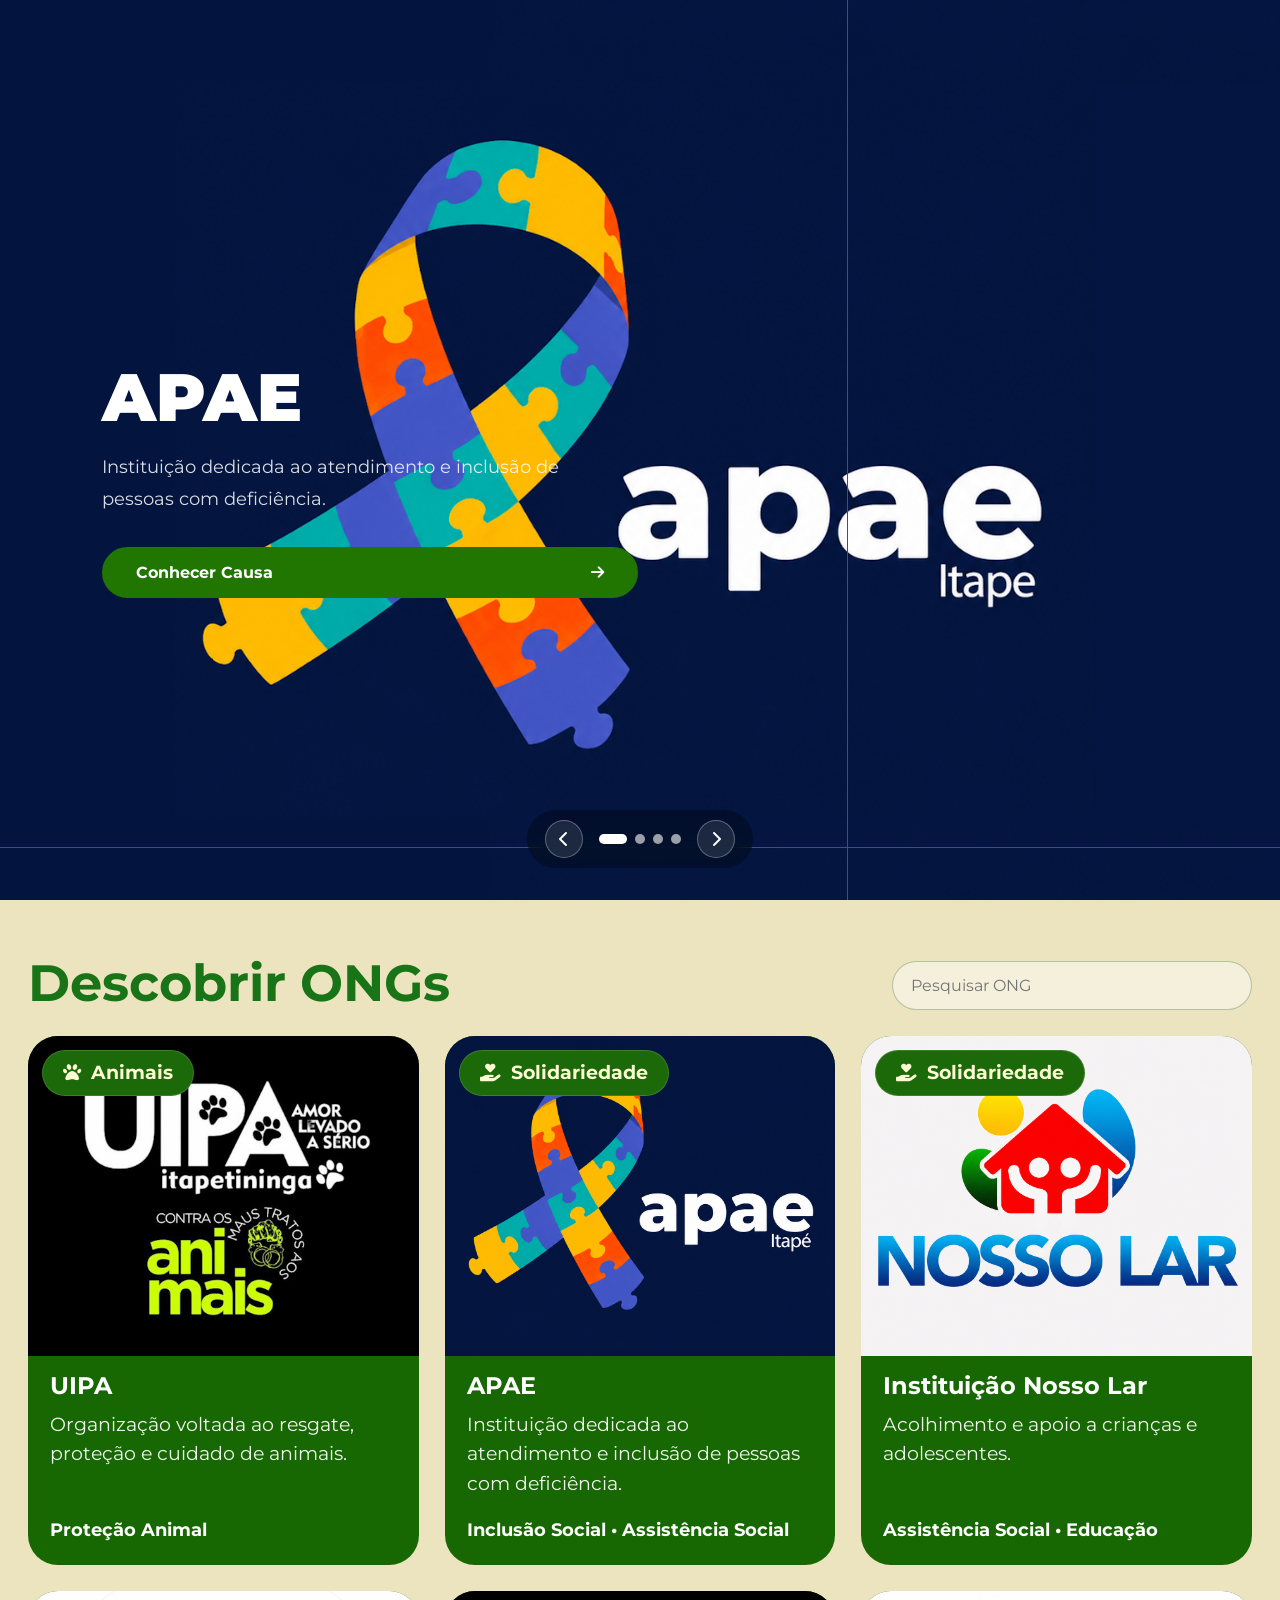
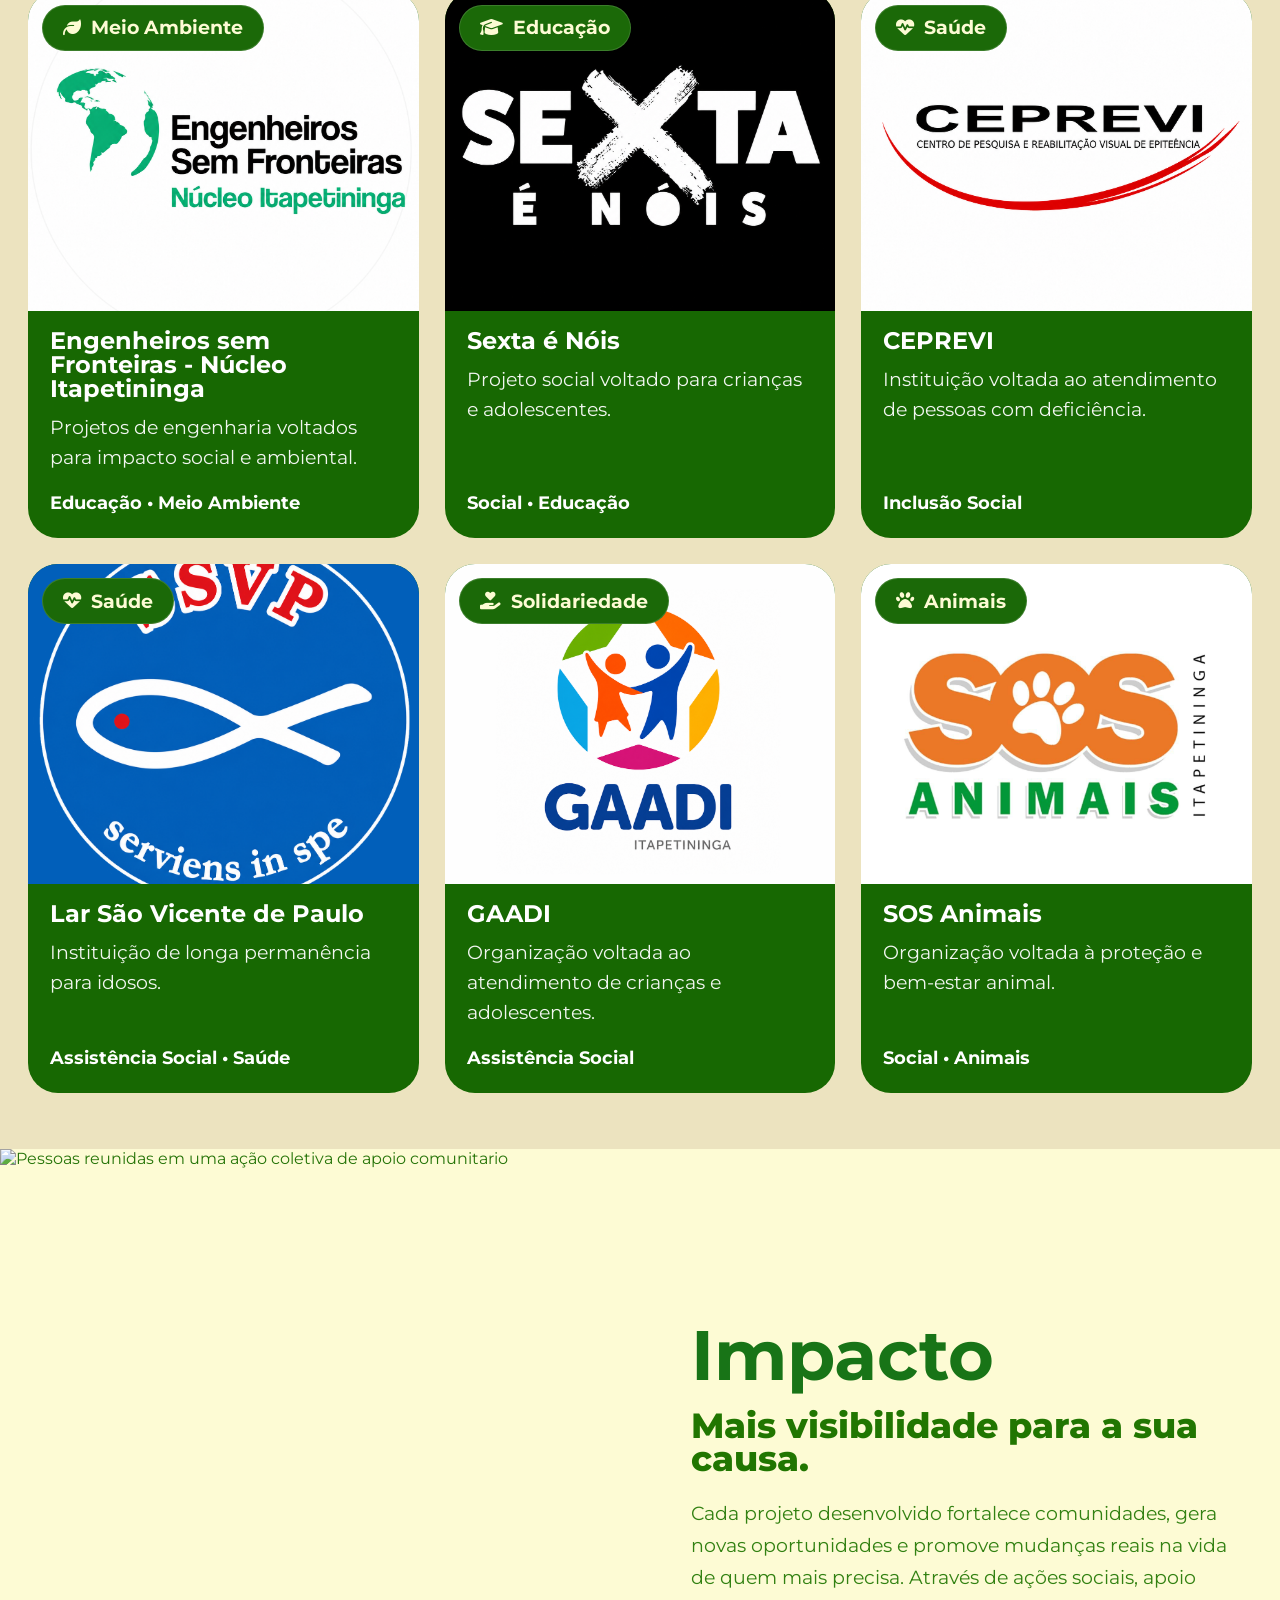
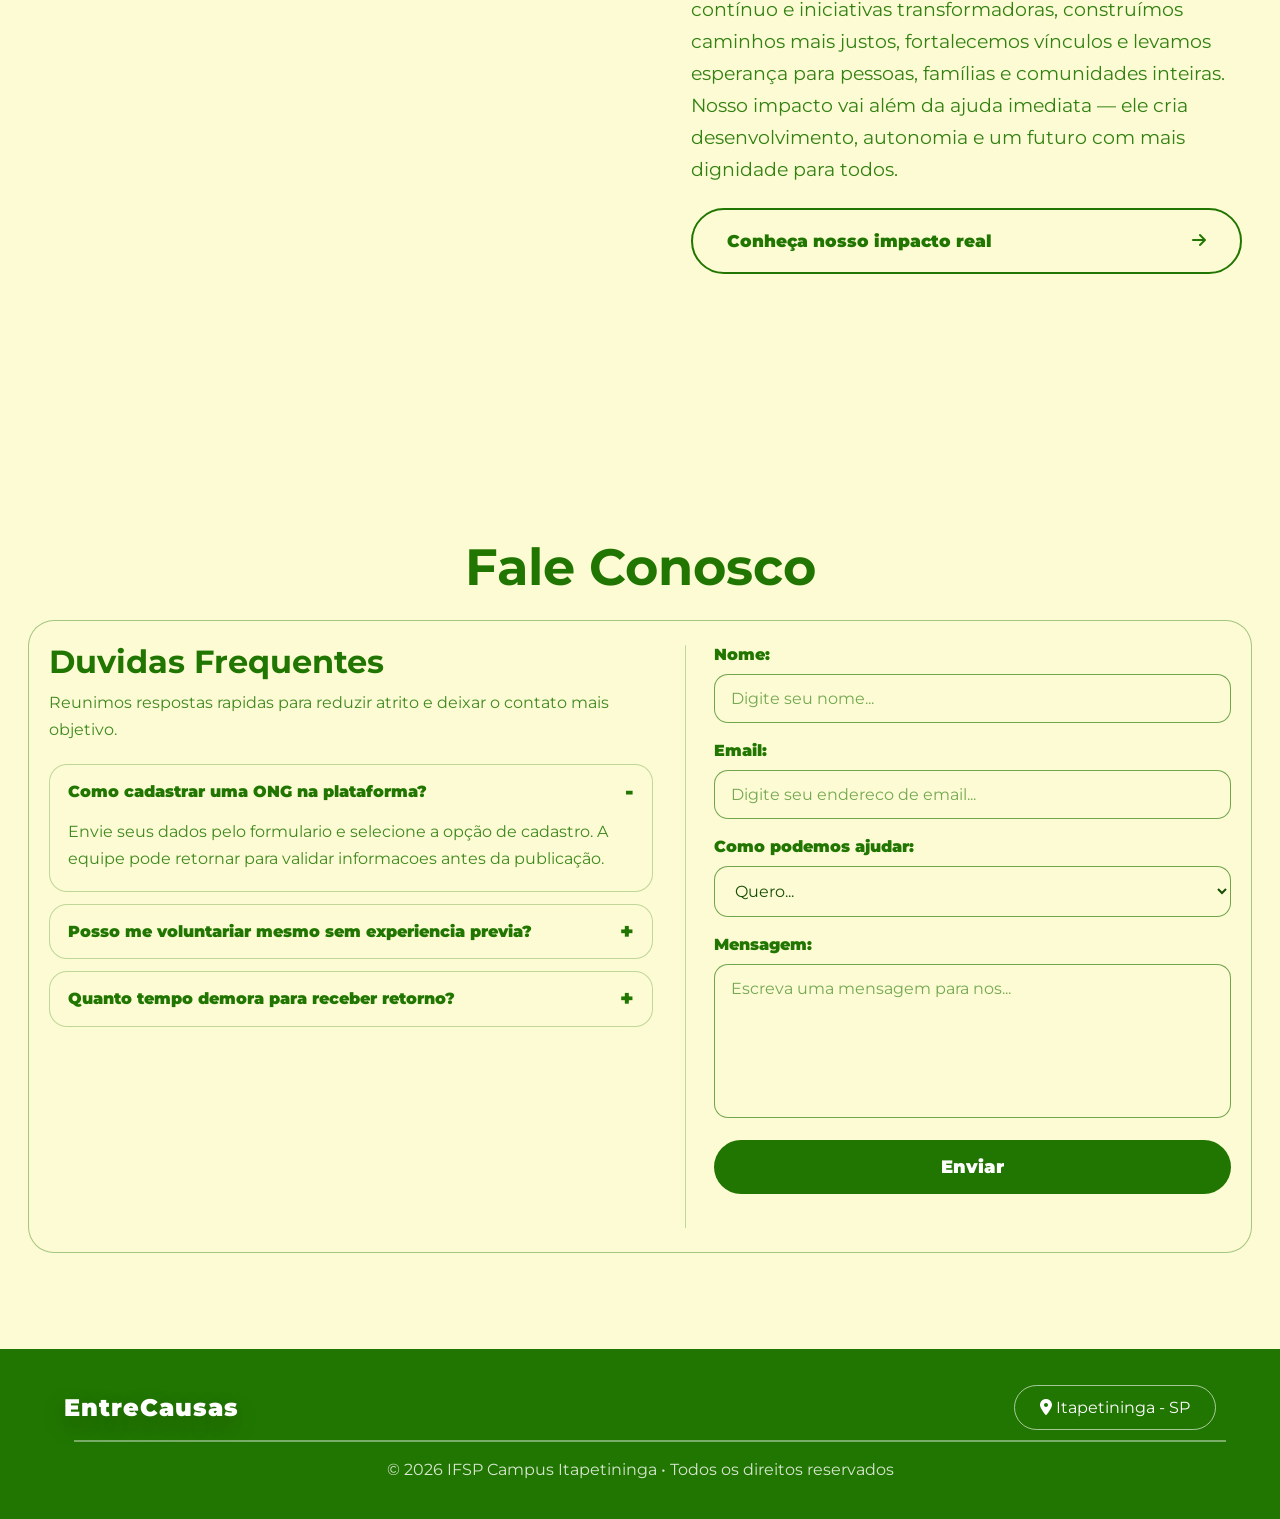
==== commit 83510a8a: "feat: adicionando conteudos finais" ====
--- a/index.html
+++ b/index.html
@@ -129,34 +129,6 @@
                         </form>
                     </div>
                     <div id="ongs"></div>
-                    <div id="ongs">
-                        <a href="detalhes.html" class="cards">
-                            <span class="card-badge"><i class="fa-solid fa-graduation-cap" aria-hidden="true"></i> Educação</span>
-                            <img src="https://images.unsplash.com/photo-1588075592446-265fd1e6e76f?q=80&w=1172&auto=format&fit=crop&ixlib=rb-4.1.0&ixid=M3wxMjA3fDB8MHxwaG90by1wYWdlfHx8fGVufDB8fHx8fA%3D%3D"
-                                alt="Crianças sentadas no chío em sala de aula ouvem professora lendo livro ilustrado, enquanto algumas levantam a mío para participar.">
-                            <h3>Educar para Transformar</h3>
-                            <p>Reforco escolar, acolhimento e atividades de formação para crianças e adolescentes.</p>
-                            <h4>Educação • Reforco • Comunidade</h4>
-                        </a>
-
-                        <a href="#" class="cards">
-                            <span class="card-badge"><i class="fa-solid fa-hand-holding-heart" aria-hidden="true"></i> Solidariedade</span>
-                            <img src="https://images.unsplash.com/photo-1509099836639-18ba1795216d"
-                                alt="Voluntarios em açío social">
-                            <h3>Rede Cuidar</h3>
-                            <p>Apoio a familias em situação de vulnerabilidade com campanhas e atendimento solidário.</p>
-                            <h4>Solidariedade • Doação • Cuidado</h4>
-                        </a>
-
-                        <a href="#" class="cards">
-                            <span class="card-badge"><i class="fa-solid fa-people-group" aria-hidden="true"></i> Cultura</span>
-                            <img src="https://images.unsplash.com/photo-1511632765486-a01980e01a18"
-                                alt="Projeto social com jovens">
-                            <h3>Futuro em Movimento</h3>
-                            <p>Projetos culturais e esportivos que ampliam oportunidades para jovens da cidade.</p>
-                            <h4>Cultura • Juventude • Impacto</h4>
-                        </a>
-                    </div>
                 </div>
             </section>
 
--- a/style.css
+++ b/style.css
@@ -1444,9 +1444,7 @@
     position: absolute;
     inset: 0;
     background: linear-gradient(135deg,
-            rgba(178, 111, 88, 0.82) 0%,
-            rgba(178, 111, 88, 0.6) 50%,
-            rgba(178, 111, 88, 0.4) 100%);
+            rgba(57, 57, 57, 0.4) 100%);
 }
 
 .hero-content {
@@ -1483,6 +1481,7 @@
     font-weight: 900;
     line-height: 1.05;
     color: var(--white);
+    text-shadow: none;
     animation: fadeInUp 0.6s 0.15s ease both;
 }
 
@@ -1496,6 +1495,7 @@
     line-height: 1.75;
     color: rgba(255, 255, 255, 0.85);
     max-width: 520px;
+    text-shadow: none;
     animation: fadeInUp 0.6s 0.3s ease both;
 }
 
@@ -1511,6 +1511,7 @@
     display: inline-flex;
     align-items: center;
     gap: 12px;
+    box-shadow: none;
 }
 
 .hero-actions .btn i {
@@ -1525,6 +1526,7 @@
 
 .hero-actions .btn:hover,
 .hero-actions .btn:focus-visible {
+    box-shadow: none;
     transform: none;
 }
 
@@ -2950,6 +2952,7 @@
         transition: none;
     }
 }
+
 .impacto-community-section {
     background: #fdfbd4;
     color: #0f5212;
@@ -3186,6 +3189,7 @@
     font-size: clamp(1rem, 1.45vw, 1.12rem);
     line-height: 1.55;
 }
+
 .impacto-partners-cta {
     display: inline-flex;
     align-items: center;
@@ -3218,7 +3222,7 @@
     gap: 18px;
 }
 
-.impacto-partners-card{
+.impacto-partners-card {
     display: flex;
     flex-direction: column;
     align-items: center;
@@ -3595,5 +3599,4 @@
     .impacto-local-media img {
         aspect-ratio: 5 / 6;
     }
-}
-
+}
